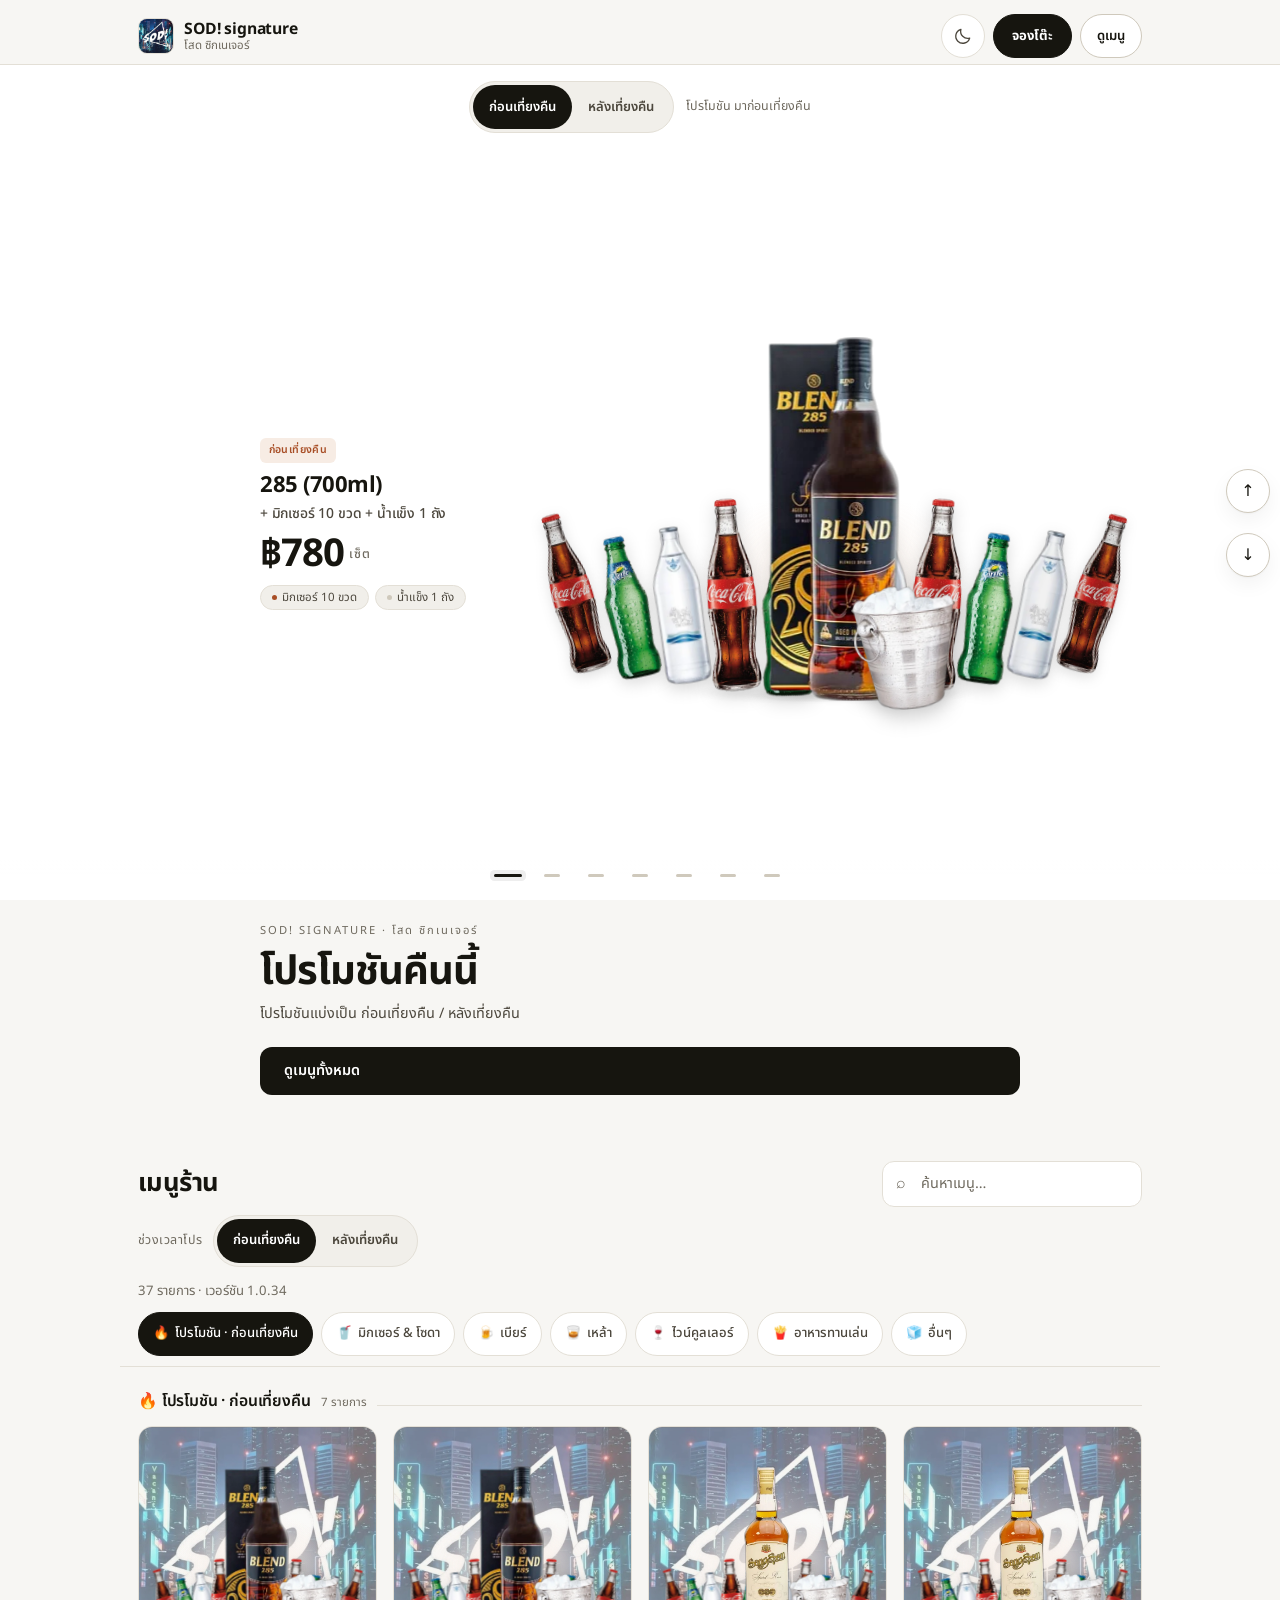
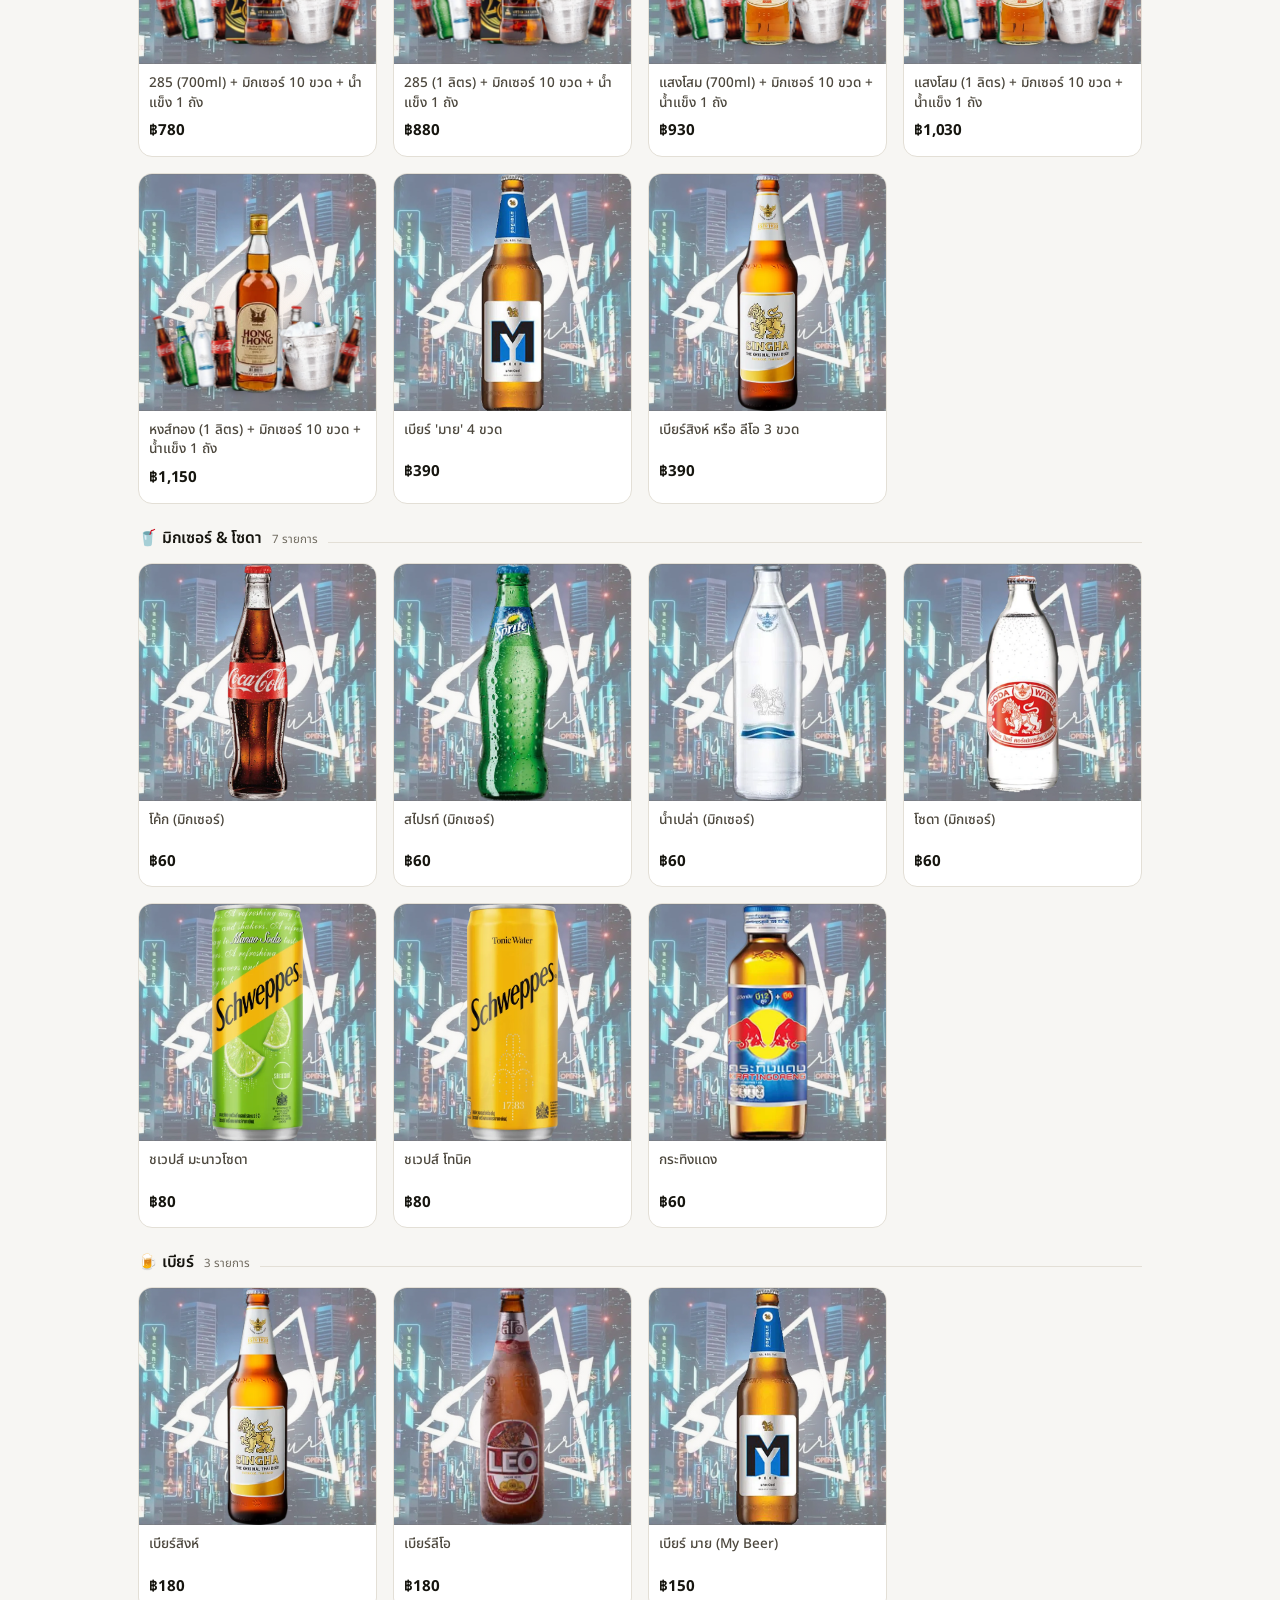
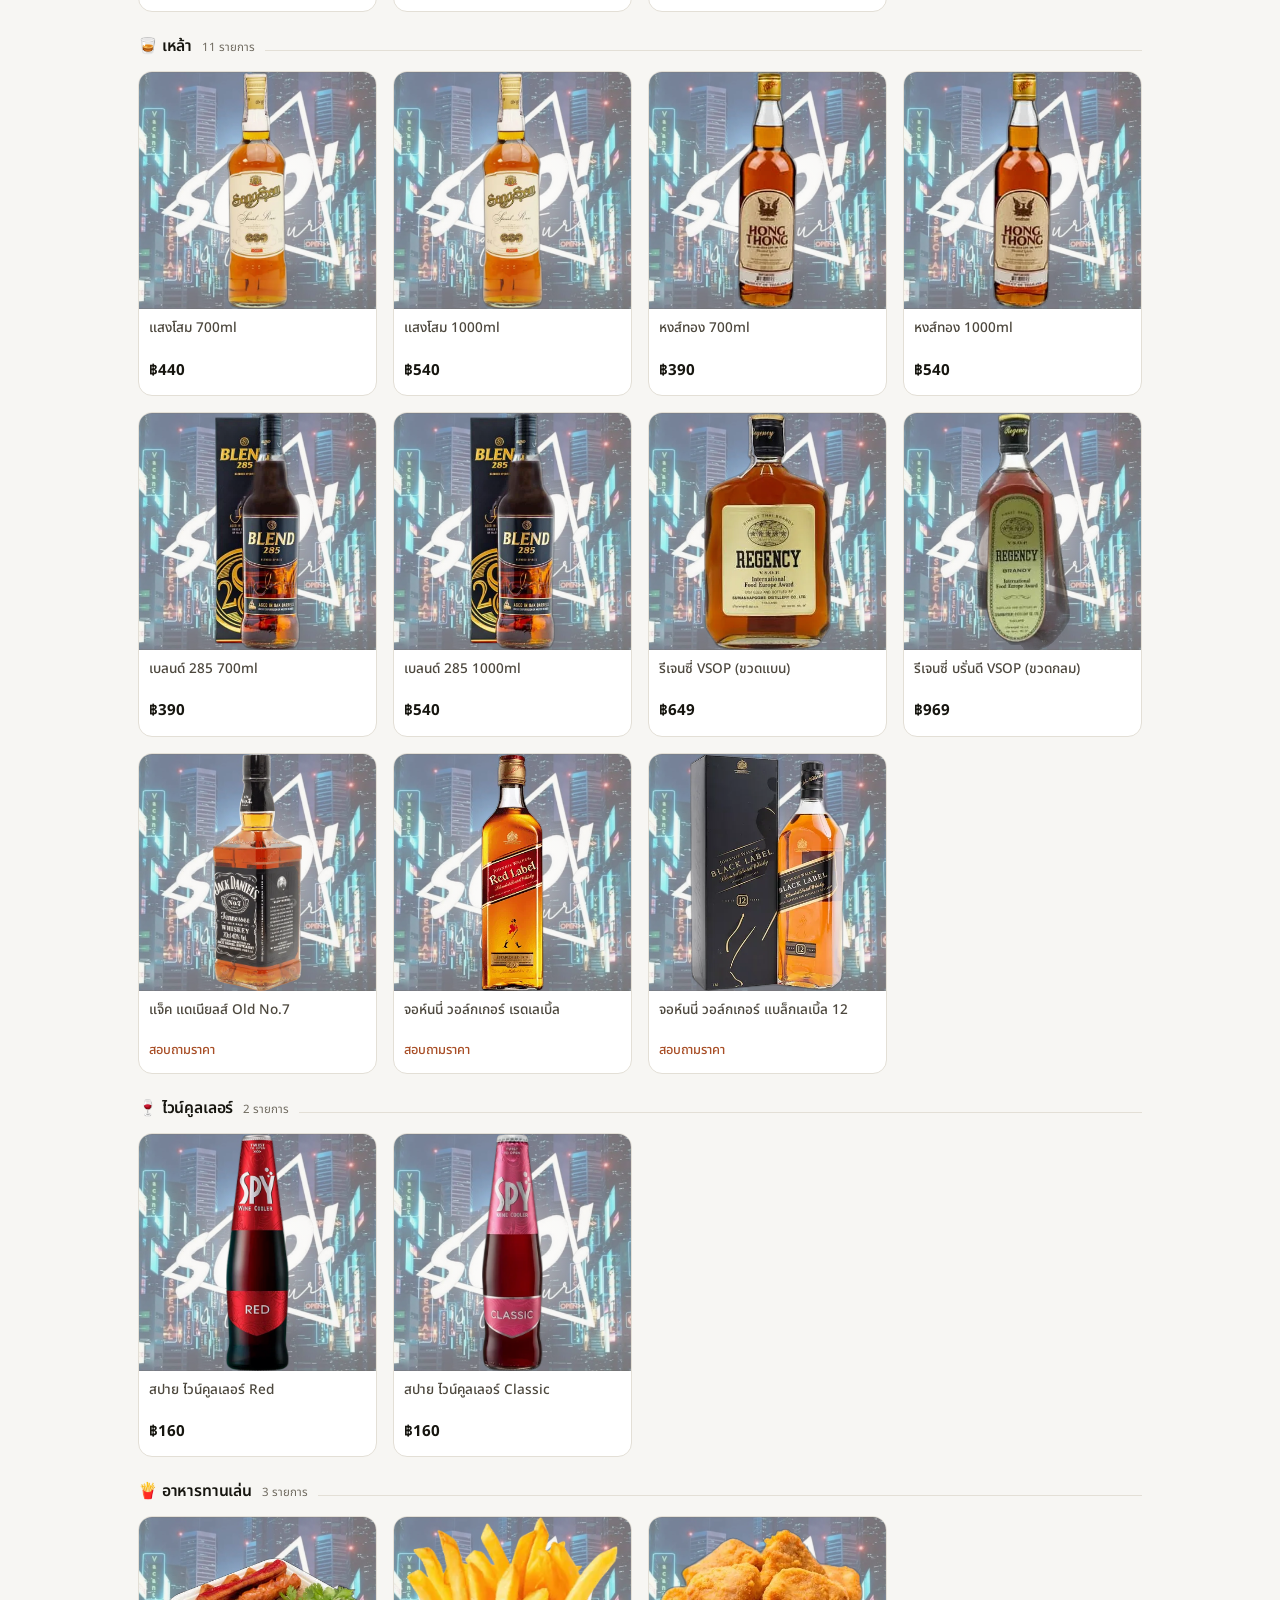
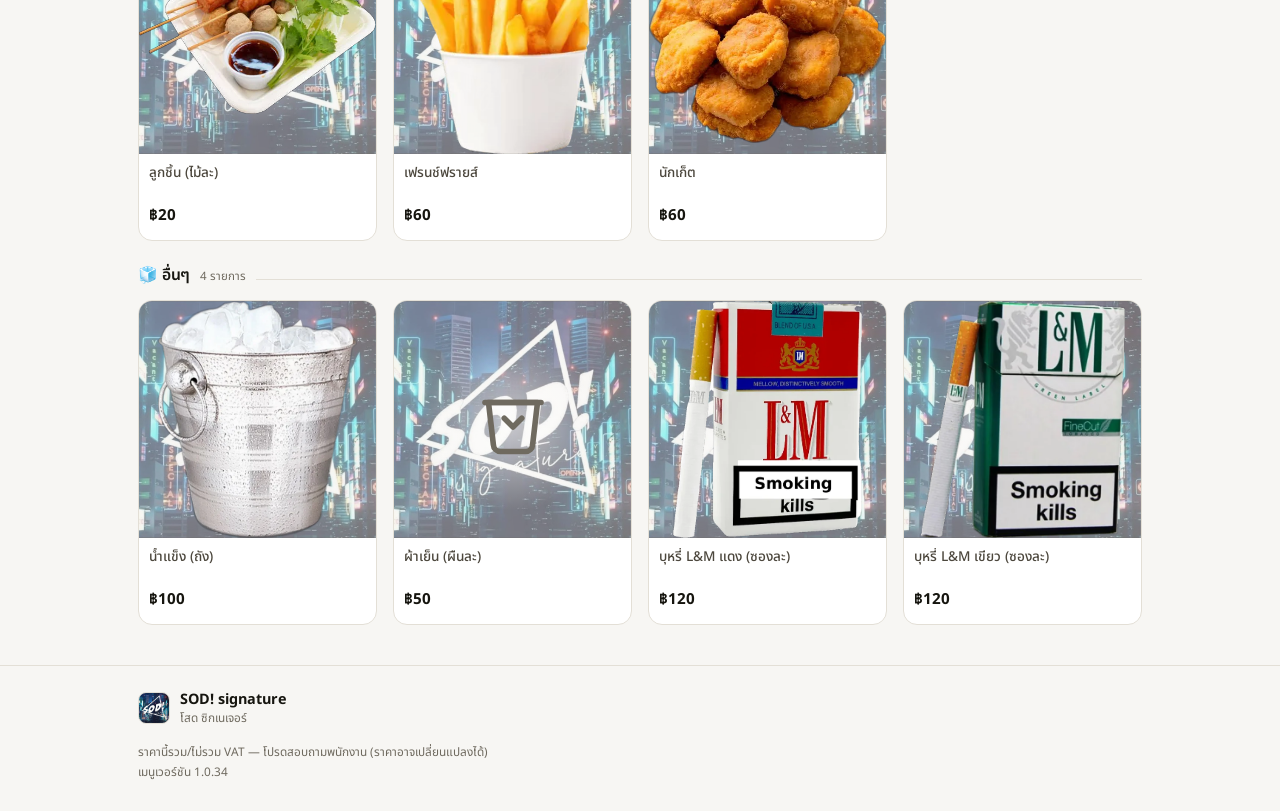
==== index.html @ d7cf62fa "Add a payment page with slip upload and a 200 baht table fee Guests on weekend and event nights had " ====
<!doctype html>
<html lang="th">
<head>
  <meta charset="utf-8" />
  <meta name="viewport" content="width=device-width, initial-scale=1, viewport-fit=cover" />
  <title>SOD! signature — โสด ซิกเนเจอร์ | เมนู & โปรโมชัน</title>
  <meta name="description" content="เมนูเครื่องดื่ม อาหารทานเล่น และโปรโมชันก่อนเที่ยงคืน/หลังเที่ยงคืน ของร้าน SOD! signature (โสด ซิกเนเจอร์)" />
  <meta name="theme-color" content="#f7f6f3" />
  <meta name="color-scheme" content="light" />
  <!-- only used by art3d.js, which loads three on demand -->
  <script type="importmap">
    {
      "imports": {
        "three": "https://cdn.jsdelivr.net/npm/three@0.170.0/build/three.module.min.js",
        "three/addons/": "https://cdn.jsdelivr.net/npm/three@0.170.0/examples/jsm/"
      }
    }
  </script>
  <link rel="icon" type="image/png" href="./images/favicon.png" />
  <link rel="apple-touch-icon" href="./images/favicon.png" />
  <link rel="preconnect" href="https://fonts.googleapis.com" />
  <link rel="preconnect" href="https://fonts.gstatic.com" crossorigin />
  <link rel="preload" as="style" href="https://fonts.googleapis.com/css2?family=Noto+Sans+Thai:wght@400;600;700;900&display=swap" />
  <link rel="stylesheet" href="https://fonts.googleapis.com/css2?family=Noto+Sans+Thai:wght@400;600;700;900&display=swap" media="print" onload="this.media='all'" />
  <script>
    /* apply the saved theme before first paint to avoid a flash */
    try {
      if (localStorage.getItem('sod-theme') === 'dark') document.documentElement.dataset.theme = 'dark';
    } catch (e) {}
  </script>
  <noscript><link rel="stylesheet" href="https://fonts.googleapis.com/css2?family=Noto+Sans+Thai:wght@400;600;700;900&display=swap" /></noscript>
  <!-- bump the ?v= stamp whenever style.css or app.js changes: GitHub Pages
       caches both for 10 minutes, so a returning visitor would keep the old design -->
  <link rel="stylesheet" href="./style.css?v=1.1.34" />
</head>
<body>
  <!-- ── Intro animation (skippable) ───────────────────────────── -->
  <div class="intro" id="intro" role="presentation">
    <div class="intro__stage">
      <img class="intro__logo" src="./images/logo.jpg" alt="" width="140" height="140" />
      <p class="intro__name">SOD! <span>signature</span></p>
      <p class="intro__line">โสด ซิกเนเจอร์ · เมนู &amp; โปรโมชัน</p>
    </div>
    <button class="intro__skip" id="introSkip" type="button">ข้าม ›</button>
  </div>

  <a class="skip-link" href="#menu">ข้ามไปที่เมนู</a>

  <header class="site-header">
    <div class="wrap site-header__inner">
      <div class="brand">
        <img class="brand__logo" id="brandLogo" src="./images/logo.jpg" alt="" width="44" height="44" />
        <span class="brand__text">
          <strong class="brand__name">SOD! signature</strong>
          <span class="brand__sub" id="brandSub">โสด ซิกเนเจอร์</span>
        </span>
      </div>
      <div class="site-header__actions">
        <button class="theme-toggle" id="themeToggle" type="button" aria-pressed="false" aria-label="สลับเป็นโหมดมืด">
          <svg class="theme-toggle__icon theme-toggle__icon--moon" viewBox="0 0 24 24" fill="none" stroke="currentColor" stroke-width="1.6" stroke-linecap="round" stroke-linejoin="round" aria-hidden="true" focusable="false">
            <path d="M20 14.5A8.5 8.5 0 0 1 9.5 4a8.5 8.5 0 1 0 10.5 10.5Z" />
          </svg>
          <svg class="theme-toggle__icon theme-toggle__icon--sun" viewBox="0 0 24 24" fill="none" stroke="currentColor" stroke-width="1.6" stroke-linecap="round" stroke-linejoin="round" aria-hidden="true" focusable="false">
            <circle cx="12" cy="12" r="4" />
            <path d="M12 2.5v2M12 19.5v2M2.5 12h2M19.5 12h2M5.2 5.2l1.4 1.4M17.4 17.4l1.4 1.4M18.8 5.2l-1.4 1.4M6.6 17.4l-1.4 1.4" />
          </svg>
        </button>
        <button class="site-header__book" id="reserveOpen" type="button" hidden>จองโต๊ะ</button>
        <a class="site-header__cta" href="#menu">ดูเมนู</a>
      </div>
    </div>
  </header>

  <main>
    <!-- ── Hero: promo slider ──────────────────────────────────── -->
    <section class="hero" id="hero" aria-labelledby="promoTitle">
      <div class="wrap hero__inner">
        <div class="hero__intro">
          <p class="hero__kicker">SOD! signature · โสด ซิกเนเจอร์</p>
          <h1 class="hero__title" id="promoTitle">โปรโมชันคืนนี้</h1>
          <p class="hero__note" id="promoNote">เลือกช่วงเวลา แล้วเลือกเซ็ตที่ใช่</p>
        </div>

        <div class="promo">
          <div class="promo__bar">
            <div class="switch" role="group" aria-label="เลือกช่วงเวลาโปรโมชัน">
              <button class="switch__btn is-active" id="tabBefore" type="button" aria-pressed="true" aria-controls="promoSlider">ก่อนเที่ยงคืน</button>
              <button class="switch__btn" id="tabAfter" type="button" aria-pressed="false" aria-controls="promoSlider">หลังเที่ยงคืน</button>
            </div>
            <p class="promo__label" id="promoLabel" aria-live="polite"></p>
          </div>

          <div class="deck" id="promoSlider" role="group" aria-roledescription="สไลด์โปรโมชัน" aria-label="โปรโมชัน">
            <div class="deck__track" id="promoTrack" tabindex="0" role="group" aria-label="โปรโมชัน เลื่อนขึ้น–ลงได้ทีละหน้า"></div>
            <button class="deck__nav deck__nav--prev" id="promoPrev" type="button" aria-label="โปรโมชันก่อนหน้า">↑</button>
            <button class="deck__nav deck__nav--next" id="promoNext" type="button" aria-label="โปรโมชันถัดไป">↓</button>
            <div class="deck__rail" id="promoDots" role="group" aria-label="เลือกหน้าโปรโมชัน"></div>
          </div>
        </div>

        <a class="hero__cta" href="#menu">ดูเมนูทั้งหมด</a>
      </div>
    </section>

    <!-- ── Menu ────────────────────────────────────────────────── -->
    <section class="menu" id="menu" aria-labelledby="menuTitle">
      <div class="wrap">
        <div class="menu__head">
          <h2 class="menu__title" id="menuTitle">เมนูร้าน</h2>
          <div class="search">
            <span class="search__icon" aria-hidden="true">⌕</span>
            <input class="search__input" id="searchInput" type="search" placeholder="ค้นหาเมนู…" aria-label="ค้นหาเมนู" autocomplete="off" />
            <button class="search__clear" id="searchClear" type="button" aria-label="ล้างคำค้นหา" hidden>✕</button>
          </div>
        </div>

        <div class="menu__mode" role="group" aria-label="เลือกช่วงเวลาโปรโมชัน">
          <span class="menu__mode-label">ช่วงเวลาโปร</span>
          <div class="switch">
            <button class="switch__btn is-active" id="tabBeforeMenu" type="button" aria-pressed="true" aria-controls="cat-promo">ก่อนเที่ยงคืน</button>
            <button class="switch__btn" id="tabAfterMenu" type="button" aria-pressed="false" aria-controls="cat-promo">หลังเที่ยงคืน</button>
          </div>
        </div>

        <p class="menu__status" id="menuStatus" role="status"></p>
        <p class="menu__error" id="menuError" hidden></p>

        <nav class="tabs" id="catTabs" aria-label="หมวดหมู่เมนู"></nav>

        <div class="menu__body" id="menuBody"></div>
      </div>
    </section>
  </main>

  <footer class="site-footer">
    <div class="wrap">
      <div class="site-footer__brand">
        <img src="./images/favicon.png" alt="" width="40" height="40" loading="lazy" />
        <p>
          <strong>SOD! signature</strong>
          <span id="footerSub">โสด ซิกเนเจอร์</span>
        </p>
      </div>
      <p class="site-footer__fine">
        ราคานี้รวม/ไม่รวม VAT — โปรดสอบถามพนักงาน (ราคาอาจเปลี่ยนแปลงได้)<br />
        <span id="footerMeta"></span>
      </p>
    </div>
  </footer>

  <!-- ── Order bar: tap a tile to count it, tap its red badge to take one back ── -->
  <div class="order" id="orderBar" hidden>
    <div class="order__inner wrap">
      <p class="order__summary" aria-live="polite">
        <span class="order__count"><b id="orderCount">0</b> รายการ</span>
        <span class="order__total" id="orderTotal">฿0</span>
        <span class="order__note" id="orderNote" hidden></span>
      </p>
      <button class="order__open" id="orderOpen" type="button">ดูรายการ</button>
    </div>
  </div>

  <!-- ── Mixer chooser: a spirit set lets the guest pick its mixer ── -->
  <div class="sheet" id="mixerSheet" hidden>
    <div class="sheet__scrim" id="mixerScrim"></div>
    <section class="sheet__panel" role="dialog" aria-modal="true" aria-labelledby="mixerTitle">
      <header class="sheet__head">
        <h2 class="sheet__title" id="mixerTitle">เลือกมิกเซอร์</h2>
        <button class="sheet__close" id="mixerX" type="button" aria-label="ปิดการเลือกมิกเซอร์">✕</button>
      </header>
      <p class="mixer__set" id="mixerSetName"></p>
      <div class="mixer__grid" id="mixerGrid" role="group" aria-label="ชนิดมิกเซอร์"></div>
      <p class="mixer__progress" id="mixerProgress" aria-live="polite">เลือกแล้ว 0 / 10 ขวด</p>
      <button class="mixer__confirm" id="mixerConfirm" type="button" disabled>เหลือ 10 ขวด</button>
      <p class="mixer__hint">เซ็ตนี้มาพร้อมมิกเซอร์ 10 ขวด — ต้องเลือกให้ครบ 10 และผสมกันได้ตามต้องการ</p>
    </section>
  </div>

  <!-- ── Summary sheet: picked list, total and the bill split ── -->
  <div class="sheet" id="orderSheet" hidden>
    <div class="sheet__scrim" id="orderScrim"></div>
    <section class="sheet__panel" role="dialog" aria-modal="true" aria-labelledby="sheetTitle">
      <header class="sheet__head">
        <h2 class="sheet__title" id="sheetTitle">สรุปรายการ</h2>
        <button class="sheet__close" id="orderSheetX" type="button" aria-label="ปิดสรุปรายการ">✕</button>
      </header>

      <ul class="sheet__list" id="orderList"></ul>
      <p class="sheet__empty" id="orderEmpty">ยังไม่มีรายการ — แตะรูปสินค้าเพื่อเพิ่ม</p>

      <div class="sheet__sum">
        <span class="sheet__sum-label">รวมทั้งสิ้น</span>
        <strong class="sheet__sum-value" id="sheetTotal">฿0</strong>
      </div>
      <p class="sheet__note" id="sheetNote" hidden></p>

      <div class="sheet__split">
        <div class="sheet__split-head">
          <span class="sheet__split-label">หารกับเพื่อน</span>
          <div class="stepper" role="group" aria-label="จำนวนคนหาร">
            <button class="stepper__btn" id="splitMinus" type="button" aria-label="ลดจำนวนคน">−</button>
            <output class="stepper__value" id="splitPeople">2</output>
            <button class="stepper__btn" id="splitPlus" type="button" aria-label="เพิ่มจำนวนคน">+</button>
          </div>
        </div>
        <p class="sheet__each" id="splitEach">คนละ ฿0</p>
      </div>

      <button class="sheet__clear" id="orderClear" type="button">ล้างรายการ</button>
    </section>
  </div>

  <!-- ── Table reservation: hours and channels come from shop.reserve ── -->
  <div class="sheet" id="reserveSheet" hidden>
    <div class="sheet__scrim" id="reserveScrim"></div>
    <section class="sheet__panel" role="dialog" aria-modal="true" aria-labelledby="reserveTitle">
      <header class="sheet__head">
        <h2 class="sheet__title" id="reserveTitle">จองโต๊ะ</h2>
        <button class="sheet__close" id="reserveX" type="button" aria-label="ปิดการจองโต๊ะ">✕</button>
      </header>
      <p class="reserve__hint" id="reserveHint">กรอกข้อมูลให้ครบ แล้วรอร้านยืนยันอีกครั้ง</p>

      <!-- ── Floor plan: tap a table, then fill the form for that table ── -->
      <div class="plan" id="planBox" hidden>
        <div class="plan__head">
          <p class="plan__select" id="planPick" aria-live="polite">แตะโต๊ะบนผังเพื่อเลือก · เลือกได้หลายโต๊ะ</p>
          <button class="plan__change" id="planFit" type="button">ขยายผัง</button>
        </div>
        <div class="plan__stage">
          <div class="plan__scroll" id="planScroll">
            <div class="plan__canvas" id="planCanvas"></div>
          </div>
          <!-- the shop closed this day (cut-off time or a locked event): shown on the map itself -->
          <div class="plan__closed" id="planClosed" role="status" hidden>
            <p class="plan__closed-title" id="planClosedTitle">ปิดรับจองแล้ว</p>
            <p class="plan__closed-sub" id="planClosedSub">กรุณา walk-in หรือเลือกวันอื่น</p>
          </div>
        </div>
        <p class="plan__legend">
          <span class="plan__key is-free">ว่าง</span>
          <span class="plan__key is-busy">จองแล้ว</span>
          <span class="plan__key is-locked">ปิดโดยร้าน</span>
          <span class="plan__key is-picked">ที่เลือก</span>
          <span class="plan__hint">แตะได้หลายโต๊ะ · เลื่อนผังในกรอบได้</span>
        </p>
        <!-- ค่าบริการจองของวันนั้น (ศุกร์/เสาร์/อีเว้น) -->
        <p class="plan__fee" id="planFee" hidden></p>
        <p class="plan__status" id="planStatus" role="status"></p>
      </div>

      <button class="reserve__last" id="reserveLast" type="button" hidden></button>

      <form class="reserve__form" id="reserveForm" novalidate>
        <div class="field">
          <label class="field__label" for="rsvName">ชื่อผู้จอง</label>
          <input class="field__input" id="rsvName" name="name" type="text" maxlength="60" autocomplete="name" placeholder="ชื่อที่ให้พนักงานเรียก" required />
        </div>
        <div class="field">
          <label class="field__label" for="rsvPhone">เบอร์โทร</label>
          <input class="field__input" id="rsvPhone" name="phone" type="tel" inputmode="tel" maxlength="15" autocomplete="tel" placeholder="08x xxx xxxx" required />
        </div>
        <div class="field__row">
          <div class="field">
            <label class="field__label" for="rsvDate">วันที่</label>
            <input class="field__input" id="rsvDate" name="date" type="date" required />
          </div>
          <div class="field">
            <label class="field__label" for="rsvTime">เวลา</label>
            <input class="field__input" id="rsvTime" name="time" type="time" step="900" required />
          </div>
        </div>
        <div class="field">
          <label class="field__label" for="rsvParty">จำนวนคน</label>
          <select class="field__input" id="rsvParty" name="party"></select>
        </div>
        <div class="field">
          <label class="field__label" for="rsvNote">หมายเหตุ (ไม่บังคับ)</label>
          <textarea class="field__input field__input--area" id="rsvNote" name="note" rows="2" maxlength="200" placeholder="เช่น ขอโต๊ะริมหน้าต่าง / มาสายเล็กน้อย"></textarea>
        </div>
        <p class="reserve__error" id="reserveErr" role="alert" hidden></p>
        <button class="reserve__submit" id="reserveSubmit" type="submit">ยืนยันการจอง</button>
      </form>

      <div class="reserve__done" id="reserveDone" hidden>
        <p class="reserve__done-title">ได้รับคำขอจองแล้ว</p>
        <p class="reserve__code" id="reserveCode">SOD-0000</p>
        <dl class="reserve__summary" id="reserveSummary"></dl>
        <div class="reserve__pay" id="reservePay" hidden>
          <p class="reserve__pay-title">ชำระค่าบริการการจอง</p>
          <p class="reserve__pay-amount" id="reservePayAmount">฿0</p>
          <p class="reserve__pay-how" id="reservePayHow"></p>
          <a class="reserve__pay-go" id="reservePayLink" href="./pay.html">ไปหน้าชำระเงิน / แนบสลิป →</a>
          <button class="reserve__action" id="reservePayCopy" type="button">คัดลอกข้อมูลชำระเงิน</button>
        </div>
        <p class="reserve__status" id="reserveStatus" role="status"></p>
        <p class="reserve__auto" id="reserveAuto" role="status" hidden></p>
        <div class="reserve__actions">
          <a class="reserve__action reserve__action--primary" id="reserveShare" href="https://line.me/R/share" target="_blank" rel="noopener">ส่งให้ร้านทาง LINE</a>
          <a class="reserve__action" id="reserveCall" href="tel:" hidden>โทรหาร้าน</a>
          <button class="reserve__action" id="reserveCopy" type="button">คัดลอกข้อความ</button>
          <button class="reserve__action" id="reserveAgain" type="button">จองอีกครั้ง</button>
        </div>
      </div>
    </section>
  </div>

  <button class="to-top" id="toTop" type="button" aria-label="กลับขึ้นด้านบน" hidden>↑</button>
  <p class="toast" id="toast" role="status" aria-live="polite" hidden></p>

  <script src="./app.js?v=1.1.34" defer></script>
</body>
</html>
---- style.css ----
/* SOD! signature — menu site
   Minimal light theme: paper background, hairline rules, ink type, one accent.
   Mobile-first (360px) → tablet 768px → desktop 1024px+ */

:root {
  --bg: #f7f6f3;
  --surface: #ffffff;
  --surface-soft: #f1efea;
  --ink: #16150f;
  --muted: #6f6a5f;
  --muted-strong: #4c473d;
  --line: #e3dfd6;
  --line-strong: #cfc9bc;
  --accent: #a84e26;
  --accent-soft: #f7ece4;
  --accent-line: #e8d3c4;
  --on-ink: #ffffff;
  --tabs-bg: rgba(247, 246, 243, 0.94);
  --focus-ring: rgba(168, 78, 38, 0.12);
  --ground: rgba(22, 21, 15, 0.22);
  /* strength of the shop mark sitting behind each list tile */
  --card-mark-opacity: 0.55;
  /* the picked-count badge: red in both themes, white number */
  --red: #d0221a;
  --on-red: #ffffff;
  color-scheme: light;
  --radius: 14px;
  --radius-sm: 10px;
  --shadow-soft: 0 1px 2px rgba(22, 21, 15, 0.04), 0 8px 20px rgba(22, 21, 15, 0.05);
  --safe-t: env(safe-area-inset-top, 0px);
  --safe-b: env(safe-area-inset-bottom, 0px);
  --safe-l: env(safe-area-inset-left, 0px);
  --safe-r: env(safe-area-inset-right, 0px);
  --wrap: 1040px;
  --pad-l: max(18px, calc(var(--safe-l) + 10px));
  --pad-r: max(18px, calc(var(--safe-r) + 10px));
  --font: "Noto Sans Thai", "Prompt", "Sarabun", system-ui, -apple-system,
    "Segoe UI", "Helvetica Neue", sans-serif;
}

/* Optional dark minimal theme — same layout, ink inverted, no neon. */
:root[data-theme="dark"] {
  color-scheme: dark;
  --bg: #131211;
  --surface: #1b1917;
  --surface-soft: #242120;
  --ink: #f5f2eb;
  --muted: #a49c8e;
  --muted-strong: #d3cbbc;
  --line: #2f2b27;
  --line-strong: #48423a;
  --accent: #e09a72;
  --accent-soft: #2a211b;
  --accent-line: #4b3629;
  --on-ink: #131211;
  --tabs-bg: rgba(19, 18, 17, 0.94);
  --focus-ring: rgba(224, 154, 114, 0.26);
  --ground: rgba(0, 0, 0, 0.6);
  --card-mark-opacity: 0.68;
  --red: #e0342a;
  --on-red: #ffffff;
  --shadow-soft: 0 1px 2px rgba(0, 0, 0, 0.45), 0 10px 26px rgba(0, 0, 0, 0.32);
}

*,
*::before,
*::after {
  box-sizing: border-box;
}

html {
  -webkit-text-size-adjust: 100%;
  scroll-behavior: smooth;
  background: var(--bg);
}

body {
  margin: 0;
  min-height: 100%;
  background: var(--bg);
  color: var(--ink);
  font-family: var(--font);
  font-size: 16px;
  line-height: 1.6;
  overflow-x: hidden;
  -webkit-tap-highlight-color: transparent;
  -webkit-font-smoothing: antialiased;
}

img {
  max-width: 100%;
  display: block;
}

button {
  font: inherit;
  color: inherit;
  border: 0;
  background: none;
  cursor: pointer;
}

a {
  color: inherit;
  text-decoration: none;
}

/* our components set display, which would beat the UA [hidden] rule */
[hidden] {
  display: none !important;
}

:focus-visible {
  outline: 2px solid var(--accent);
  outline-offset: 3px;
  border-radius: 6px;
}

.wrap {
  width: 100%;
  max-width: var(--wrap);
  margin-inline: auto;
  padding-inline: var(--pad-l) var(--pad-r);
}

.skip-link {
  position: absolute;
  left: 12px;
  top: -60px;
  z-index: 60;
  padding: 10px 16px;
  border-radius: 0 0 10px 10px;
  background: var(--ink);
  color: var(--on-ink);
  font-size: 0.85rem;
  font-weight: 600;
  transition: top 0.2s ease;
}
.skip-link:focus-visible {
  top: 0;
}

/* ── Intro ─────────────────────────────────────────────────── */
.intro {
  position: fixed;
  inset: 0;
  z-index: 90;
  display: grid;
  place-items: center;
  background: var(--bg);
  transition: opacity 0.45s ease, visibility 0.45s ease;
}

.intro.is-done {
  opacity: 0;
  visibility: hidden;
  pointer-events: none;
}

.intro__stage {
  text-align: center;
  padding: 24px;
}

.intro__logo {
  width: clamp(84px, 22vw, 112px);
  height: auto;
  margin: 0 auto 20px;
  border-radius: 22px;
  border: 1px solid var(--line);
  box-shadow: var(--shadow-soft);
  animation: introFade 0.5s ease both;
}

.intro__name {
  margin: 0;
  font-size: clamp(1.5rem, 6.4vw, 2rem);
  font-weight: 700;
  letter-spacing: -0.015em;
  animation: introFade 0.5s 0.08s ease both;
}

.intro__name span {
  display: block;
  margin-top: 2px;
  font-size: 0.44em;
  font-weight: 400;
  letter-spacing: 0.32em;
  text-transform: uppercase;
  color: var(--muted);
}

.intro__line {
  margin: 14px 0 0;
  font-size: 0.82rem;
  color: var(--muted);
  animation: introFade 0.5s 0.16s ease both;
}

.intro__skip {
  position: absolute;
  top: calc(14px + var(--safe-t));
  right: 14px;
  min-height: 44px;
  padding: 0 16px;
  border-radius: 999px;
  border: 1px solid var(--line-strong);
  color: var(--muted-strong);
  font-size: 0.82rem;
  background: var(--surface);
}

@keyframes introFade {
  from { opacity: 0; transform: translateY(6px); }
  to { opacity: 1; transform: none; }
}

/* ── Header ────────────────────────────────────────────────── */
.site-header {
  position: relative;
  z-index: 20;
  padding-top: calc(8px + var(--safe-t));
  background: var(--bg);
  border-bottom: 1px solid var(--line);
}

.site-header__inner {
  display: flex;
  align-items: center;
  justify-content: space-between;
  gap: 12px;
  min-height: 56px;
}

.brand {
  display: flex;
  align-items: center;
  gap: 10px;
  min-width: 0;
}

.brand__logo {
  width: 36px;
  height: 36px;
  border-radius: 9px;
  object-fit: cover;
  border: 1px solid var(--line);
}

.brand__text {
  display: flex;
  flex-direction: column;
  line-height: 1.2;
  min-width: 0;
}

.brand__name {
  font-size: 0.98rem;
  font-weight: 700;
  letter-spacing: -0.01em;
  white-space: nowrap;
  overflow: hidden;
  text-overflow: ellipsis;
}

.brand__sub {
  font-size: 0.72rem;
  color: var(--muted);
}

.site-header__actions {
  display: flex;
  align-items: center;
  gap: 8px;
}

.theme-toggle {
  width: 44px;
  height: 44px;
  display: grid;
  place-items: center;
  border-radius: 999px;
  border: 1px solid var(--line);
  background: var(--surface);
  color: var(--muted-strong);
  transition: color 0.2s ease, border-color 0.2s ease;
}

.theme-toggle:hover {
  color: var(--ink);
  border-color: var(--line-strong);
}

.theme-toggle__icon {
  width: 20px;
  height: 20px;
}

.theme-toggle__icon--sun {
  display: none;
}

:root[data-theme="dark"] .theme-toggle__icon--moon {
  display: none;
}

:root[data-theme="dark"] .theme-toggle__icon--sun {
  display: block;
}

.site-header__cta {
  flex: 0 0 auto;
  display: inline-flex;
  align-items: center;
  min-height: 44px;
  padding: 0 16px;
  border-radius: 999px;
  border: 1px solid var(--line-strong);
  font-size: 0.82rem;
  font-weight: 600;
  color: var(--ink);
  background: var(--surface);
}

/* ── Hero ──────────────────────────────────────────────────── */
.hero {
  padding-top: 0;
  padding-bottom: 30px;
}

.hero__inner {
  display: flex;
  flex-direction: column;
  gap: 18px;
}

/* landing screen: the promo deck comes first and fills the fold,
   the heading and the menu link wait below it */
.hero__inner > .promo {
  order: -1;
}
.hero__intro {
  order: 1;
}
.hero__cta {
  order: 2;
}

/* grid children default to min-width:auto (min-content) */
.hero__inner > *,
.promo,
.deck,
.deck__track,
.set,
.slide,
.card {
  min-width: 0;
}

.hero__kicker {
  margin: 0;
  font-size: 0.7rem;
  letter-spacing: 0.18em;
  text-transform: uppercase;
  color: var(--muted);
}

.hero__title {
  margin: 8px 0 6px;
  font-size: clamp(1.75rem, 7.4vw, 2.5rem);
  font-weight: 700;
  letter-spacing: -0.025em;
  line-height: 1.2;
}

.hero__note {
  margin: 0;
  color: var(--muted-strong);
  font-size: 0.9rem;
}

/* ── Promo slider ──────────────────────────────────────────── */
.promo {
  margin-inline: calc(-1 * var(--pad-l)) calc(-1 * var(--pad-r));
  padding: 14px var(--pad-l) 6px;
  background: var(--surface);
  border-top: 1px solid var(--line);
  border-bottom: 1px solid var(--line);
}

.promo__bar {
  display: flex;
  flex-wrap: wrap;
  align-items: center;
  gap: 8px 12px;
  padding-bottom: 12px;
}

.switch {
  display: inline-flex;
  padding: 3px;
  border-radius: 999px;
  background: var(--surface-soft);
  border: 1px solid var(--line);
}

.switch__btn {
  min-height: 44px;
  padding: 0 16px;
  border-radius: 999px;
  font-size: 0.82rem;
  font-weight: 600;
  color: var(--muted-strong);
  white-space: nowrap;
  transition: background 0.2s ease, color 0.2s ease;
}

.switch__btn.is-active {
  background: var(--ink);
  color: var(--on-ink);
}

.promo__label {
  margin: 0;
  font-size: 0.78rem;
  color: var(--muted);
}

/* ── Promo deck: one promotion per page, scrolls up/down ────── */
/* full-screen deck: one promotion fills the viewport, snapping page by page */
.deck {
  position: relative;
  /* 100vw counts the scrollbar, so pull it back out to land on the viewport edges */
  margin-inline: calc(50% - 50vw + var(--sbw, 0px) / 2);
  height: 100svh;
  height: 100dvh;
  /* measured on load so the deck ends exactly at the fold */
  height: var(--deck-h, 100dvh);
  background: var(--surface);
  border: 0;
  border-radius: 0;
  overflow: hidden;
}

.deck__track {
  height: 100%;
  overflow-y: auto;
  scroll-snap-type: y mandatory;
  scroll-behavior: smooth;
  scrollbar-width: none;
}
.deck__track::-webkit-scrollbar {
  display: none;
}

.deck__nav {
  position: absolute;
  right: 10px;
  z-index: 5;
  width: 44px;
  height: 44px;
  display: grid;
  place-items: center;
  border-radius: 999px;
  border: 1px solid var(--line-strong);
  background: var(--surface);
  color: var(--ink);
  font-size: 1rem;
  line-height: 1;
  box-shadow: var(--shadow-soft);
}
/* both arrows sit in the text column's right gutter, never on the product */
.deck__nav--prev {
  top: calc(50% - 54px);
}
.deck__nav--next {
  top: calc(50% + 10px);
}

.deck__rail {
  position: absolute;
  left: 0;
  right: 0;
  bottom: calc(10px + var(--safe-b));
  z-index: 6;
  display: flex;
  justify-content: center;
  gap: 0;
  padding: 0 6px;
  pointer-events: none;
  background: linear-gradient(to top, var(--surface) 46%, transparent);
}
.deck__rail .slider__dot {
  pointer-events: auto;
}

/* the promo period switch also lives in the menu, next to the list it changes */
.menu__mode {
  display: flex;
  flex-wrap: wrap;
  align-items: center;
  gap: 10px;
  margin: 2px 0 14px;
}

.menu__mode-label {
  font-size: 0.78rem;
  letter-spacing: 0.04em;
  color: var(--muted);
}

/* page */
.slide {
  position: relative;
  height: 100%;
  min-height: 100%;
  scroll-snap-align: start;
  scroll-snap-stop: always;
  display: grid;
  grid-template-rows: auto 1fr;
  gap: 6px;
  padding: 26px var(--pad-l) 60px;
  background: var(--surface);
}

/* on a full screen there is room to let the set grow with the viewport */
@media (min-height: 620px) {
  .slide__stage {
    width: clamp(132px, 40vw, 180px);
    height: clamp(256px, 34svh, 350px);
  }
  .slide__art {
    width: clamp(132px, 40vw, 180px);
    height: clamp(250px, 33svh, 344px);
  }
  .set__cluster {
    --cluster-h: clamp(266px, 37svh, 380px);
  }
  .set__mixer {
    --mixw: clamp(40px, 10.5vw, 52px);
  }
  .set__ice {
    --icew: clamp(72px, 19vw, 96px);
  }
}

.slide__text {
  position: relative;
  z-index: 2;
  padding-right: 56px;
}

.slide__tag {
  display: inline-block;
  padding: 4px 9px;
  border-radius: 6px;
  background: var(--accent-soft);
  color: var(--accent);
  font-size: 0.66rem;
  font-weight: 600;
  letter-spacing: 0.04em;
}

/* a promo name reads as two lines: the bottle up front, the extras beneath */
.slide__name {
  margin: 10px 0 0;
  display: flex;
  flex-direction: column;
  gap: 3px;
  font-size: clamp(0.96rem, 4.1vw, 1.1rem);
  font-weight: 600;
  line-height: 1.35;
  letter-spacing: -0.01em;
}

.slide__name-bottle {
  font-size: clamp(1.14rem, 5vw, 1.38rem);
  font-weight: 700;
  letter-spacing: -0.022em;
  line-height: 1.2;
}

.slide__name-rest {
  padding-top: 2px;
  font-size: clamp(0.78rem, 3.3vw, 0.87rem);
  font-weight: 500;
  line-height: 1.45;
  color: var(--muted-strong);
}

.slide__price {
  margin: 10px 0 0;
  font-size: clamp(1.75rem, 8.4vw, 2.4rem);
  font-weight: 700;
  line-height: 1.05;
  letter-spacing: -0.03em;
  white-space: nowrap;
}

.slide__price small {
  margin-left: 6px;
  font-size: 0.32em;
  font-weight: 500;
  letter-spacing: 0.06em;
  color: var(--muted);
  vertical-align: middle;
}

/* the count-up lands with one soft pop instead of arriving flat */
.slide__price-num {
  display: inline-block;
  font-variant-numeric: tabular-nums;
}
.slide.is-active .slide__price-num {
  animation: pricePop 0.55s 0.5s cubic-bezier(0.22, 1.35, 0.36, 1) backwards;
}

@keyframes pricePop {
  from {
    opacity: 0;
    transform: translateY(12px) scale(0.94);
  }
  to {
    opacity: 1;
    transform: none;
  }
}

.slide__chips {
  display: flex;
  flex-wrap: wrap;
  gap: 6px;
  margin: 10px 0 0;
  padding: 0;
  list-style: none;
}
.slide__chips li {
  display: inline-flex;
  align-items: center;
  gap: 5px;
  padding: 5px 11px;
  border-radius: 999px;
  border: 1px solid var(--line);
  background: var(--surface-soft);
  color: var(--muted-strong);
  font-size: 0.72rem;
  line-height: 1.2;
}
.slide__chips li::before {
  content: '';
  width: 5px;
  height: 5px;
  border-radius: 50%;
  background: var(--accent);
  flex: none;
}
.slide__chips li + li::before {
  background: var(--line-strong);
}

/* ── set composition (hero bottle + mixer fan + ice bucket) ── */
.set {
  position: relative;
  height: 100%;
  min-height: 0;
  display: grid;
  place-items: center;
  isolation: isolate;
}

/* one stage holds the whole composition, so it stays centred in the page */
.set__cluster {
  position: relative;
  width: 100%;
  height: var(--cluster-h, 252px);
  display: grid;
  place-items: end center;
  perspective: 900px;
  transform-style: preserve-3d;
  /* the set breathes up into the empty fold above it instead of hugging the
     bottom edge, which is what made the page look bottom-heavy */
  margin-block-end: 4vh;
}

/* warm light pooled behind the products */
.set__halo {
  position: absolute;
  z-index: 0;
  left: 2%;
  right: 2%;
  bottom: 10px;
  height: 82%;
  border-radius: 50%;
  background: radial-gradient(closest-side at 50% 64%, var(--accent-soft) 0%, transparent 76%);
  opacity: 0.9;
}

/* shadow that puts the whole set on the counter */
.set__floor {
  position: absolute;
  z-index: 1;
  left: 7%;
  right: 7%;
  bottom: 2px;
  height: 20px;
  border-radius: 50%;
  background: radial-gradient(ellipse at center, var(--ground) 0%, transparent 70%);
  opacity: 0.6;
  filter: blur(3px);
}

.set__bottle {
  position: relative;
  z-index: 4;
  transform-origin: bottom center;
}

.slide__stage {
  position: relative;
  display: grid;
  place-items: center;
  width: 118px;
  height: 232px;
  perspective: 700px;
}

.slide__ground {
  position: absolute;
  left: 4%;
  right: 4%;
  bottom: 2px;
  height: 14px;
  border-radius: 50%;
  background: radial-gradient(ellipse at center, var(--ground) 0%, transparent 72%);
  opacity: 0.5;
}

.slide__art {
  position: relative;
  width: 118px;
  height: 228px;
  object-fit: contain;
  transform-style: preserve-3d;
  will-change: transform;
}

/* three.js canvas (only mounted when the module loads) */
.art3d-canvas {
  position: absolute;
  inset: 0;
  z-index: 2;
  width: 100%;
  height: 100%;
  display: block;
  cursor: grab;
  touch-action: pan-y;
}

.art3d-canvas.is-dragging {
  cursor: grabbing;
}

.slide__stage.is-3d .slide__art {
  opacity: 0;
  animation: none;
}

.slide__stage .slide__icon {
  display: grid;
  place-items: center;
  width: 92px;
  height: 160px;
  border-radius: var(--radius-sm);
  background: var(--surface-soft);
  border: 1px solid var(--line);
  color: var(--muted);
  transform-style: preserve-3d;
  will-change: transform;
}

.slide__icon svg {
  width: 36px;
  height: 36px;
}

/* the ten mixers fanned behind the hero bottle.
   --x is a share of the stage width, --r degrees, --s scale, --y lift */
.set__fan {
  position: absolute;
  z-index: 2;
  /* the fan gets its own, wider box so ten bottles can spread past the
     narrow stage while staying centred on the hero bottle */
  top: 0;
  bottom: 0;
  left: 50%;
  width: min(88vw, 600px);
  transform: translateX(-50%);
  margin: 0;
  padding: 0;
  list-style: none;
  pointer-events: none;
}

.set__mixer {
  position: absolute;
  left: calc(50% + var(--x, 0%));
  bottom: var(--y, 4px);
  width: var(--mixw, 52px);
  margin: 0;
  transform-origin: 50% 100%;
  transform: translateX(-50%) rotate(var(--r, 0deg)) scale(var(--s, 1));
  filter: drop-shadow(0 6px 9px rgb(0 0 0 / 0.16));
  will-change: transform;
}

.set__mixer img {
  display: block;
  width: 100%;
  height: auto;
  transform-origin: 50% 100%;
}

/* depth: the outermost bottles lose a little light, so the fan reads as an arc
   instead of a flat row of cut-outs */
.set__fan li:nth-child(1),
.set__fan li:nth-child(10) {
  filter: drop-shadow(0 5px 8px rgb(0 0 0 / 0.13)) brightness(0.9);
}
.set__fan li:nth-child(2),
.set__fan li:nth-child(9) {
  filter: drop-shadow(0 6px 9px rgb(0 0 0 / 0.14)) brightness(0.95);
}

/* ice bucket in front, right of the bottle */
.set__ice {
  position: absolute;
  z-index: 5;
  right: 15%;
  bottom: -4px;
  width: var(--icew, 78px);
  height: auto;
  transform: rotate(-5deg);
  transform-origin: 50% 100%;
  filter: drop-shadow(0 8px 10px rgb(0 0 0 / 0.2));
  will-change: transform;
}

/* light sweep gives the flat cut-outs a photographic sheen */
.set__shine {
  position: absolute;
  z-index: 7;
  inset: 8% 0 12%;
  pointer-events: none;
  opacity: 0;
  background: linear-gradient(102deg, transparent 36%, rgb(255 255 255 / 0.6) 48%, transparent 60%);
  mix-blend-mode: soft-light;
}

/* tiny glints of condensation */
.set__sparks {
  position: absolute;
  inset: 0;
  z-index: 6;
  margin: 0;
  padding: 0;
  list-style: none;
  pointer-events: none;
}
.set__sparks li {
  position: absolute;
  width: 5px;
  height: 5px;
  border-radius: 50%;
  opacity: 0;
  background: radial-gradient(circle, rgb(255 255 255 / 0.95), rgb(255 255 255 / 0));
}
.set__sparks li:nth-child(1) {
  left: 24%;
  top: 40%;
}
.set__sparks li:nth-child(2) {
  left: 46%;
  top: 28%;
  width: 4px;
  height: 4px;
  animation-delay: 1.6s;
}
.set__sparks li:nth-child(3) {
  left: 66%;
  top: 50%;
  width: 6px;
  height: 6px;
  animation-delay: 3.1s;
}
.set__sparks li:nth-child(4) {
  left: 84%;
  top: 34%;
  width: 4px;
  height: 4px;
  animation-delay: 4.4s;
}

/* entrance + idle motion */
.slide.is-active .set__halo {
  animation: glowPulse 6.5s ease-in-out infinite;
}
.slide.is-active .set__floor {
  animation: groundSway 7.5s 1s ease-in-out infinite;
}
.slide.is-active .set__mixer {
  animation: fanIn 0.62s calc(140ms + var(--i) * 65ms) cubic-bezier(0.22, 1, 0.36, 1) both;
}
.slide.is-active .set__mixer img {
  animation: bobSoft 4.6s calc(var(--i) * 0.35s) ease-in-out infinite;
}
.slide.is-active .set__bottle {
  animation: bottleSway 6.4s 0.5s ease-in-out infinite;
}
.slide.is-active .set__ice {
  animation: iceIn 0.6s 460ms cubic-bezier(0.22, 1, 0.36, 1) both,
    iceSway 5.6s 1.1s ease-in-out infinite;
}
.slide.is-active .set__shine {
  animation: shineSweep 6.8s 1.2s ease-in-out infinite;
}
.slide.is-active .set__sparks li {
  animation: sparkle 5.2s ease-in-out infinite;
}

.slide:not(.is-active) .set__halo,
.slide:not(.is-active) .set__floor,
.slide:not(.is-active) .set__mixer,
.slide:not(.is-active) .set__mixer img,
.slide:not(.is-active) .set__bottle,
.slide:not(.is-active) .set__ice,
.slide:not(.is-active) .set__shine,
.slide:not(.is-active) .set__sparks li,
.slide:not(.is-active) .slide__art,
.slide:not(.is-active) .slide__stage .slide__icon,
.slide:not(.is-active) .slide__ground {
  animation-play-state: paused;
}

/* text entrance */
.slide__tag,
.slide__name,
.slide__price,
.slide__chips {
  opacity: 0;
}
.slide.is-active .slide__tag {
  animation: enterUp 0.5s 0.06s cubic-bezier(0.16, 1, 0.3, 1) both;
}
.slide.is-active .slide__name {
  animation: enterUp 0.58s 0.12s cubic-bezier(0.16, 1, 0.3, 1) both;
}
.slide.is-active .slide__price {
  animation: enterUp 0.62s 0.2s cubic-bezier(0.16, 1, 0.3, 1) both;
}
.slide.is-active .slide__chips {
  animation: enterUp 0.56s 0.3s cubic-bezier(0.16, 1, 0.3, 1) both;
}
.slide.is-active .slide__stage {
  animation: enterFade 0.62s 0.06s cubic-bezier(0.16, 1, 0.3, 1) both;
}
.slide.is-active .slide__art,
.slide.is-active .slide__stage .slide__icon {
  animation: artSway 7.5s 1s ease-in-out infinite;
}
.slide.is-active .slide__ground {
  animation: groundSway 7.5s 1s ease-in-out infinite;
}

@keyframes artSway {
  0%, 100% { transform: rotateY(-10deg) rotateX(4deg) translate3d(0, 0, 0); }
  50% { transform: rotateY(8deg) rotateX(-3deg) translate3d(0, -4px, 10px); }
}

@keyframes groundSway {
  0%, 100% { transform: scaleX(0.9); opacity: 0.5; }
  50% { transform: scaleX(1.08); opacity: 0.32; }
}

/* reveal-on-scroll: text rises out of focus, the set settles in from below */
@keyframes enterUp {
  from { opacity: 0; transform: translateY(28px); filter: blur(6px); }
  to { opacity: 1; transform: none; filter: blur(0); }
}

@keyframes enterFade {
  from { opacity: 0; transform: scale(0.9) translateY(22px); }
  to { opacity: 1; transform: none; }
}

@keyframes riseIn {
  from { opacity: 0; transform: translateY(14px) scale(0.94); }
  to { opacity: 1; transform: none; }
}

@keyframes bobSoft {
  0%, 100% { transform: translateY(0) rotate(0deg); }
  50% { transform: translateY(-4px) rotate(0.5deg); }
}

@keyframes glowPulse {
  0%, 100% { opacity: 0.55; transform: scale(0.96); }
  50% { opacity: 0.95; transform: scale(1.04); }
}

/* the fan settles into place: rotate in from a touch further out */
@keyframes fanIn {
  from {
    opacity: 0;
    transform: translateX(-50%) rotate(calc(var(--r) * 2.2)) translateY(26px)
      scale(calc(var(--s) * 0.9));
  }
  to {
    opacity: 1;
    transform: translateX(-50%) rotate(var(--r)) translateY(0) scale(var(--s));
  }
}

@keyframes bottleSway {
  0%, 100% { transform: translateY(0) rotate(-0.6deg); }
  50% { transform: translateY(-6px) rotate(0.7deg); }
}

@keyframes iceIn {
  from { opacity: 0; transform: rotate(-16deg) translateY(18px) scale(0.9); }
  to { opacity: 1; transform: rotate(-5deg) translateY(0) scale(1); }
}

@keyframes iceSway {
  0%, 100% { transform: rotate(-5deg) translateY(0); }
  50% { transform: rotate(-2.5deg) translateY(-4px); }
}

@keyframes shineSweep {
  0% { opacity: 0; transform: translateX(-95%); }
  14%, 40% { opacity: 0.7; }
  56%, 100% { opacity: 0; transform: translateX(95%); }
}

@keyframes sparkle {
  0%, 100% { opacity: 0; transform: scale(0.4); }
  40% { opacity: 0.9; transform: scale(1); }
  60% { opacity: 0; transform: scale(1.3); }
}

/* 44px hit area with a small visual dash inside */
.slider__dot {
  width: 44px;
  height: 30px;
  padding: 0;
  border-radius: 999px;
  display: grid;
  place-items: center;
}
.slider__dot::before {
  content: "";
  display: block;
  width: 16px;
  height: 3px;
  border-radius: 999px;
  background: var(--line-strong);
  transition: width 0.32s cubic-bezier(0.22, 1, 0.36, 1), background 0.32s ease,
    box-shadow 0.32s ease;
}
.slider__dot.is-active::before {
  width: 28px;
  background: var(--ink);
  box-shadow: 0 0 0 4px color-mix(in srgb, var(--ink) 7%, transparent);
}

.hero__cta {
  justify-self: start;
  display: inline-flex;
  align-items: center;
  min-height: 48px;
  padding: 0 24px;
  border-radius: 12px;
  background: var(--ink);
  color: var(--on-ink);
  font-size: 0.9rem;
  font-weight: 600;
}

/* ── Menu ──────────────────────────────────────────────────── */
.menu {
  padding: 26px 0 40px;
  scroll-margin-top: 8px;
}

.menu__head {
  display: grid;
  gap: 12px;
  margin-bottom: 8px;
}

.menu__title {
  margin: 0;
  font-size: clamp(1.25rem, 5.2vw, 1.6rem);
  font-weight: 700;
  letter-spacing: -0.02em;
}

.search {
  position: relative;
  display: flex;
  align-items: center;
}

.search__icon {
  position: absolute;
  left: 14px;
  color: var(--muted);
  font-size: 1rem;
  pointer-events: none;
}

.search__input {
  width: 100%;
  min-height: 46px;
  padding: 0 44px 0 38px;
  border-radius: 12px;
  border: 1px solid var(--line);
  background: var(--surface);
  color: var(--ink);
  font: inherit;
  font-size: 0.9rem;
  appearance: none;
}
.search__input::placeholder {
  color: var(--muted);
}
.search__input:focus {
  border-color: var(--line-strong);
  outline: none;
  box-shadow: 0 0 0 3px var(--focus-ring);
}

.search__clear {
  position: absolute;
  right: 1px;
  width: 44px;
  height: 44px;
  display: grid;
  place-items: center;
  border-radius: 10px;
  color: var(--muted-strong);
  font-size: 0.8rem;
}

.btn-retry {
  display: inline-flex;
  align-items: center;
  min-height: 44px;
  margin-top: 10px;
  padding: 0 16px;
  border-radius: 10px;
  border: 1px solid var(--line-strong);
  background: var(--surface);
  font-weight: 600;
  font-size: 0.84rem;
}

.menu__status,
.menu__error {
  margin: 6px 0 0;
  font-size: 0.82rem;
  color: var(--muted);
}

.menu__error {
  padding: 12px 14px;
  border-radius: var(--radius-sm);
  background: var(--accent-soft);
  border: 1px solid var(--accent-line);
  color: var(--accent);
}

.tabs {
  position: sticky;
  top: 0;
  z-index: 15;
  display: flex;
  gap: 8px;
  overflow-x: auto;
  padding: 10px max(18px, calc(var(--safe-r) + 10px)) 10px max(18px, calc(var(--safe-l) + 10px));
  margin: 0 calc(-1 * max(18px, calc(var(--safe-l) + 10px)));
  background: var(--tabs-bg);
  backdrop-filter: blur(8px);
  border-bottom: 1px solid var(--line);
  scrollbar-width: none;
  -webkit-overflow-scrolling: touch;
}
.tabs::-webkit-scrollbar {
  display: none;
}

.tab {
  flex: 0 0 auto;
  display: inline-flex;
  align-items: center;
  gap: 6px;
  min-height: 44px;
  padding: 0 14px;
  border-radius: 999px;
  border: 1px solid var(--line);
  background: var(--surface);
  color: var(--muted-strong);
  font-size: 0.82rem;
  font-weight: 500;
  white-space: nowrap;
  transition: background 0.2s ease, color 0.2s ease, border-color 0.2s ease;
}

.tab.is-active {
  background: var(--ink);
  border-color: var(--ink);
  color: var(--on-ink);
}

.cat-block {
  padding-top: 22px;
  scroll-margin-top: 68px;
}

.cat-block__head {
  display: flex;
  align-items: baseline;
  gap: 10px;
  margin: 0 0 12px;
}

.cat-block__title {
  margin: 0;
  font-size: 0.98rem;
  font-weight: 600;
  letter-spacing: -0.01em;
}

.cat-block__count {
  font-size: 0.72rem;
  color: var(--muted);
}

.cat-block__rule {
  flex: 1;
  height: 1px;
  background: var(--line);
}

.grid {
  display: grid;
  grid-template-columns: repeat(2, minmax(0, 1fr));
  gap: 12px;
}

.card {
  display: flex;
  flex-direction: column;
  padding: 8px 8px 12px;
  border-radius: var(--radius);
  border: 1px solid var(--line);
  background: var(--surface);
  transition: transform 0.3s cubic-bezier(0.22, 1, 0.36, 1), border-color 0.24s ease,
    box-shadow 0.3s ease;
}

/* the list settles in tile by tile; `backwards` keeps the hover lift working */
.grid > .card {
  animation: cardRise 0.55s cubic-bezier(0.16, 1, 0.3, 1) backwards;
}
.grid > .card:nth-child(1) { animation-delay: 0.02s; }
.grid > .card:nth-child(2) { animation-delay: 0.06s; }
.grid > .card:nth-child(3) { animation-delay: 0.1s; }
.grid > .card:nth-child(4) { animation-delay: 0.14s; }
.grid > .card:nth-child(5) { animation-delay: 0.18s; }
.grid > .card:nth-child(6) { animation-delay: 0.22s; }
.grid > .card:nth-child(7) { animation-delay: 0.26s; }
.grid > .card:nth-child(8) { animation-delay: 0.3s; }
.grid > .card:nth-child(n + 9) { animation-delay: 0.34s; }

@keyframes cardRise {
  from {
    opacity: 0;
    transform: translateY(16px) scale(0.985);
  }
  to {
    opacity: 1;
    transform: none;
  }
}

/* the photo bleeds to the card edge, so the tile always looks filled */
.card__media {
  position: relative;
  aspect-ratio: 1 / 1;
  display: grid;
  place-items: center;
  border-radius: calc(var(--radius) - 1px) calc(var(--radius) - 1px) 0 0;
  background: var(--surface-soft);
  margin: -8px -8px 10px;
  overflow: hidden;
  perspective: 600px;
}

/* the tile is backed by the shop mark, dimmed so the cut-out stays the hero;
   a soft glow in front of it keeps busy neon edges away from the product */
.card__media::before {
  content: '';
  position: absolute;
  inset: 0;
  z-index: 0;
  background: url('./images/logo.jpg') center / cover no-repeat;
  opacity: var(--card-mark-opacity, 0.55);
  pointer-events: none;
}

.card__media::after {
  content: '';
  position: absolute;
  inset: 0;
  z-index: 0;
  background: radial-gradient(
    closest-side at 50% 52%,
    color-mix(in srgb, var(--surface) 58%, transparent) 0%,
    transparent 76%
  );
  pointer-events: none;
}

/* tapping the tile counts the item; the badge on the same tile takes one back.
   Both are real buttons laid over the art, so the layout below is untouched. */
.card__hit {
  position: absolute;
  inset: 0;
  z-index: 2;
  border-radius: inherit;
  cursor: pointer;
  -webkit-tap-highlight-color: transparent;
  transition: background 0.18s ease;
}

.card__hit:hover {
  background: color-mix(in srgb, var(--ink) 5%, transparent);
}

.card__hit:active {
  background: color-mix(in srgb, var(--ink) 10%, transparent);
}

.card__hit:focus-visible {
  outline-offset: -3px;
}

.card__qty {
  position: absolute;
  top: 6px;
  right: 6px;
  z-index: 3;
  display: grid;
  place-items: center;
  min-width: 26px;
  height: 26px;
  padding: 0 7px;
  border-radius: 999px;
  background: var(--red);
  color: var(--on-red);
  font-size: 0.78rem;
  font-weight: 700;
  line-height: 1;
  font-variant-numeric: tabular-nums;
  box-shadow: 0 2px 6px rgb(0 0 0 / 0.25);
  cursor: pointer;
}

@keyframes qty-pop {
  0% {
    transform: scale(0.5);
  }
  55% {
    transform: scale(1.22);
  }
  100% {
    transform: scale(1);
  }
}

@keyframes qty-ring {
  0% {
    box-shadow: 0 2px 6px rgb(0 0 0 / 0.25), 0 0 0 0 color-mix(in srgb, var(--red) 65%, transparent);
  }
  100% {
    box-shadow: 0 2px 6px rgb(0 0 0 / 0.25), 0 0 0 12px transparent;
  }
}

.card__qty.is-bump {
  animation: qty-pop 0.34s cubic-bezier(0.2, 1.4, 0.4, 1), qty-ring 0.5s ease-out;
}

/* a picked tile keeps a red edge so the list matches the order bar */
.card.is-picked {
  border-color: color-mix(in srgb, var(--red) 45%, var(--line));
}

/* the art hops when the tile is tapped: a quick lift, a small squash, settle */
@keyframes tile-bounce {
  0% {
    transform: scale(1) translateY(0);
  }
  35% {
    transform: scale(1.06) translateY(-5px);
  }
  65% {
    transform: scale(0.98) translateY(1px);
  }
  100% {
    transform: scale(1) translateY(0);
  }
}

.card__media.is-bounce .card__img,
.card__media.is-bounce .card__combo,
.card__media.is-bounce .card__icon {
  animation: tile-bounce 0.44s cubic-bezier(0.28, 1.35, 0.4, 1);
}

@media (prefers-reduced-motion: reduce) {
  .card__qty.is-bump,
  .card__media.is-bounce .card__img,
  .card__media.is-bounce .card__combo,
  .card__media.is-bounce .card__icon {
    animation: none;
  }
}



/* the photo owns the whole tile (no inner padding, no letterbox frame):
   a tall bottle fills it top to bottom, plates fill it side to side */
.card__img {
  position: absolute;
  inset: 0;
  z-index: 1;
  width: 100%;
  height: 100%;
  object-fit: contain;
  transform-style: preserve-3d;
}



/* promo cards carry the whole set composition, scaled into the square tile:
   the same markup as the deck, so the list never shows a lone bottle */
.card__media--set {
  /* the tile is a size container, so the composition can be sized in cqw/cqh:
     percentages would resolve against an indefinite box and fall back to
     each image's natural size */
  container-type: size;
  background: radial-gradient(closest-side at 50% 64%, var(--accent-soft) 0%, var(--surface-soft) 78%);
}

.card__combo {
  position: absolute;
  inset: 0;
  z-index: 1;
}

.card__media--set .set,
.card__media--set .set__cluster {
  height: 100%;
}

.card__media--set .set__cluster {
  --cluster-h: 100%;
  place-items: end center;
}

.card__media--set .slide__stage {
  width: 34cqw;
  height: 76cqh;
}

.card__media--set .slide__art {
  /* sized in container units too: a percentage height on the img let the
     hero bottle overflow the tile and get clipped at the top */
  width: 34cqw;
  height: 76cqh;
}

/* ten bottles across the tile: --x stays a share of the fan box, which is the
   tile here, so the fan keeps its 5 + 5 shape at any card size */
.card__media--set .set__fan {
  width: 100%;
}

.card__media--set .set__mixer {
  width: 9.5cqw;
  /* pull the fan in slightly: the outer bottles are rotated, so their box
     would poke past the rounded tile edge */
  left: calc(50% + var(--x, 0%) * 0.86);
  bottom: calc(var(--y, 4px) * 0.28);
  filter: drop-shadow(0 3px 4px rgb(0 0 0 / 0.14));
}

.card__media--set .set__ice {
  width: 25cqw;
  right: 14%;
  bottom: 1%;
}

.card__media--set .set__floor {
  bottom: 0;
  height: 12px;
}

.card__media--set .set__sparks {
  display: none;
}

.card__icon {
  position: relative;
  z-index: 1;
  display: grid;
  place-items: center;
  width: 100%;
  height: 100%;
  color: var(--muted);
  transform-style: preserve-3d;
}

.card__icon svg {
  width: 42%;
  height: 42%;
  max-width: 84px;
  max-height: 84px;
}

.card__name {
  margin: 0;
  padding-inline: 2px;
  font-size: 0.85rem;
  font-weight: 500;
  line-height: 1.45;
  color: var(--muted-strong);
  display: -webkit-box;
  -webkit-line-clamp: 2;
  -webkit-box-orient: vertical;
  overflow: hidden;
  min-height: 2.46em;
}

.card__price {
  margin: 6px 0 0;
  padding-inline: 2px;
  font-size: 0.95rem;
  font-weight: 700;
  letter-spacing: -0.01em;
  color: var(--ink);
}

.card__price--ask {
  font-size: 0.8rem;
  font-weight: 500;
  color: var(--accent);
}

.empty {
  padding: 36px 16px;
  text-align: center;
  color: var(--muted);
  font-size: 0.88rem;
}

/* reveal on scroll */
.reveal {
  opacity: 0;
  transform: translateY(10px);
  transition: opacity 0.45s ease, transform 0.45s ease;
}
.reveal.is-in {
  opacity: 1;
  transform: none;
}

/* ── Footer ────────────────────────────────────────────────── */
.site-footer {
  border-top: 1px solid var(--line);
  padding: 24px 0 calc(28px + var(--safe-b));
  background: var(--bg);
}

.site-footer__brand {
  display: flex;
  align-items: center;
  gap: 10px;
}

.site-footer__brand img {
  width: 32px;
  height: 32px;
  border-radius: 8px;
  object-fit: cover;
  border: 1px solid var(--line);
}

.site-footer__brand p {
  margin: 0;
  display: flex;
  flex-direction: column;
  line-height: 1.35;
}
.site-footer__brand strong {
  font-size: 0.9rem;
  font-weight: 700;
}
.site-footer__brand span {
  font-size: 0.74rem;
  color: var(--muted);
}

.site-footer__fine {
  margin: 16px 0 0;
  font-size: 0.74rem;
  line-height: 1.75;
  color: var(--muted);
}

/* ── Floating bits ─────────────────────────────────────────── */
/* ── Order bar ─────────────────────────────────────────────── */
.order {
  position: fixed;
  left: 0;
  right: 0;
  bottom: 0;
  z-index: 45;
  border-top: 1px solid var(--line);
  background: color-mix(in srgb, var(--surface) 93%, transparent);
  backdrop-filter: blur(10px);
  box-shadow: 0 -6px 22px rgb(22 21 15 / 0.1);
  animation: order-rise 0.42s cubic-bezier(0.16, 1, 0.3, 1);
}

@keyframes order-rise {
  from {
    transform: translateY(100%);
  }
  70% {
    transform: translateY(-6px);
  }
  to {
    transform: none;
  }
}

.order__inner {
  display: flex;
  align-items: center;
  gap: 10px;
  padding-block: 9px calc(9px + var(--safe-b));
}

.order__summary {
  display: flex;
  align-items: baseline;
  gap: 10px;
  flex: 1;
  min-width: 0;
  margin: 0;
}

.order__count {
  font-size: 0.78rem;
  color: var(--muted);
  white-space: nowrap;
}

.order__count b {
  font-size: 1rem;
  font-weight: 700;
  color: var(--red);
  font-variant-numeric: tabular-nums;
}

.order__total {
  font-size: 1.02rem;
  font-weight: 700;
  letter-spacing: -0.01em;
  color: var(--ink);
  font-variant-numeric: tabular-nums;
}

.order__note {
  font-size: 0.72rem;
  color: var(--muted);
  white-space: nowrap;
  overflow: hidden;
  text-overflow: ellipsis;
}

.order__open {
  min-height: 40px;
  padding: 0 16px;
  border-radius: 999px;
  border: 1px solid var(--line-strong);
  font-size: 0.82rem;
  font-weight: 600;
  color: var(--muted-strong);
  white-space: nowrap;
}

/* ── Summary sheet ─────────────────────────────────────────── */
body.has-sheet {
  overflow: hidden;
}

.sheet {
  position: fixed;
  inset: 0;
  z-index: 60;
  display: grid;
  align-items: end;
}

.sheet__scrim {
  position: absolute;
  inset: 0;
  background: var(--ground);
  backdrop-filter: blur(2px);
  animation: sheet-fade 0.3s ease-out;
}

.sheet__panel {
  position: relative;
  width: 100%;
  max-width: 520px;
  max-height: 86vh;
  margin-inline: auto;
  overflow-y: auto;
  padding: 16px var(--pad-l) calc(18px + var(--safe-b));
  border-radius: 18px 18px 0 0;
  border-top: 1px solid var(--line);
  background: var(--surface);
  box-shadow: 0 -10px 30px rgb(0 0 0 / 0.2);
  animation: sheet-rise 0.42s cubic-bezier(0.16, 1, 0.3, 1);
}

@keyframes sheet-fade {
  from {
    opacity: 0;
  }
  to {
    opacity: 1;
  }
}

@keyframes sheet-rise {
  from {
    transform: translateY(42px) scale(0.99);
    opacity: 0;
  }
  62% {
    transform: translateY(-3px) scale(1.001);
    opacity: 1;
  }
  to {
    transform: none;
    opacity: 1;
  }
}

.sheet__head {
  display: flex;
  align-items: center;
  justify-content: space-between;
  gap: 12px;
}

.sheet__title {
  margin: 0;
  font-size: 1.02rem;
  font-weight: 700;
  letter-spacing: -0.01em;
}

.sheet__close {
  display: grid;
  place-items: center;
  width: 40px;
  height: 40px;
  border-radius: 999px;
  border: 1px solid var(--line);
  color: var(--muted-strong);
  font-size: 0.9rem;
}

.sheet__list {
  margin: 10px 0 0;
  padding: 0;
  list-style: none;
}

.sheet__row {
  display: grid;
  grid-template-columns: minmax(0, 1fr) auto auto;
  align-items: center;
  gap: 10px;
  padding: 9px 0;
  border-bottom: 1px solid var(--line);
}

.sheet__name {
  font-size: 0.85rem;
  line-height: 1.4;
  color: var(--muted-strong);
}

.sheet__step {
  display: inline-flex;
  align-items: center;
  gap: 4px;
}

.sheet__btn {
  display: grid;
  place-items: center;
  width: 28px;
  height: 28px;
  border-radius: 8px;
  border: 1px solid var(--line-strong);
  color: var(--muted-strong);
  font-size: 0.9rem;
  line-height: 1;
}

.sheet__qty {
  min-width: 16px;
  text-align: center;
  font-size: 0.85rem;
  font-weight: 700;
  font-variant-numeric: tabular-nums;
}

.sheet__line {
  font-size: 0.85rem;
  font-weight: 600;
  white-space: nowrap;
  font-variant-numeric: tabular-nums;
}

.sheet__empty {
  margin: 14px 0 0;
  font-size: 0.85rem;
  color: var(--muted);
  text-align: center;
}

.sheet__sum {
  display: flex;
  align-items: baseline;
  justify-content: space-between;
  gap: 10px;
  margin-top: 12px;
}

.sheet__sum-label {
  font-size: 0.85rem;
  color: var(--muted);
}

.sheet__sum-value {
  font-size: 1.3rem;
  font-weight: 700;
  letter-spacing: -0.02em;
  font-variant-numeric: tabular-nums;
}

.sheet__note {
  margin: 6px 0 0;
  font-size: 0.74rem;
  line-height: 1.5;
  color: var(--muted);
}

.sheet__split {
  margin-top: 14px;
  padding: 12px;
  border-radius: var(--radius-sm);
  background: var(--surface-soft);
}

.sheet__split-head {
  display: flex;
  align-items: center;
  justify-content: space-between;
  gap: 10px;
}

.sheet__split-label {
  font-size: 0.8rem;
  font-weight: 600;
  color: var(--muted-strong);
}

.stepper {
  display: inline-flex;
  align-items: center;
  gap: 2px;
  padding: 2px;
  border-radius: 999px;
  border: 1px solid var(--line);
  background: var(--surface);
}

.stepper__btn {
  display: grid;
  place-items: center;
  width: 32px;
  height: 32px;
  border-radius: 999px;
  color: var(--muted-strong);
  font-size: 1rem;
  font-weight: 600;
}

.stepper__btn:disabled {
  opacity: 0.35;
  cursor: default;
}

.stepper__value {
  min-width: 24px;
  text-align: center;
  font-size: 0.9rem;
  font-weight: 700;
  font-variant-numeric: tabular-nums;
}

.sheet__each {
  margin: 8px 0 0;
  font-size: 1.15rem;
  font-weight: 700;
  letter-spacing: -0.01em;
  color: var(--red);
  font-variant-numeric: tabular-nums;
}

/* mixer chooser */
.mixer__set {
  margin: 6px 0 0;
  font-size: 0.8rem;
  line-height: 1.5;
  color: var(--muted);
}

.mixer__grid {
  display: grid;
  grid-template-columns: repeat(2, minmax(0, 1fr));
  gap: 8px;
  margin-top: 12px;
}

.mixer__tile {
  display: grid;
  grid-template-rows: 52px auto auto;
  justify-items: center;
  gap: 4px;
  padding: 8px 8px 6px;
  border-radius: var(--radius-sm);
  border: 1px solid var(--line-strong);
  background: var(--surface-soft);
  cursor: pointer;
  -webkit-tap-highlight-color: transparent;
  user-select: none;
  transition: border-color 0.18s ease, background 0.18s ease;
}

.mixer__tile:active {
  background: color-mix(in srgb, var(--red) 10%, var(--surface-soft));
}

.mixer__thumb-btn {
  display: grid;
  place-items: center;
  width: 100%;
  height: 52px;
  border-radius: 10px;
  cursor: pointer;
}

.mixer__tile.is-picked {
  border-color: var(--red);
  background: color-mix(in srgb, var(--red) 7%, var(--surface-soft));
}

.mixer__thumb {
  width: 52px;
  height: 52px;
  object-fit: contain;
}

.mixer__thumb--icon {
  display: grid;
  place-items: center;
  color: var(--muted);
}

.mixer__thumb--icon svg {
  width: 34px;
  height: 34px;
}

.mixer__label {
  font-size: 0.82rem;
  font-weight: 600;
  color: var(--ink);
}

.mixer__row {
  display: inline-flex;
  align-items: center;
  gap: 2px;
}

.mixer__minus,
.mixer__plus {
  display: grid;
  place-items: center;
  width: 30px;
  height: 30px;
  border-radius: 999px;
  border: 1px solid var(--line);
  background: var(--surface);
  color: var(--muted-strong);
  font-size: 0.95rem;
  line-height: 1;
}

.mixer__minus:disabled,
.mixer__plus:disabled {
  opacity: 0.35;
  cursor: default;
}

.mixer__count {
  min-width: 22px;
  text-align: center;
  font-size: 0.9rem;
  font-weight: 700;
  font-variant-numeric: tabular-nums;
}

.mixer__tile.is-picked .mixer__count {
  color: var(--red);
}

.mixer__progress {
  margin: 12px 0 0;
  font-size: 0.8rem;
  font-weight: 600;
  color: var(--muted);
  font-variant-numeric: tabular-nums;
}

.mixer__progress.is-full {
  color: var(--red);
}

.mixer__confirm {
  width: 100%;
  min-height: 46px;
  margin-top: 8px;
  border-radius: 999px;
  background: var(--ink);
  color: var(--on-ink);
  font-size: 0.9rem;
  font-weight: 700;
}

.mixer__confirm:disabled {
  opacity: 0.4;
  cursor: default;
}

.mixer__hint {
  margin: 12px 0 0;
  font-size: 0.74rem;
  line-height: 1.6;
  color: var(--muted);
}

.sheet__clear {
  width: 100%;
  min-height: 44px;
  margin-top: 14px;
  border-radius: 999px;
  border: 1px solid var(--line-strong);
  font-size: 0.85rem;
  font-weight: 600;
  color: var(--muted-strong);
}

@media (prefers-reduced-motion: reduce) {
  .sheet__scrim,
  .sheet__panel {
    animation: none;
  }
}

/* the bar owns the bottom edge: lift the shortcuts and save room in the footer */
body.has-order .to-top {
  bottom: calc(84px + var(--safe-b));
}

body.has-order .toast {
  bottom: calc(96px + var(--safe-b));
}

body.has-order .site-footer {
  padding-bottom: calc(88px + var(--safe-b));
}

@media (prefers-reduced-motion: reduce) {
  .order {
    animation: none;
  }
}

.to-top {
  position: fixed;
  right: max(14px, calc(var(--safe-r) + 10px));
  bottom: max(16px, calc(var(--safe-b) + 12px));
  z-index: 40;
  width: 44px;
  height: 44px;
  display: grid;
  place-items: center;
  border-radius: 999px;
  border: 1px solid var(--line-strong);
  background: var(--surface);
  color: var(--ink);
  font-size: 1rem;
  box-shadow: var(--shadow-soft);
}

.toast {
  position: fixed;
  left: 50%;
  bottom: calc(26px + var(--safe-b));
  transform: translateX(-50%) translateY(10px);
  z-index: 50;
  margin: 0;
  padding: 10px 16px;
  border-radius: 10px;
  background: var(--ink);
  color: var(--on-ink);
  font-size: 0.8rem;
  opacity: 0;
  transition: opacity 0.25s ease, transform 0.25s ease;
  pointer-events: none;
}
.toast.is-visible {
  opacity: 1;
  transform: translateX(-50%) translateY(0);
}

/* ── Tablet ────────────────────────────────────────────────── */
@media (min-width: 600px) {
  .hero__inner {
    gap: 22px;
  }
  /* tablet and up: the deck stays edge-to-edge, only the bar keeps the gutter */
  .promo {
    margin-inline: calc(-1 * var(--pad-l)) calc(-1 * var(--pad-r));
    border: 0;
    border-radius: 0;
    padding: 0;
    box-shadow: none;
  }
  .promo__bar {
    padding: 16px var(--pad-l) 12px;
    justify-content: center;
  }
  .deck {
    margin-inline: calc(50% - 50vw + var(--sbw, 0px) / 2);
    border-radius: 0;
  }
  .deck__track {
    height: 100%;
  }
  .slide {
    grid-template-columns: minmax(0, 1fr) minmax(0, 1fr);
    grid-template-rows: 1fr;
    align-items: center;
    gap: 14px;
    padding: 22px 22px 16px;
  }
  .slide__stage {
    width: 158px;
    height: 314px;
  }
  .slide__art {
    width: 158px;
    height: 306px;
  }
  .slide__stage .slide__icon {
    width: 118px;
    height: 200px;
  }
  .slide__icon svg {
    width: 44px;
    height: 44px;
  }
  .set__cluster {
    --cluster-h: 336px;
  }
  .set__mixer {
    --mixw: 46px;
  }
  .set__ice {
    --icew: 92px;
  }
  .grid {
    grid-template-columns: repeat(3, minmax(0, 1fr));
    gap: 14px;
  }
  .menu__head {
    grid-template-columns: 1fr auto;
    align-items: center;
  }
  .search {
    width: 260px;
  }
}

/* ── Tablet landscape / desktop ────────────────────────────── */
@media (min-width: 900px) {
  body {
    font-size: 17px;
  }
  .hero {
    padding-top: 0;
    padding-bottom: 40px;
  }
  /* the deck is full-bleed, so the column limit belongs to the copy, not the hero */
  .hero__inner {
    max-width: none;
  }
  .hero__intro,
  .hero__cta {
    width: 100%;
    max-width: 760px;
    margin-inline: auto;
  }
  .grid {
    grid-template-columns: repeat(4, minmax(0, 1fr));
    gap: 16px;
  }
  /* full-bleed page, content held to a readable 760px column */
  .slide {
    padding: 30px max(26px, calc(50% - 380px));
  }
  .slide__stage {
    width: 186px;
    height: 372px;
  }
  .slide__art {
    width: 186px;
    height: 364px;
  }
  .set__cluster {
    --cluster-h: 400px;
  }
  .set__mixer {
    --mixw: 52px;
  }
  .set__ice {
    --icew: 104px;
  }
  .card:hover {
    transform: translateY(-2px);
    border-color: var(--line-strong);
    box-shadow: var(--shadow-soft);
  }
}

/* short screens (small phones, landscape): keep every page fully visible */
@media (max-height: 700px) {
  .deck__track {
    height: 100%;
  }
  .slide {
    padding: 16px var(--pad-l) 60px;
  }
  .set__cluster {
    --cluster-h: 204px;
  }
}

/* 3D tilt on wide screens; phones keep the flat grid */
@media (min-width: 900px) {
  .card__img,
  .card__icon {
    transition: transform 0.35s cubic-bezier(0.22, 1, 0.36, 1);
  }
  .card:hover .card__img,
  .card:hover .card__icon {
    transform: rotateY(-7deg) rotateX(4deg) scale(1.02);
  }
}

/* ── Reduced motion ────────────────────────────────────────── */
@media (prefers-reduced-motion: reduce) {
  html {
    scroll-behavior: auto;
  }
  *,
  *::before,
  *::after {
    animation-duration: 0.001ms !important;
    animation-iteration-count: 1 !important;
    transition-duration: 0.001ms !important;
    scroll-behavior: auto !important;
  }
  .reveal {
    opacity: 1;
    transform: none;
  }
  .slide__tag,
  .slide__name,
  .slide__price,
  .slide__chips {
    opacity: 1;
  }
  .slide__stage,
  .slide__art,
  .slide__icon,
  .slide__ground,
  .card__img,
  .card__icon {
    transform: none !important;
  }
  .set__shine,
  .set__sparks {
    display: none;
  }
}

/* ── Table reservation ─────────────────────────────────────── */
.site-header__book {
  flex: 0 0 auto;
  display: inline-flex;
  align-items: center;
  min-height: 44px;
  padding: 0 18px;
  border-radius: 999px;
  border: 1px solid var(--ink);
  background: var(--ink);
  color: var(--surface);
  font-size: 0.82rem;
  font-weight: 700;
  white-space: nowrap;
  transition: transform 0.3s cubic-bezier(0.22, 1.35, 0.36, 1), opacity 0.2s ease;
}

.site-header__book[hidden] {
  display: none;
}

.site-header__book:active {
  transform: scale(0.96);
}

/* on narrow phones the booking button is the one action that must stay */
@media (max-width: 430px) {
  .site-header__cta {
    display: none;
  }
}

.reserve__hint {
  margin: 6px 0 0;
  font-size: 0.78rem;
  line-height: 1.5;
  color: var(--muted);
}

.reserve__last {
  width: 100%;
  margin: 10px 0 0;
  padding: 9px 12px;
  border-radius: var(--radius-sm);
  border: 1px dashed var(--line-strong);
  background: var(--surface-soft);
  color: var(--muted-strong);
  font-size: 0.76rem;
  text-align: left;
}

.reserve__last b {
  color: var(--ink);
  font-variant-numeric: tabular-nums;
}

.reserve__form {
  display: grid;
  gap: 11px;
  margin-top: 12px;
}

.field {
  display: grid;
  gap: 5px;
  min-width: 0;
}

.field__row {
  display: grid;
  grid-template-columns: 1fr 1fr;
  gap: 10px;
}

.field__label {
  font-size: 0.74rem;
  font-weight: 600;
  color: var(--muted);
}

.field__input {
  width: 100%;
  min-height: 46px;
  padding: 10px 13px;
  border-radius: var(--radius-sm);
  border: 1px solid var(--line);
  background: var(--surface-soft);
  color: var(--ink);
  font: inherit;
  font-size: 0.9rem;
  transition: border-color 0.2s ease, background 0.2s ease;
}

.field__input:focus-visible {
  outline: none;
  border-color: var(--line-strong);
  background: var(--surface);
}

.field__input--area {
  min-height: 62px;
  resize: vertical;
}

select.field__input {
  appearance: none;
  background-image: linear-gradient(45deg, transparent 50%, currentColor 50%),
    linear-gradient(135deg, currentColor 50%, transparent 50%);
  background-position: calc(100% - 17px) 20px, calc(100% - 12px) 20px;
  background-size: 5px 5px, 5px 5px;
  background-repeat: no-repeat;
}

.reserve__error {
  margin: 0;
  font-size: 0.78rem;
  font-weight: 600;
  color: var(--danger, #c0392b);
}

.reserve__submit {
  min-height: 50px;
  margin-top: 2px;
  border-radius: 999px;
  background: var(--ink);
  color: var(--surface);
  font-size: 0.92rem;
  font-weight: 700;
  transition: transform 0.3s cubic-bezier(0.22, 1.35, 0.36, 1), opacity 0.2s ease;
}

.reserve__submit:active {
  transform: scale(0.97);
}

.reserve__submit[disabled] {
  opacity: 0.6;
}

/* ค่าบริการจอง: บอกก่อนกดจอง และโชว์ยอดให้โอนหลังจอง */
.plan__fee {
  margin: 8px 0 0;
  padding: 8px 10px;
  border: 1px solid #f0b429;
  border-radius: var(--radius-sm);
  background: rgb(240 180 41 / 0.12);
  font-size: 0.76rem;
  line-height: 1.55;
  color: var(--ink);
}

.reserve__pay {
  margin-top: 12px;
  padding: 12px;
  border: 1px solid #f0b429;
  border-radius: var(--radius);
  background: rgb(240 180 41 / 0.14);
}

.reserve__pay-title {
  margin: 0;
  font-size: 0.78rem;
  font-weight: 700;
  color: var(--ink);
}

.reserve__pay-amount {
  margin: 4px 0 0;
  font-size: 1.4rem;
  font-weight: 800;
  font-variant-numeric: tabular-nums;
}

.reserve__pay-how {
  margin: 6px 0 10px;
  font-size: 0.76rem;
  line-height: 1.55;
  word-break: break-word;
}

.jnl__pay {
  display: inline-block;
  margin-top: 4px;
  font-size: 0.68rem;
  font-weight: 700;
  color: #a1480b;
}

.jnl__pay.is-paid {
  color: #1c7a4a;
}

.reserve__done {
  margin-top: 12px;
  animation: cardRise 0.42s cubic-bezier(0.16, 1, 0.3, 1) backwards;
}

.reserve__done-title {
  margin: 0;
  font-size: 0.86rem;
  font-weight: 700;
  color: var(--muted-strong);
}

.reserve__code {
  margin: 6px 0 0;
  font-size: 1.6rem;
  font-weight: 800;
  letter-spacing: 0.06em;
  font-variant-numeric: tabular-nums;
}

.reserve__summary {
  margin: 10px 0 0;
  display: grid;
  gap: 1px;
  border-radius: var(--radius-sm);
  overflow: hidden;
  background: var(--line);
}

.reserve__row {
  display: grid;
  grid-template-columns: 84px minmax(0, 1fr);
  gap: 10px;
  padding: 8px 12px;
  background: var(--surface-soft);
}

.reserve__row dt {
  font-size: 0.74rem;
  color: var(--muted);
}

.reserve__row dd {
  margin: 0;
  font-size: 0.82rem;
  color: var(--ink);
  word-break: break-word;
}

.reserve__status {
  margin: 10px 0 0;
  font-size: 0.76rem;
  line-height: 1.5;
  color: var(--muted-strong);
}

.reserve__auto {
  margin: 10px 0 0;
  font-size: 0.78rem;
  line-height: 1.5;
  color: var(--muted-strong);
  text-align: center;
  font-variant-numeric: tabular-nums;
}

.reserve__actions {
  display: grid;
  grid-template-columns: 1fr 1fr;
  gap: 8px;
  margin-top: 12px;
}

.reserve__action {
  display: grid;
  place-items: center;
  min-height: 46px;
  padding: 0 12px;
  border-radius: 999px;
  border: 1px solid var(--line-strong);
  background: var(--surface);
  color: var(--ink);
  font-size: 0.82rem;
  font-weight: 600;
  text-align: center;
  transition: transform 0.3s cubic-bezier(0.22, 1.35, 0.36, 1), border-color 0.2s ease;
}

.reserve__action:active {
  transform: scale(0.97);
}

.reserve__action--primary {
  border-color: var(--ink);
  background: var(--ink);
  color: var(--surface);
}

.reserve__action[hidden] {
  display: none;
}

/* ── Staff list of today's reservations (today.html) ───────── */
.jnl-page {
  padding-bottom: calc(40px + var(--safe-b));
}

.jnl__back {
  display: grid;
  place-items: center;
  min-height: 40px;
  padding: 0 14px;
  border-radius: 999px;
  border: 1px solid var(--line-strong);
  background: var(--surface);
  color: var(--muted-strong);
  font-size: 0.8rem;
  font-weight: 600;
  white-space: nowrap;
}

.jnl {
  max-width: 720px;
  padding-top: 22px;
  padding-bottom: 24px;
}

.jnl__title {
  margin: 0;
  font-size: 1.3rem;
  font-weight: 800;
  letter-spacing: -0.01em;
}

.jnl__notice {
  margin: 12px 0 0;
  padding: 12px 14px;
  border-radius: var(--radius-sm);
  border: 1px solid var(--accent-line);
  background: var(--accent-soft);
  color: var(--muted-strong);
  font-size: 0.8rem;
  line-height: 1.6;
}

.jnl__notice code {
  padding: 1px 4px;
  border-radius: 4px;
  background: var(--surface);
  font-size: 0.92em;
}

.jnl__setup {
  display: grid;
  gap: 8px;
  margin-top: 12px;
  padding: 14px;
  border: 1px solid var(--line);
  border-radius: var(--radius);
  background: var(--surface);
  box-shadow: var(--shadow-soft);
}

.jnl__save {
  min-height: 46px;
  margin-top: 2px;
  border-radius: 999px;
  background: var(--ink);
  color: var(--on-ink);
  font-size: 0.86rem;
  font-weight: 700;
  transition: transform 0.3s cubic-bezier(0.22, 1.35, 0.36, 1);
}

.jnl__save:active {
  transform: scale(0.97);
}

.jnl__setup-hint {
  margin: 0;
  font-size: 0.72rem;
  line-height: 1.6;
  color: var(--muted);
}

.jnl__bar {
  display: flex;
  flex-wrap: wrap;
  gap: 8px;
  margin-top: 14px;
}

.jnl__date {
  flex: 1 1 auto;
  max-width: 220px;
}

.jnl__refresh {
  flex: 0 0 auto;
  min-height: 46px;
  padding: 0 18px;
  border-radius: 999px;
  border: 1px solid var(--line-strong);
  background: var(--surface);
  font-size: 0.84rem;
  font-weight: 600;
}

.jnl__refresh[disabled] {
  opacity: 0.55;
}

.jnl__stats {
  margin: 12px 0 0;
  font-size: 0.78rem;
  line-height: 1.55;
  color: var(--muted-strong);
}

.jnl__list {
  display: grid;
  gap: 8px;
  margin: 12px 0 0;
  padding: 0;
  list-style: none;
}

.jnl__row {
  display: grid;
  grid-template-columns: 58px minmax(0, 1fr) auto;
  gap: 3px 12px;
  padding: 12px 14px;
  border-radius: var(--radius-sm);
  border: 1px solid var(--line);
  background: var(--surface);
  box-shadow: var(--shadow-soft);
  animation: cardRise 0.3s cubic-bezier(0.16, 1, 0.3, 1) backwards;
}

.jnl__row:nth-child(2) { animation-delay: 0.03s; }
.jnl__row:nth-child(3) { animation-delay: 0.06s; }
.jnl__row:nth-child(4) { animation-delay: 0.09s; }
.jnl__row:nth-child(n + 5) { animation-delay: 0.12s; }

.jnl__time {
  grid-column: 1;
  grid-row: 1;
  margin: 0;
  font-size: 1.05rem;
  font-weight: 800;
  font-variant-numeric: tabular-nums;
  line-height: 1.3;
}

.jnl__time small {
  margin-left: 2px;
  font-size: 0.58em;
  font-weight: 600;
  color: var(--muted);
}

.jnl__body {
  grid-column: 2;
  min-width: 0;
}

.jnl__name {
  display: flex;
  flex-wrap: wrap;
  align-items: baseline;
  gap: 8px;
  margin: 0;
  font-size: 0.9rem;
  font-weight: 700;
  line-height: 1.4;
  word-break: break-word;
}

.jnl__party {
  font-size: 0.72rem;
  font-weight: 600;
  color: var(--accent);
}

.jnl__meta {
  margin: 3px 0 0;
  font-size: 0.76rem;
  color: var(--muted-strong);
}

.jnl__phone {
  text-decoration: underline;
  text-underline-offset: 2px;
}

.jnl__code {
  color: var(--muted);
  font-variant-numeric: tabular-nums;
}

.jnl__note {
  margin: 6px 0 0;
  padding: 6px 9px;
  border-radius: 8px;
  background: var(--surface-soft);
  font-size: 0.75rem;
  line-height: 1.5;
  color: var(--muted-strong);
  word-break: break-word;
}

.jnl__badge {
  grid-column: 3;
  grid-row: 1;
  align-self: start;
  padding: 3px 9px;
  border-radius: 999px;
  border: 1px solid var(--line-strong);
  font-size: 0.68rem;
  font-weight: 700;
  white-space: nowrap;
  color: var(--muted-strong);
}

.jnl__badge.is-wait {
  border-color: var(--accent-line);
  background: var(--accent-soft);
  color: var(--accent);
}

.jnl__badge.is-ok {
  background: var(--surface-soft);
  color: var(--muted-strong);
}

.jnl__badge.is-off {
  opacity: 0.6;
  text-decoration: line-through;
}

/* ── badge + confirm/cancel buttons on the right of a booking row (today.html) ── */
.jnl__side {
  grid-column: 3;
  grid-row: 1;
  align-self: start;
  display: grid;
  gap: 6px;
  justify-items: end;
}

.jnl__acts {
  display: flex;
  gap: 4px;
}

.jnl__act {
  padding: 4px 9px;
  border: 1px solid var(--line-strong);
  border-radius: 999px;
  background: transparent;
  font: inherit;
  font-size: 0.68rem;
  font-weight: 700;
  color: var(--muted-strong);
  cursor: pointer;
}

.jnl__act.is-ok:hover:not(:disabled) {
  border-color: var(--accent-line);
  background: var(--accent-soft);
  color: var(--accent);
}

.jnl__act.is-off:hover:not(:disabled) {
  background: var(--surface-soft);
}

.jnl__act:disabled {
  opacity: 0.4;
  cursor: default;
}

.jnl__empty {
  margin: 14px 0 0;
  padding: 24px 0;
  border: 1px dashed var(--line);
  border-radius: var(--radius-sm);
  text-align: center;
  font-size: 0.84rem;
  color: var(--muted);
}

.jnl__foot {
  margin: 14px 0 0;
  font-size: 0.7rem;
  line-height: 1.5;
  color: var(--muted);
}

.jnl__table {
  padding: 1px 7px;
  border-radius: 999px;
  border: 1px solid var(--line-strong);
  font-size: 0.7rem;
  font-weight: 700;
  color: var(--muted-strong);
  font-variant-numeric: tabular-nums;
}

/* ── Floor plan picker inside the reservation sheet ────────── */
.plan {
  margin: 12px 0 0;
}

.plan__head {
  display: flex;
  align-items: baseline;
  justify-content: space-between;
  gap: 10px;
}

.plan__select {
  margin: 0;
  font-size: 0.78rem;
  line-height: 1.5;
  color: var(--muted);
}

.plan__select b {
  color: var(--ink);
  font-size: 0.92rem;
}

.plan__change {
  flex: 0 0 auto;
  font-size: 0.74rem;
  font-weight: 600;
  color: var(--muted-strong);
  text-decoration: underline;
  text-underline-offset: 3px;
}

.plan__scroll {
  margin-top: 8px;
  height: auto;
  max-height: 62vh;
  min-height: 230px;
  overflow: auto;
  border: 1px solid var(--line-strong);
  border-radius: var(--radius);
  background: #0b1626;
  overscroll-behavior: contain;
  -webkit-overflow-scrolling: touch;
}

/* the whole plan is visible by default; the button enlarges it for a closer tap */
.plan__canvas {
  position: relative;
  width: 100%;
  min-width: 0;
  transition: width 0.25s ease;
}

.plan__canvas.is-zoom {
  width: 190%;
  min-width: 540px;
}

.plan__img {
  display: block;
  width: 100%;
  height: auto;
  user-select: none;
  -webkit-user-drag: none;
}

/* the tap area is the table itself: same width/height as the drawing under it,
   rounded like a table edge instead of a pill that spills onto the neighbours */
.plan__spot {
  position: absolute;
  transform: translate(-50%, -50%);
  display: grid;
  place-items: center;
  padding: 0;
  border: 1px solid rgb(255 255 255 / 0.22);
  border-radius: 14%;
  background: rgb(255 255 255 / 0.04);
  transition: background 0.16s ease, border-color 0.16s ease, transform 0.2s cubic-bezier(0.22, 1.35, 0.36, 1);
}

.plan__tag {
  font-size: 8.5px;
  font-weight: 700;
  line-height: 1;
  letter-spacing: -0.01em;
  white-space: nowrap;
  pointer-events: none;
  overflow: visible;
  text-shadow: 0 1px 2px rgb(0 0 0 / 0.75);
}

/* pentagon tables (most of the floor) get a five-sided target, so the red
   fill covers exactly the drawn table instead of a box around it */
.plan__spot.is-shape-pentagon {
  border-color: transparent;
  border-radius: 0;
  background: rgb(255 255 255 / 0.07);
  clip-path: polygon(50% 0%, 100% 36%, 82% 100%, 18% 100%, 0% 36%);
}

.plan__spot:hover {
  border-color: rgb(255 255 255 / 0.8);
}

.plan__spot.is-shape-pentagon:hover {
  border-color: transparent;
  background: rgb(255 255 255 / 0.16);
}

.plan__spot:active {
  transform: translate(-50%, -50%) scale(0.92);
}

.plan__spot.is-picked {
  border-color: #ffb000;
  background: rgb(255 149 0 / 0.62);
  box-shadow: 0 0 0 3px rgb(255 176 0 / 0.5);
}

.plan__spot.is-busy {
  border-color: #ff2d34;
  background: rgb(170 16 24 / 0.9);
  color: #fff;
  cursor: not-allowed;
}

/* A pentagon's fill is clipped with clip-path, and clip-path also throws away
   box-shadow — that is why the tap looked colourless. The glow has to come from
   a drop-shadow, which is painted around the clipped shape instead. */
.plan__spot.is-shape-pentagon:active {
  background: rgb(255 149 0 / 0.55);
}

.plan__spot.is-shape-pentagon.is-picked {
  border-color: transparent;
  background: rgb(255 149 0 / 0.92);
  filter: drop-shadow(0 0 5px rgb(255 176 0 / 0.95));
}

.plan__spot.is-shape-pentagon.is-busy {
  border-color: transparent;
  background: rgb(150 12 20 / 0.96);
  filter: drop-shadow(0 0 4px rgb(255 45 52 / 0.75));
}

.plan__spot.is-shape-pentagon.is-locked {
  border-color: transparent;
}

/* closed off by the shop (admin lock) — hatched, so it reads differently from a booking */
.plan__spot.is-locked {
  color: #fff;
  border-color: rgb(255 255 255 / 0.24);
  background: repeating-linear-gradient(45deg, rgb(138 140 152 / 0.85) 0 3px, rgb(52 54 64 / 0.85) 3px 6px);
  cursor: not-allowed;
}

.plan__legend {
  display: flex;
  flex-wrap: wrap;
  align-items: center;
  gap: 6px 12px;
  margin: 8px 0 0;
  font-size: 0.7rem;
  color: var(--muted);
}

.plan__key {
  display: inline-flex;
  align-items: center;
  gap: 5px;
}

.plan__key::before {
  content: '';
  width: 10px;
  height: 10px;
  border-radius: 999px;
  border: 1px solid var(--line-strong);
}

.plan__key.is-busy::before {
  background: #d62830;
  border-color: #ff5a5f;
}

.plan__key.is-locked::before {
  background: repeating-linear-gradient(45deg, #9a9caa 0 2px, #4a4c58 2px 4px);
  border-color: #7c7e8a;
}

.plan__key.is-picked::before {
  background: #ffd166;
  border-color: #ffd166;
}

/* the whole room turns red when the shop stopped taking bookings for the day */
.plan__tint {
  position: absolute;
  inset: 0;
  pointer-events: none;
  background: rgb(190 16 24 / 0.58);
  opacity: 0;
  transition: opacity 0.2s ease;
}

.plan__canvas.is-closed .plan__tint {
  opacity: 1;
}

.plan__canvas.is-closed .plan__img {
  filter: grayscale(1) brightness(0.72);
}

.plan__canvas.is-closed .plan__spot {
  pointer-events: none;
}

.jnl__ev-lock {
  display: inline-flex;
  align-items: center;
  gap: 6px;
  font-size: 0.8rem;
  color: var(--muted-strong);
}

/* the notice is painted right on the map sheet, not below it */
.plan__stage {
  position: relative;
}

.plan__closed {
  position: absolute;
  inset: 0;
  z-index: 4;
  display: flex;
  flex-direction: column;
  align-items: center;
  justify-content: center;
  gap: 6px;
  padding: 16px 18px;
  border: 1px solid #ff2d34;
  border-radius: var(--radius);
  background: rgb(150 12 20 / 0.9);
  color: #fff;
  text-align: center;
  pointer-events: none;
  text-shadow: 0 1px 3px rgb(0 0 0 / 0.45);
}

.plan__closed[hidden] {
  display: none;
}

.plan__closed-title {
  margin: 0;
  font-size: 1rem;
  font-weight: 800;
  line-height: 1.4;
}

.plan__closed-sub {
  margin: 4px 0 0;
  font-size: 0.78rem;
  line-height: 1.5;
  opacity: 0.94;
}

.plan__status {
  margin: 6px 0 0;
  font-size: 0.7rem;
  line-height: 1.6;
  color: var(--muted);
}

.plan__status:empty {
  display: none;
}

/* ── Admin: lock tables for one day (today.html) ───────────── */
.jnl__lock {
  margin: 22px 0 0;
  padding: 14px;
  border: 1px solid var(--line-strong);
  border-radius: var(--radius);
}

.jnl__lock-title {
  margin: 0 0 4px;
  font-size: 0.95rem;
  font-weight: 700;
}

.jnl__lock-note {
  margin: 0 0 10px;
  font-size: 0.76rem;
  line-height: 1.6;
  color: var(--muted);
}

.jnl__lock-form {
  display: grid;
  gap: 8px;
}

.jnl__lock-form .jnl__save {
  width: 100%;
}

.jnl__lock-list {
  display: grid;
  gap: 6px;
  margin: 10px 0 0;
  padding: 0;
  list-style: none;
}

.jnl__lock-row {
  display: flex;
  align-items: center;
  gap: 8px;
  font-size: 0.8rem;
}

.jnl__lock-table {
  font-weight: 700;
}

.jnl__lock-why {
  overflow: hidden;
  font-size: 0.75rem;
  color: var(--muted);
  text-overflow: ellipsis;
  white-space: nowrap;
}

.jnl__unlock {
  flex: 0 0 auto;
  margin-left: auto;
  padding: 5px 10px;
  border: 1px solid var(--line-strong);
  border-radius: 999px;
  background: transparent;
  font: inherit;
  font-size: 0.72rem;
  font-weight: 600;
  color: var(--muted-strong);
  cursor: pointer;
}

.jnl__unlock:disabled {
  opacity: 0.5;
}

.jnl__lock-empty {
  margin: 10px 0 0;
  font-size: 0.76rem;
  color: var(--muted);
}

/* ── New-booking alert + desktop notification opt-in (today.html) ── */
.jnl__alert {
  position: relative;
  margin: 14px 0 0;
  padding: 12px 42px 12px 14px;
  border: 1px solid var(--accent-line);
  border-radius: var(--radius);
  background: var(--accent-soft);
}

.jnl__alert-title {
  margin: 0;
  font-size: 0.86rem;
  font-weight: 700;
  color: var(--ink);
}

.jnl__alert-list {
  display: grid;
  gap: 4px;
  margin: 6px 0 0;
  padding: 0;
  list-style: none;
  font-size: 0.78rem;
  line-height: 1.5;
  color: var(--muted-strong);
}

.jnl__alert-row strong {
  font-weight: 700;
  color: var(--ink);
}

.jnl__alert-x {
  position: absolute;
  top: 8px;
  right: 8px;
  width: 28px;
  height: 28px;
  border-radius: 999px;
  background: transparent;
  color: var(--muted);
  font-size: 0.78rem;
  cursor: pointer;
}

.jnl__notify {
  flex: 1 1 100%;
  min-height: 40px;
  padding: 0 14px;
  border-radius: 999px;
  border: 1px solid var(--line-strong);
  background: var(--surface);
  font-size: 0.78rem;
  font-weight: 600;
  color: var(--muted-strong);
  cursor: pointer;
}

.jnl__notify[disabled] {
  opacity: 0.55;
  cursor: default;
}

.plan__hint {
  margin-left: auto;
}

@media (max-width: 380px) {
  .jnl__row {
    grid-template-columns: 52px minmax(0, 1fr);
  }

  .jnl__badge {
    grid-column: 2;
    grid-row: 2;
    justify-self: start;
    margin-top: 6px;
  }
}

/* ── หน้าชำระเงินของลูกค้า: ลิงก์จากกล่องยอดโอน ── */
.reserve__pay-go {
  display: block;
  margin-top: 10px;
  padding: 12px 14px;
  border-radius: 12px;
  text-align: center;
  font-weight: 700;
  font-size: 0.92rem;
  text-decoration: none;
  color: #241a0d;
  background: linear-gradient(180deg, #e3c079, #c79c53);
}

/* ── today.html: สลิปที่ลูกค้าส่งมา ── */
.jnl__slip {
  display: inline-block;
  margin-left: 6px;
  padding: 1px 8px;
  border-radius: 999px;
  border: 1px solid rgba(216, 178, 106, 0.45);
  color: #d8b26a;
  font-size: 0.74rem;
  text-decoration: none;
}

.jnl__slip.is-ok {
  border-color: rgba(95, 209, 139, 0.5);
  color: #5fd18b;
}

.jnl__slip.is-bad {
  border-color: rgba(240, 116, 116, 0.5);
  color: #f07474;
}
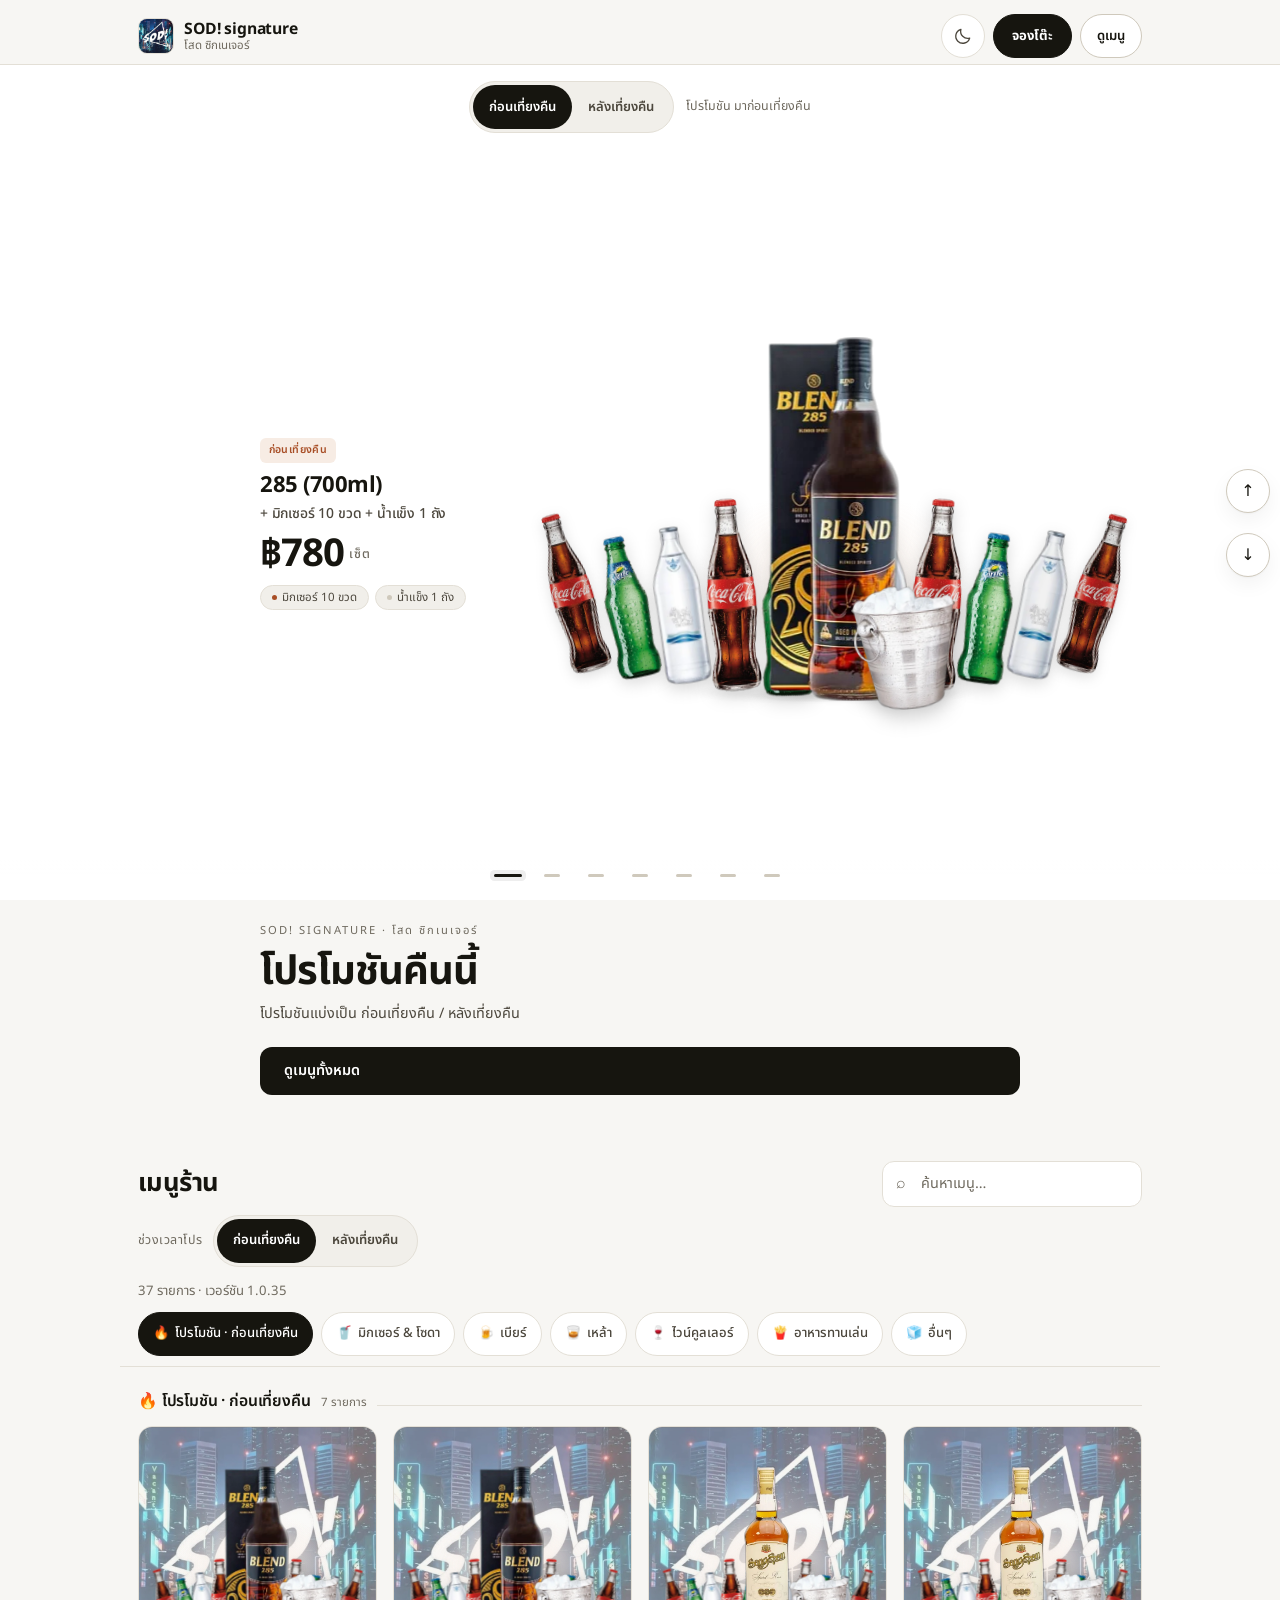
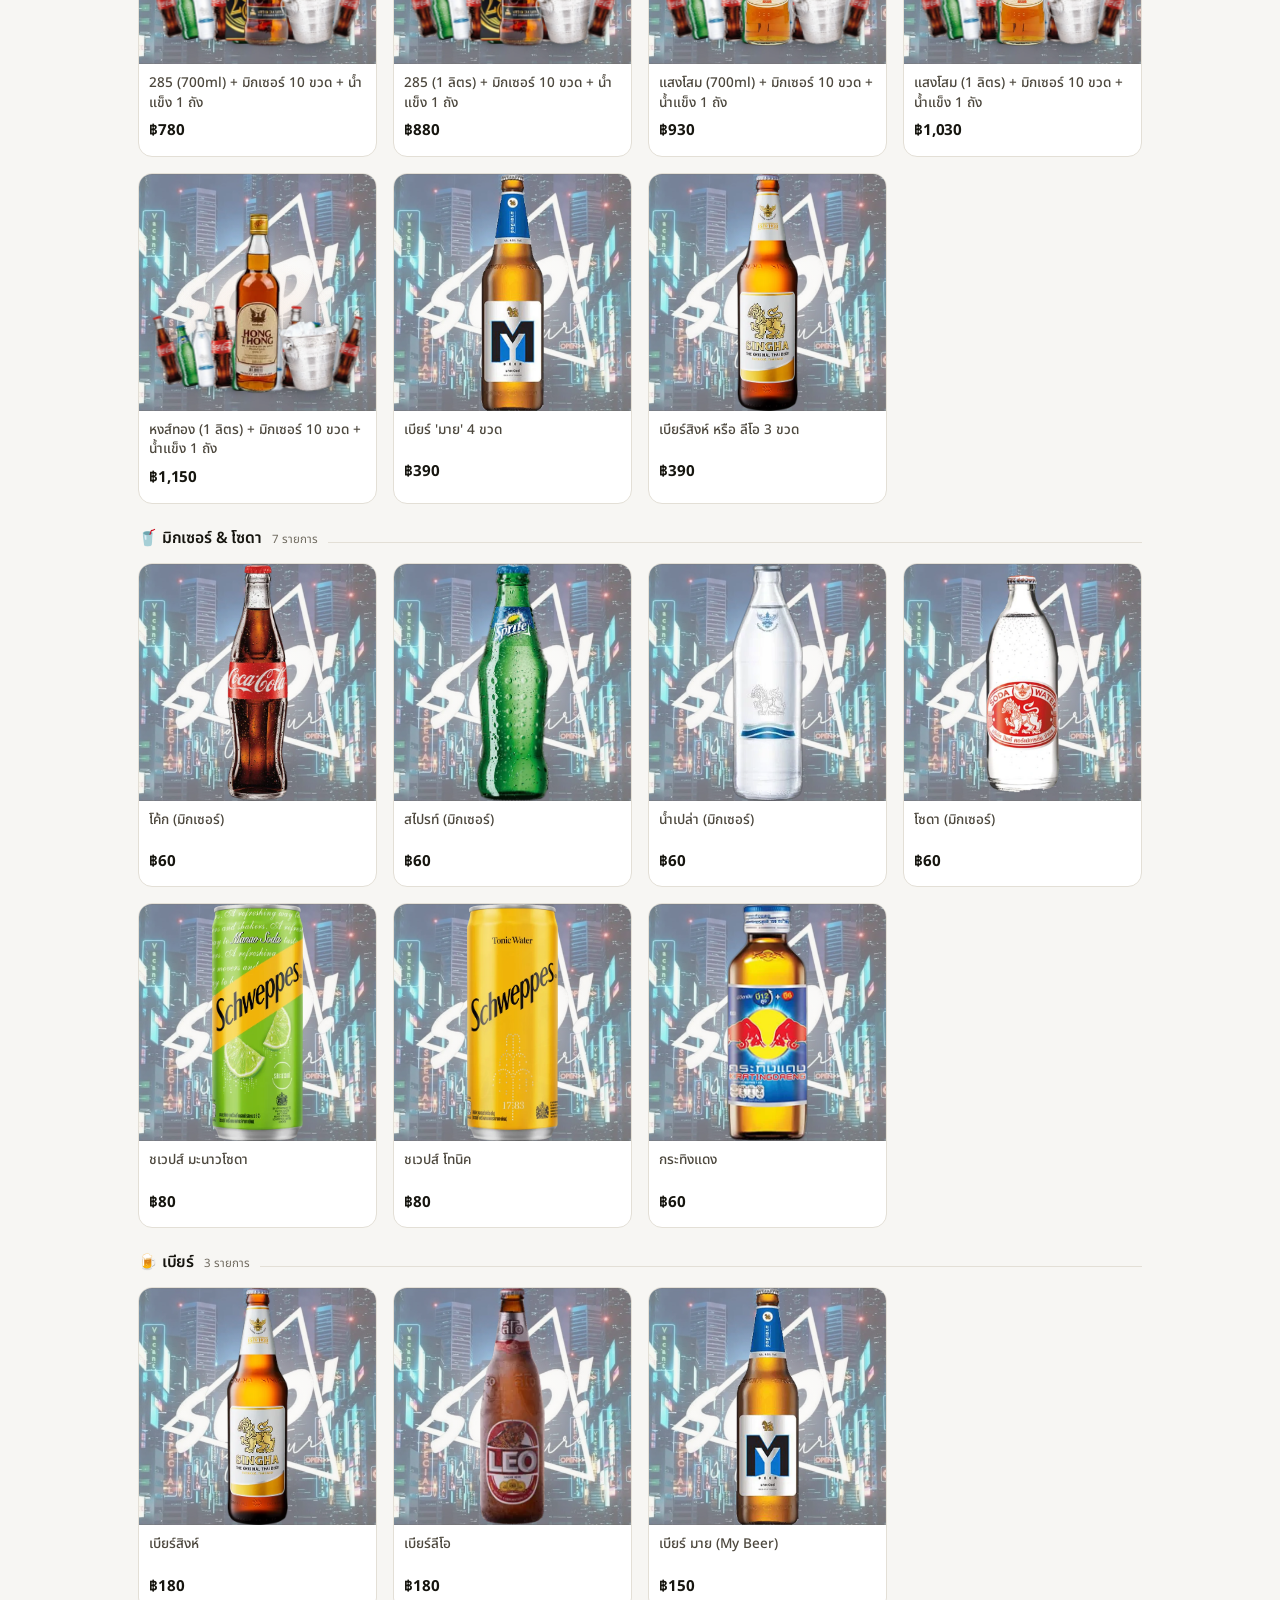
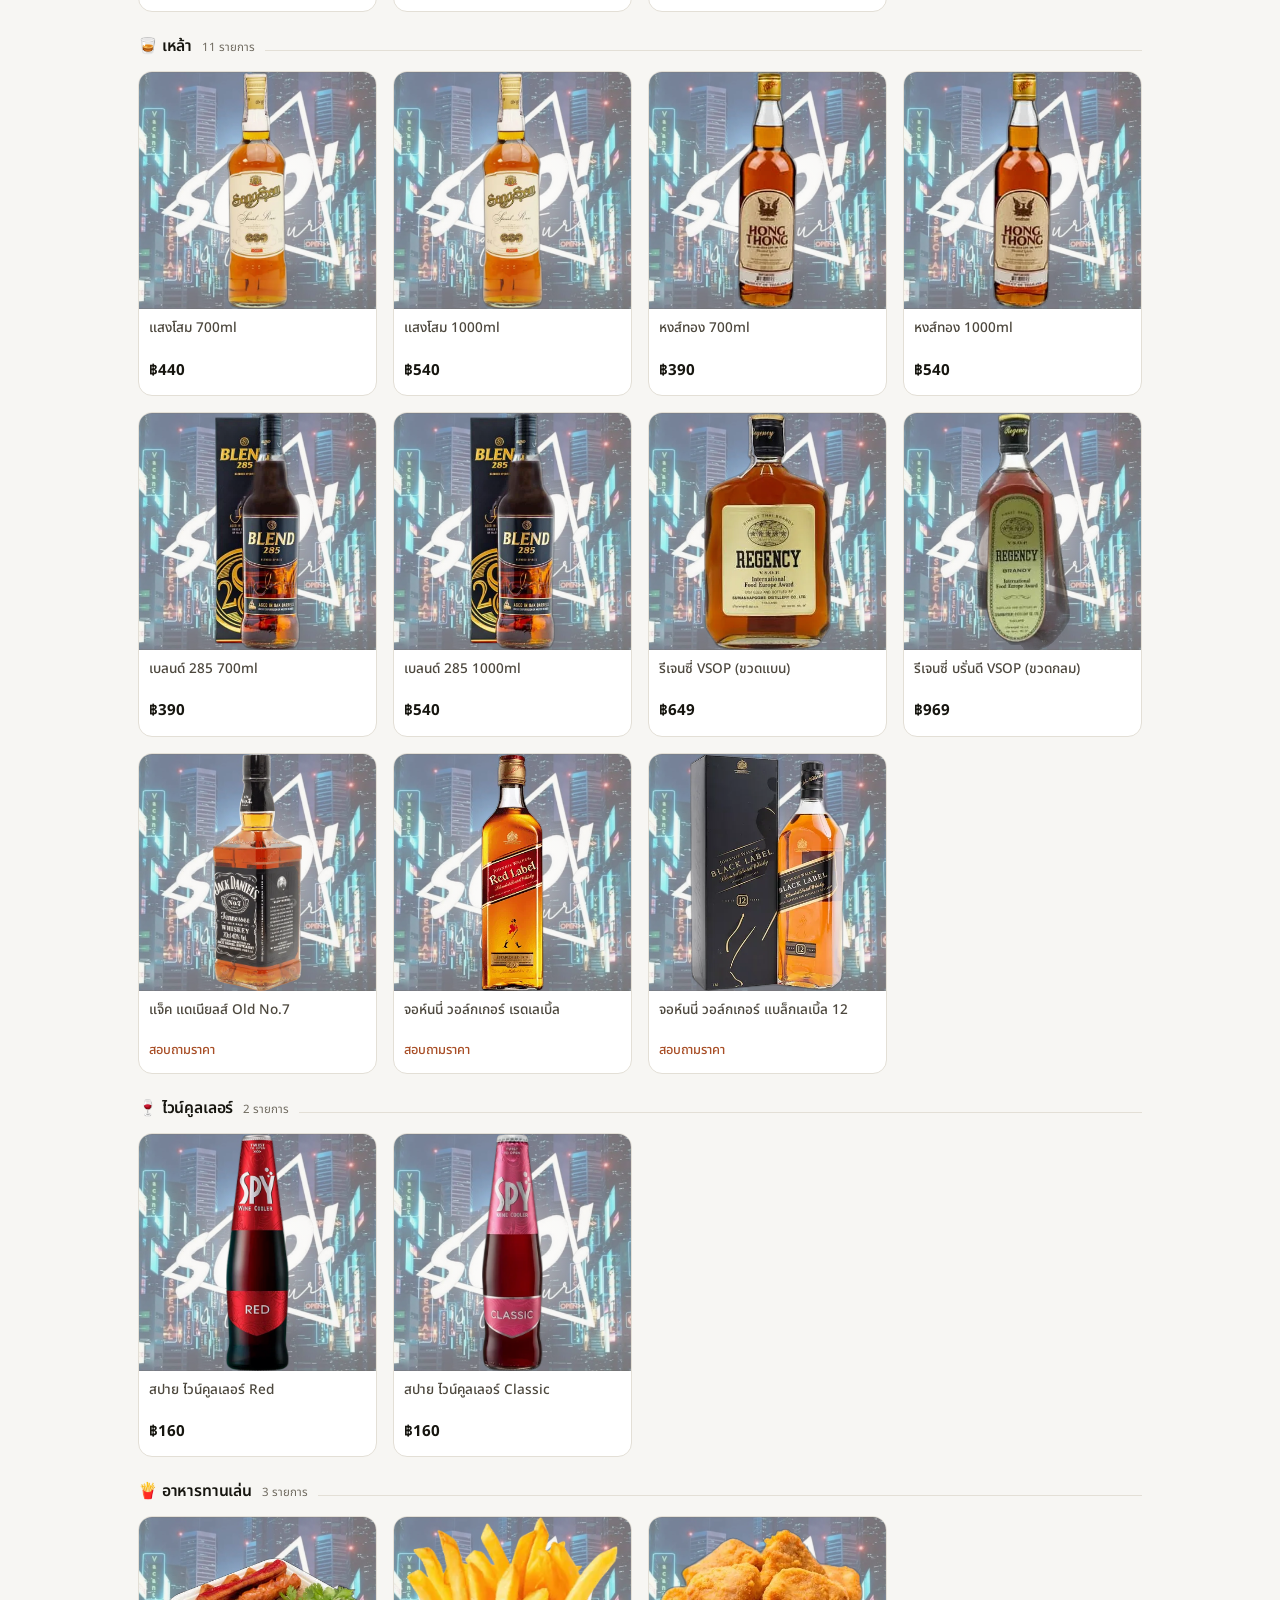
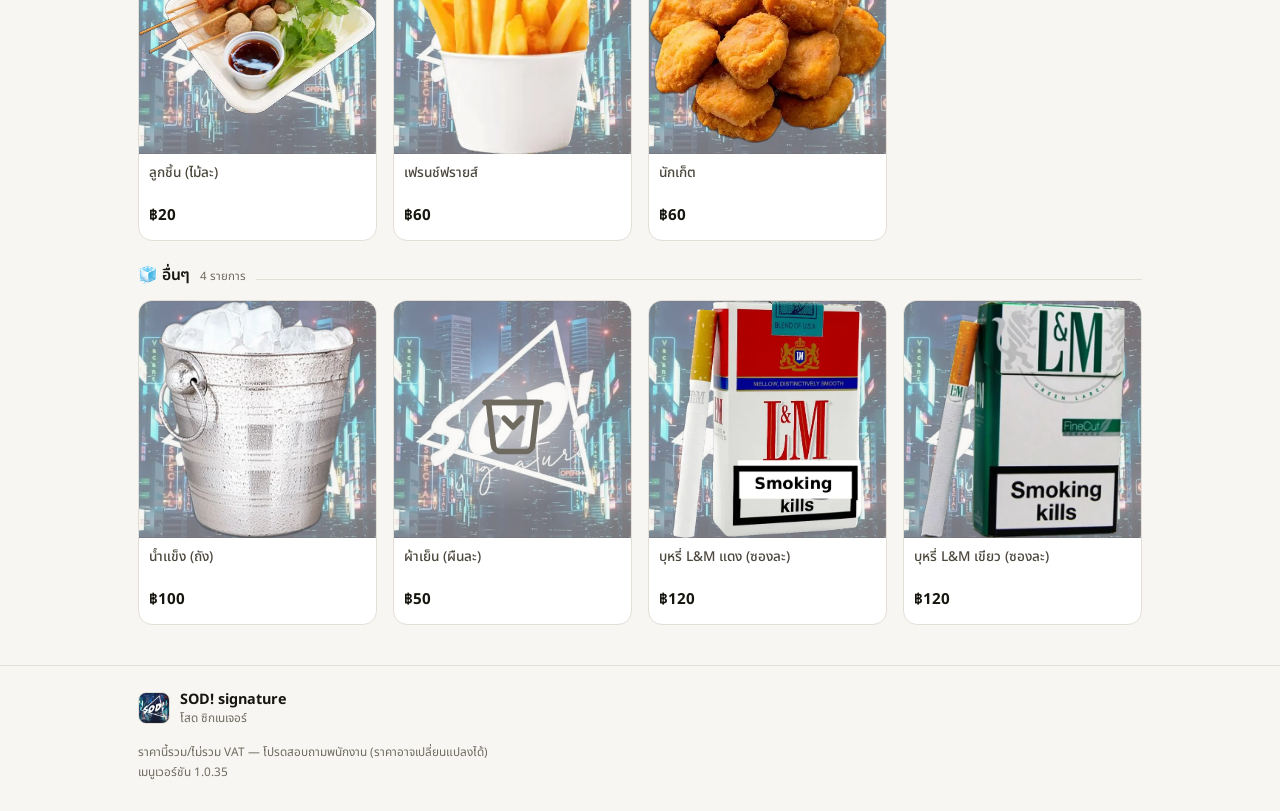
==== commit 24f8bea1: "Take payment inside the booking sheet instead of a separate page Guests had to leave the reservation" ====
--- a/index.html
+++ b/index.html
@@ -31,7 +31,7 @@
   <noscript><link rel="stylesheet" href="https://fonts.googleapis.com/css2?family=Noto+Sans+Thai:wght@400;600;700;900&display=swap" /></noscript>
   <!-- bump the ?v= stamp whenever style.css or app.js changes: GitHub Pages
        caches both for 10 minutes, so a returning visitor would keep the old design -->
-  <link rel="stylesheet" href="./style.css?v=1.1.34" />
+  <link rel="stylesheet" href="./style.css?v=1.1.35" />
 </head>
 <body>
   <!-- ── Intro animation (skippable) ───────────────────────────── -->
@@ -282,15 +282,24 @@
       </form>
 
       <div class="reserve__done" id="reserveDone" hidden>
-        <p class="reserve__done-title">ได้รับคำขอจองแล้ว</p>
+        <p class="reserve__done-title" id="reserveDoneTitle">ได้รับคำขอจองแล้ว</p>
         <p class="reserve__code" id="reserveCode">SOD-0000</p>
         <dl class="reserve__summary" id="reserveSummary"></dl>
         <div class="reserve__pay" id="reservePay" hidden>
           <p class="reserve__pay-title">ชำระค่าบริการการจอง</p>
           <p class="reserve__pay-amount" id="reservePayAmount">฿0</p>
           <p class="reserve__pay-how" id="reservePayHow"></p>
-          <a class="reserve__pay-go" id="reservePayLink" href="./pay.html">ไปหน้าชำระเงิน / แนบสลิป →</a>
+          <!-- แนบสลิปในป็อปอัปเดียวกัน ไม่ต้องออกไปหน้าอื่น -->
+          <label class="reserve__slip-drop" id="reserveSlipDrop">
+            <b>แนบสลิปการโอน</b>
+            <span id="reserveSlipText">แตะเพื่อเลือกรูปสลิป</span>
+            <input id="reserveSlipFile" type="file" accept="image/*" />
+          </label>
+          <div class="reserve__slip-preview" id="reserveSlipPreview" hidden><img id="reserveSlipImg" alt="ตัวอย่างสลิปที่เลือก" /></div>
+          <button class="reserve__slip-send" id="reserveSlipSend" type="button" disabled>ส่งสลิปให้ร้านยืนยัน</button>
+          <p class="reserve__slip-msg" id="reserveSlipMsg" role="status" hidden></p>
           <button class="reserve__action" id="reservePayCopy" type="button">คัดลอกข้อมูลชำระเงิน</button>
+          <a class="reserve__pay-later" id="reservePayLink" href="./pay.html">เปิดหน้าชำระเงินเต็มรูปแบบ</a>
         </div>
         <p class="reserve__status" id="reserveStatus" role="status"></p>
         <p class="reserve__auto" id="reserveAuto" role="status" hidden></p>
@@ -307,6 +316,6 @@
   <button class="to-top" id="toTop" type="button" aria-label="กลับขึ้นด้านบน" hidden>↑</button>
   <p class="toast" id="toast" role="status" aria-live="polite" hidden></p>
 
-  <script src="./app.js?v=1.1.34" defer></script>
+  <script src="./app.js?v=1.1.35" defer></script>
 </body>
 </html>
--- a/style.css
+++ b/style.css
@@ -3426,3 +3426,79 @@
   border-color: rgba(240, 116, 116, 0.5);
   color: #f07474;
 }
+
+/* ── ขั้นชำระเงินในป็อปอัปจอง: แนบสลิปได้ทันที ── */
+.reserve__slip-drop {
+  display: block;
+  margin-top: 12px;
+  padding: 14px 12px;
+  border: 1.5px dashed rgba(216, 178, 106, 0.45);
+  border-radius: 14px;
+  text-align: center;
+  font-size: 0.86rem;
+  color: #b7a9a0;
+  cursor: pointer;
+  background: rgba(216, 178, 106, 0.05);
+}
+
+.reserve__slip-drop b {
+  display: block;
+  margin-bottom: 2px;
+  color: #d8b26a;
+  font-size: 0.92rem;
+}
+
+.reserve__slip-drop input {
+  display: none;
+}
+
+.reserve__slip-preview {
+  margin-top: 10px;
+  border-radius: 12px;
+  overflow: hidden;
+  border: 1px solid rgba(255, 255, 255, 0.12);
+}
+
+.reserve__slip-preview img {
+  display: block;
+  width: 100%;
+  height: auto;
+  max-height: 240px;
+  object-fit: contain;
+  background: #14100f;
+}
+
+.reserve__slip-send {
+  width: 100%;
+  margin-top: 12px;
+  padding: 13px;
+  border: 0;
+  border-radius: 12px;
+  font: inherit;
+  font-weight: 700;
+  color: #241a0d;
+  background: linear-gradient(180deg, #e3c079, #c79c53);
+}
+
+.reserve__slip-send[disabled] {
+  opacity: 0.55;
+}
+
+.reserve__slip-msg {
+  margin: 10px 0 0;
+  font-size: 0.84rem;
+  line-height: 1.55;
+  color: #d8b26a;
+}
+
+.reserve__slip-msg.is-bad {
+  color: #f07474;
+}
+
+.reserve__pay-later {
+  display: block;
+  margin-top: 10px;
+  text-align: center;
+  font-size: 0.8rem;
+  color: #b7a9a0;
+}
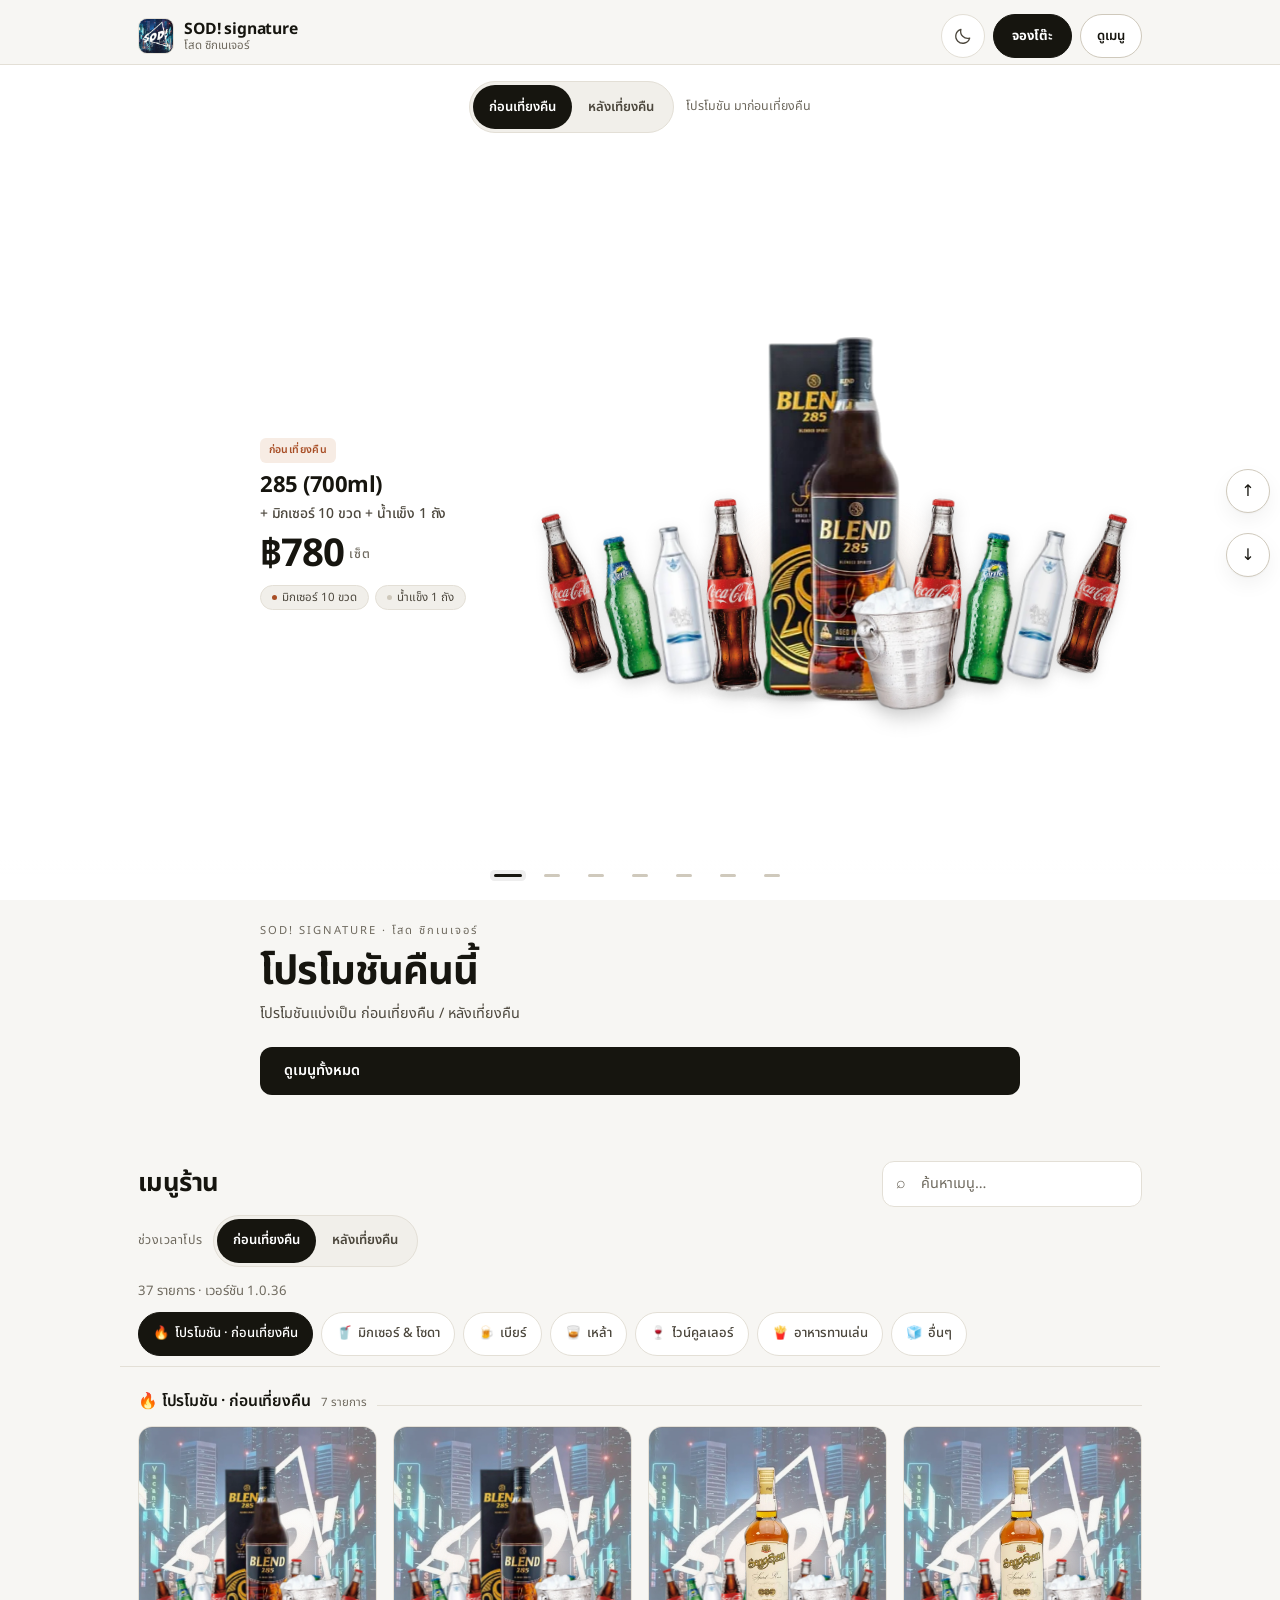
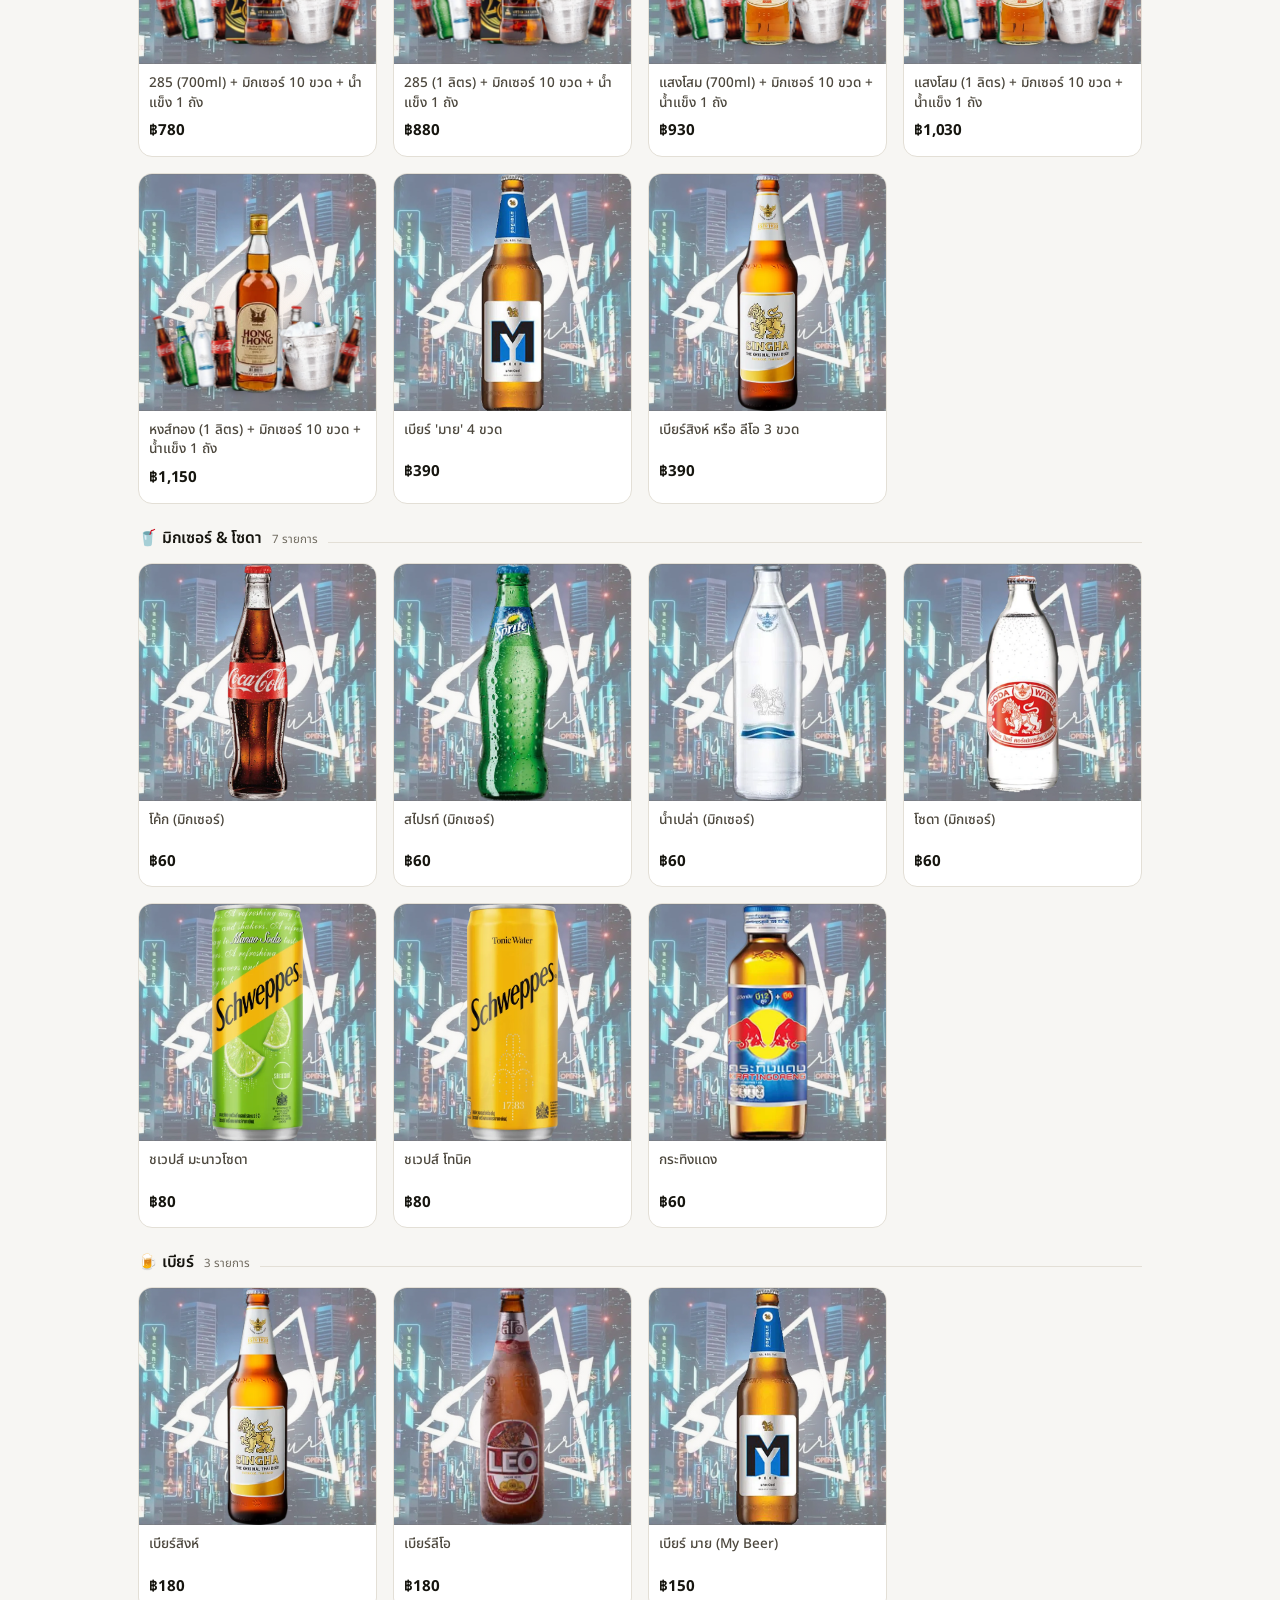
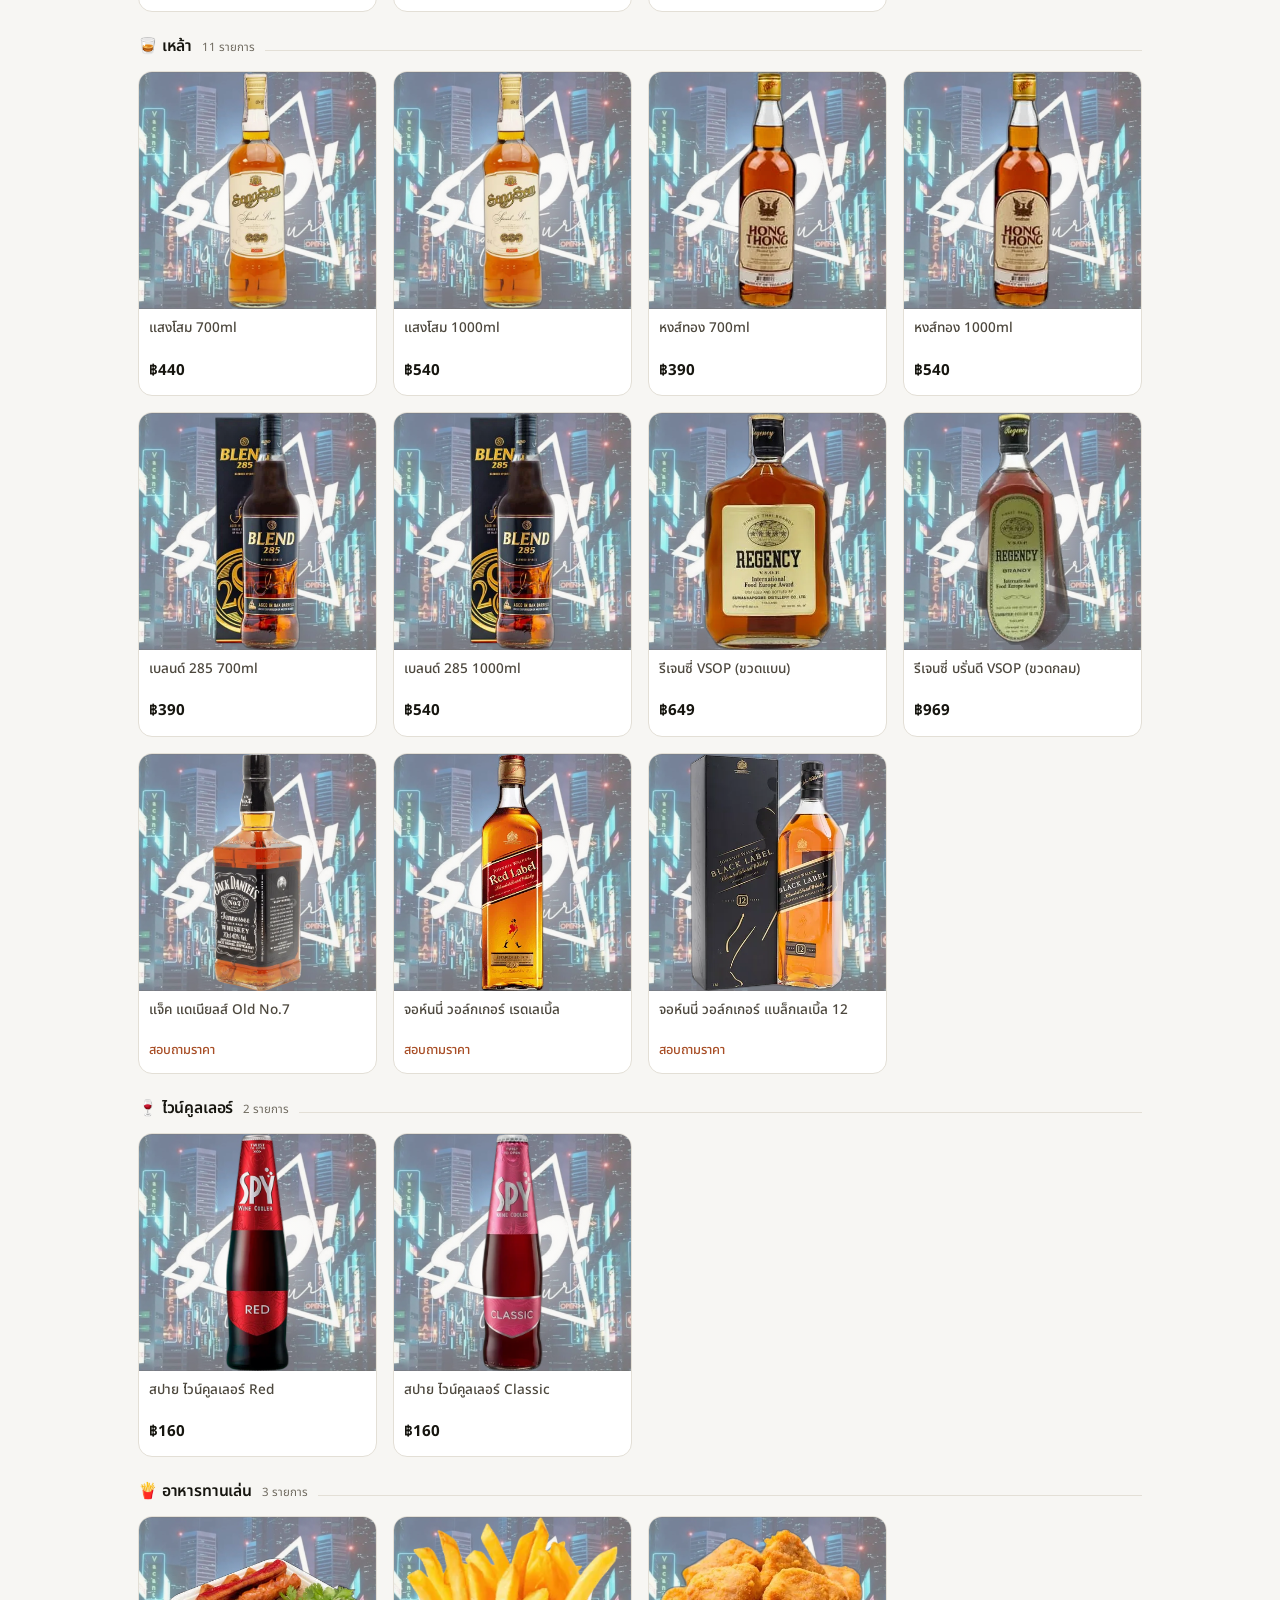
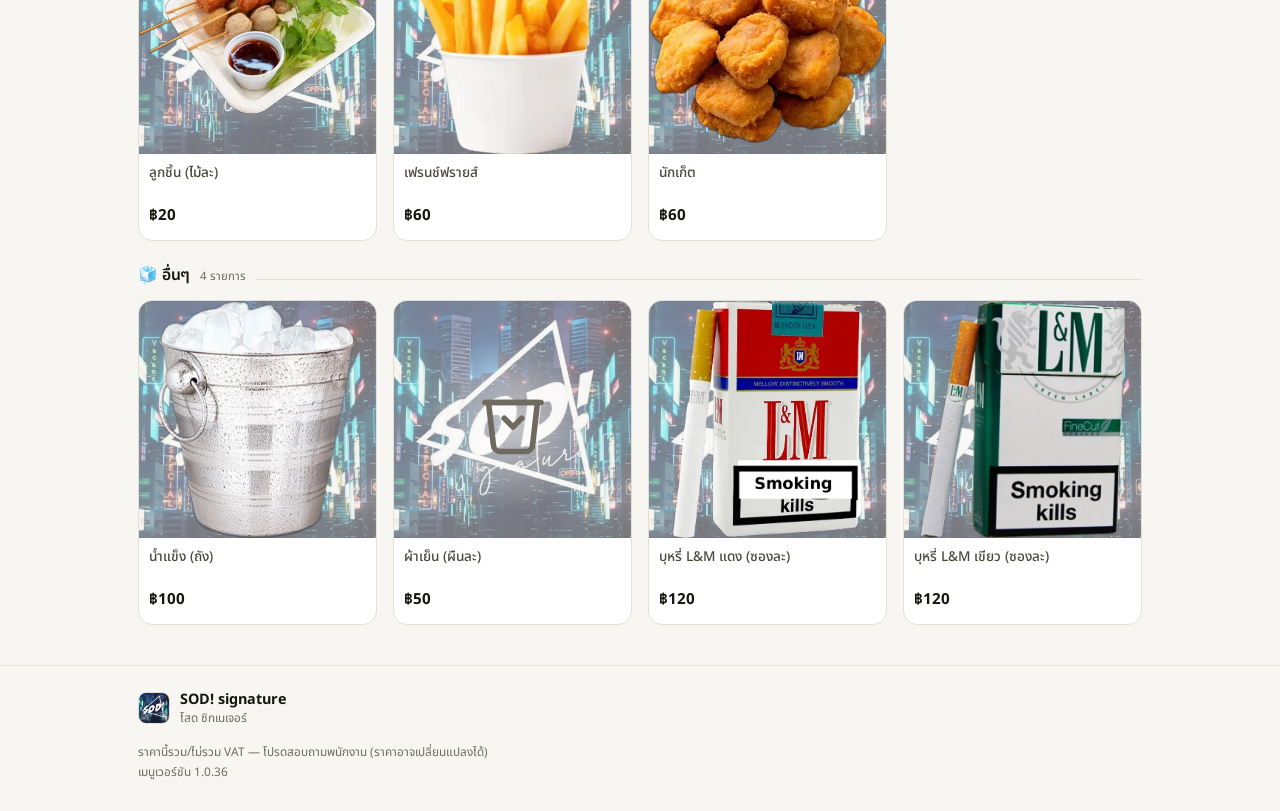
==== commit 0803d56e: "Charge the weekend fee per table Guests who booked a pair or a row of tables paid the flat single-ta" ====
--- a/index.html
+++ b/index.html
@@ -31,7 +31,7 @@
   <noscript><link rel="stylesheet" href="https://fonts.googleapis.com/css2?family=Noto+Sans+Thai:wght@400;600;700;900&display=swap" /></noscript>
   <!-- bump the ?v= stamp whenever style.css or app.js changes: GitHub Pages
        caches both for 10 minutes, so a returning visitor would keep the old design -->
-  <link rel="stylesheet" href="./style.css?v=1.1.35" />
+  <link rel="stylesheet" href="./style.css?v=1.1.36" />
 </head>
 <body>
   <!-- ── Intro animation (skippable) ───────────────────────────── -->
@@ -316,6 +316,6 @@
   <button class="to-top" id="toTop" type="button" aria-label="กลับขึ้นด้านบน" hidden>↑</button>
   <p class="toast" id="toast" role="status" aria-live="polite" hidden></p>
 
-  <script src="./app.js?v=1.1.35" defer></script>
+  <script src="./app.js?v=1.1.36" defer></script>
 </body>
 </html>
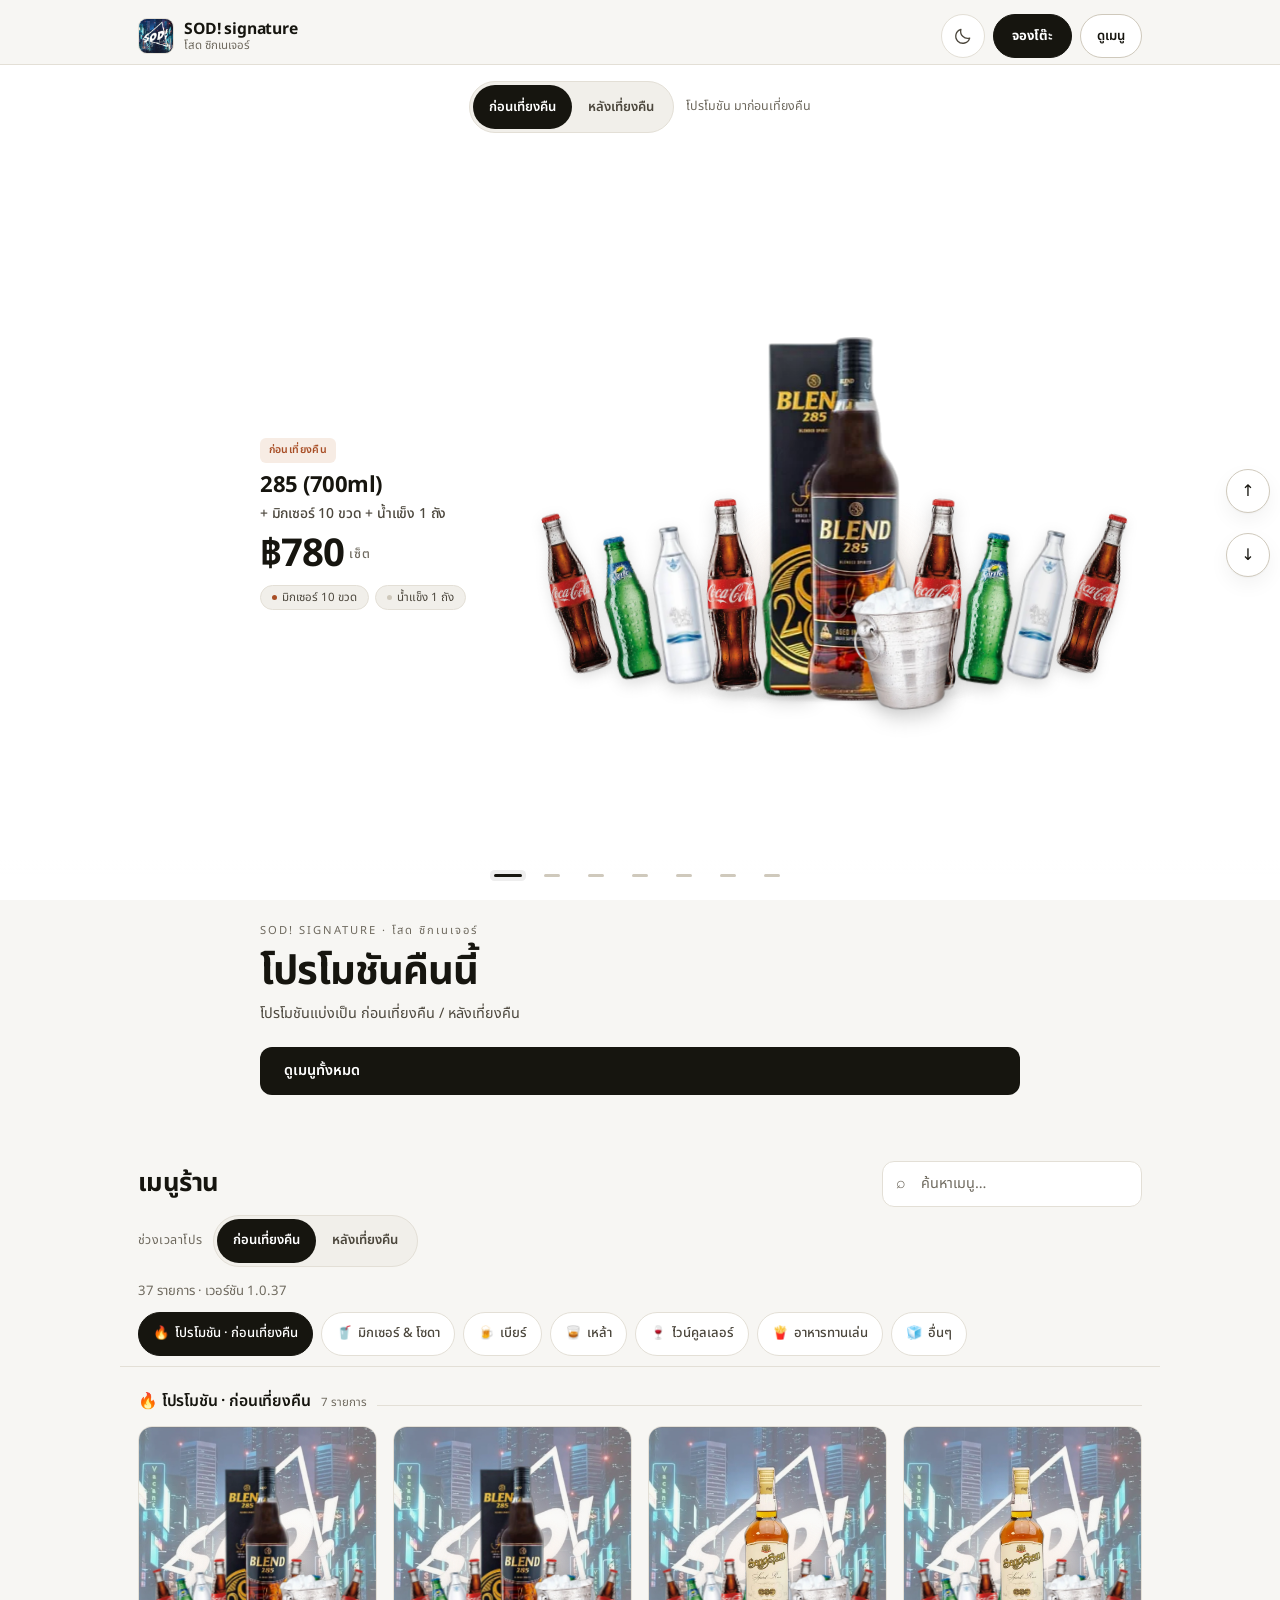
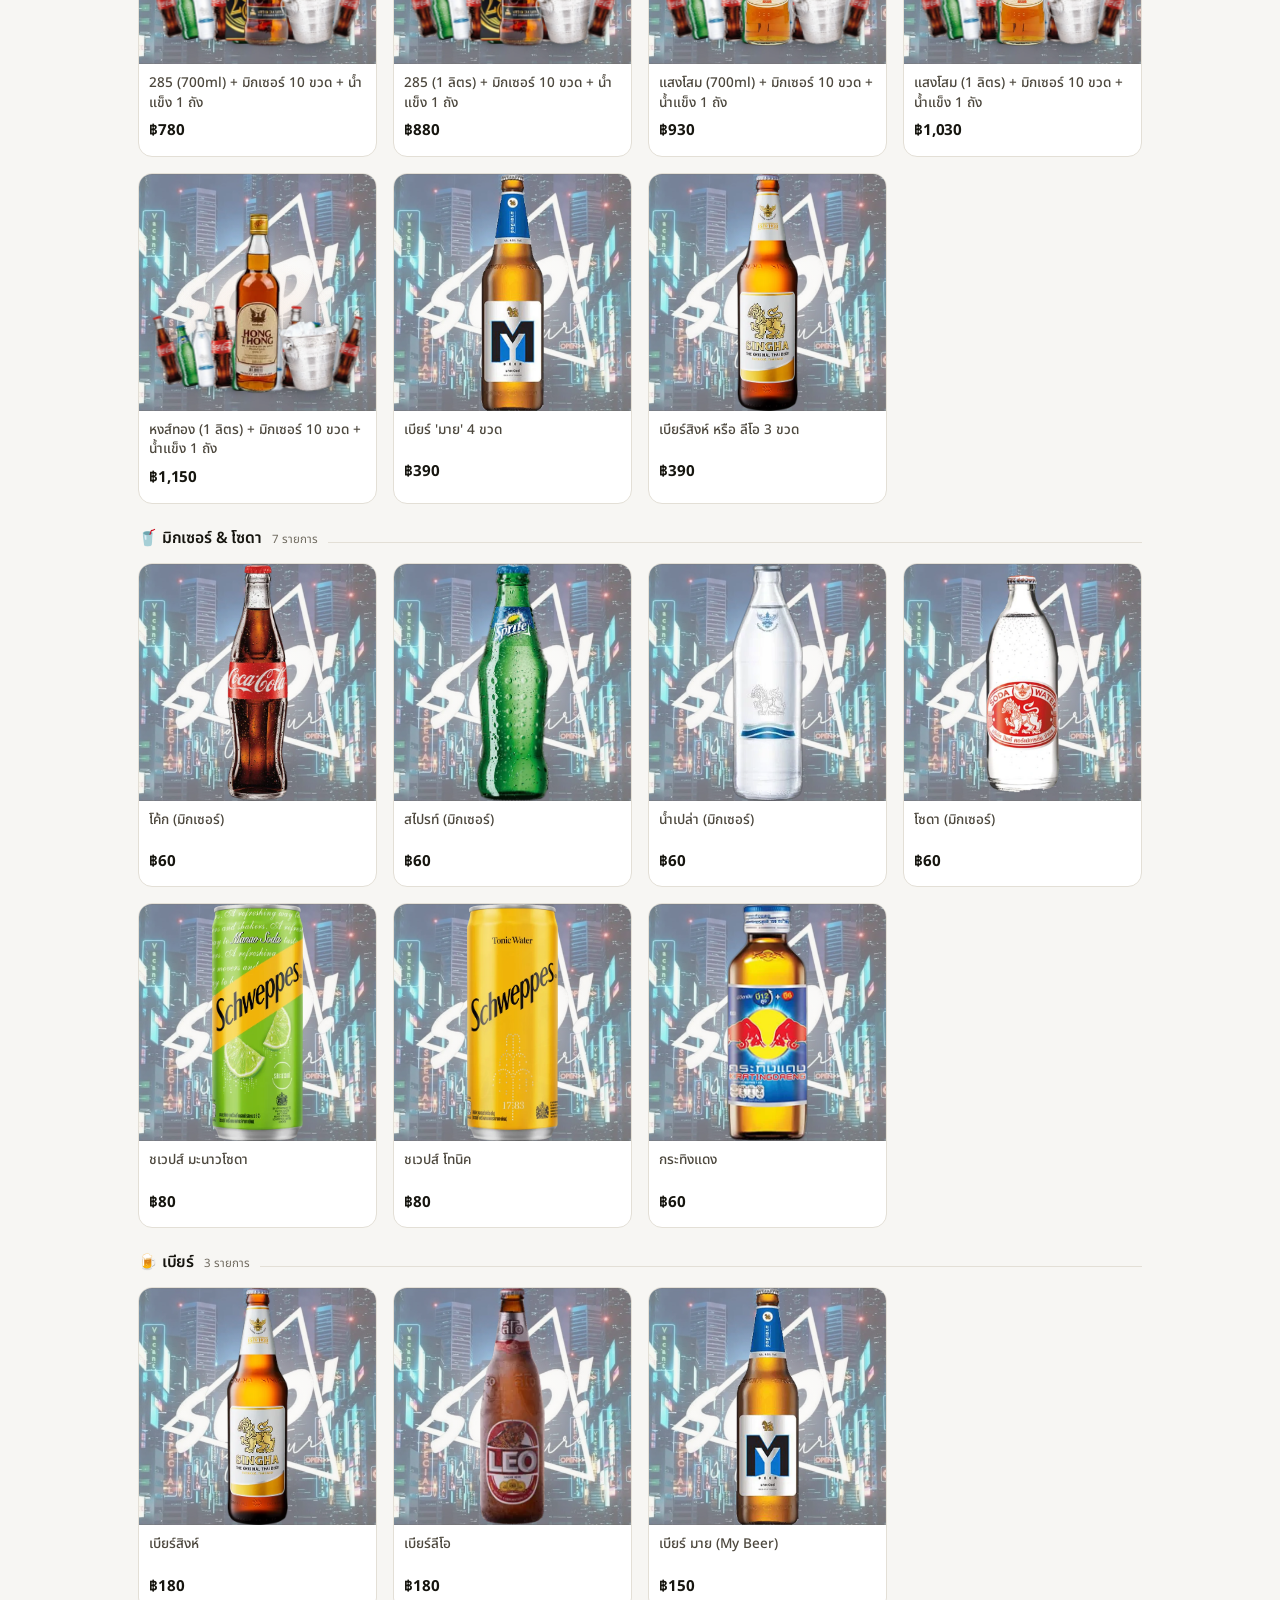
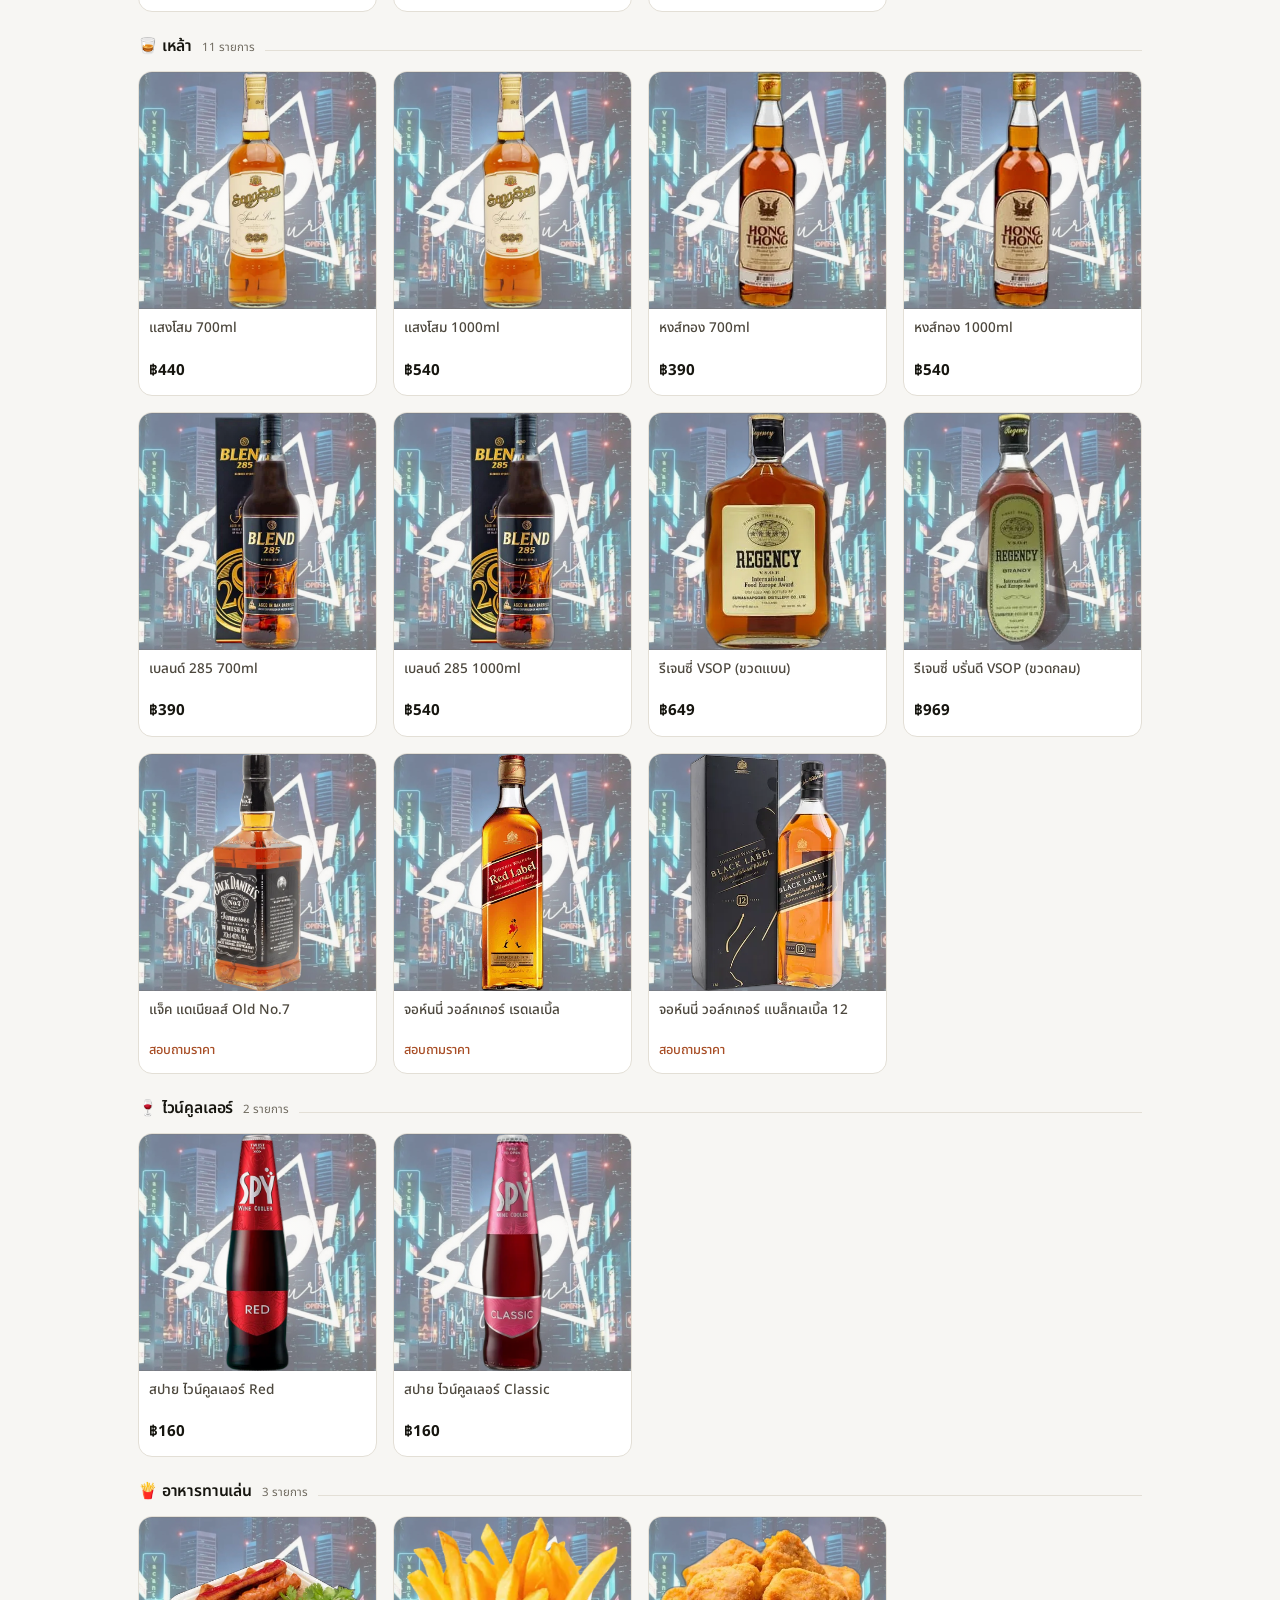
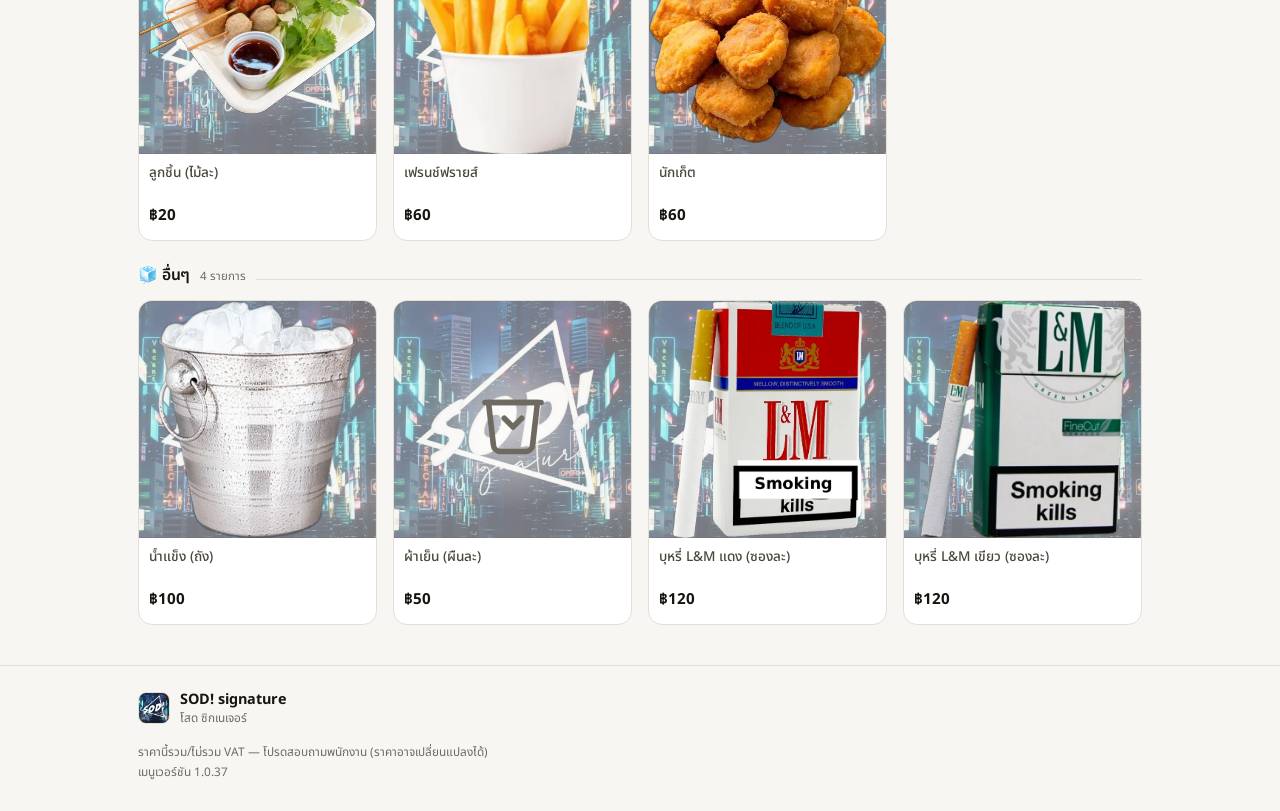
==== commit 096982be: "Hold a paid table for 15 minutes and issue the ticket only after payment Multi-table bookings still " ====
--- a/index.html
+++ b/index.html
@@ -31,7 +31,7 @@
   <noscript><link rel="stylesheet" href="https://fonts.googleapis.com/css2?family=Noto+Sans+Thai:wght@400;600;700;900&display=swap" /></noscript>
   <!-- bump the ?v= stamp whenever style.css or app.js changes: GitHub Pages
        caches both for 10 minutes, so a returning visitor would keep the old design -->
-  <link rel="stylesheet" href="./style.css?v=1.1.36" />
+  <link rel="stylesheet" href="./style.css?v=1.1.37" />
 </head>
 <body>
   <!-- ── Intro animation (skippable) ───────────────────────────── -->
@@ -289,6 +289,7 @@
           <p class="reserve__pay-title">ชำระค่าบริการการจอง</p>
           <p class="reserve__pay-amount" id="reservePayAmount">฿0</p>
           <p class="reserve__pay-how" id="reservePayHow"></p>
+          <p class="reserve__hold" id="reserveHold" role="status" hidden></p>
           <!-- แนบสลิปในป็อปอัปเดียวกัน ไม่ต้องออกไปหน้าอื่น -->
           <label class="reserve__slip-drop" id="reserveSlipDrop">
             <b>แนบสลิปการโอน</b>
@@ -316,6 +317,6 @@
   <button class="to-top" id="toTop" type="button" aria-label="กลับขึ้นด้านบน" hidden>↑</button>
   <p class="toast" id="toast" role="status" aria-live="polite" hidden></p>
 
-  <script src="./app.js?v=1.1.36" defer></script>
+  <script src="./app.js?v=1.1.37" defer></script>
 </body>
 </html>
--- a/style.css
+++ b/style.css
@@ -3502,3 +3502,21 @@
   font-size: 0.8rem;
   color: #b7a9a0;
 }
+
+/* ── นับถอยหลัง 15 นาทีในขั้นชำระเงิน (ป็อปอัปจอง) ── */
+.reserve__hold {
+  margin: 10px 0 0;
+  padding: 10px 12px;
+  border-radius: 12px;
+  font-size: 0.85rem;
+  line-height: 1.5;
+  color: #f0b45a;
+  background: rgba(240, 180, 90, 0.1);
+  border: 1px solid rgba(240, 180, 90, 0.35);
+}
+
+.reserve__hold.is-over {
+  color: #f07474;
+  background: rgba(240, 116, 116, 0.1);
+  border-color: rgba(240, 116, 116, 0.4);
+}
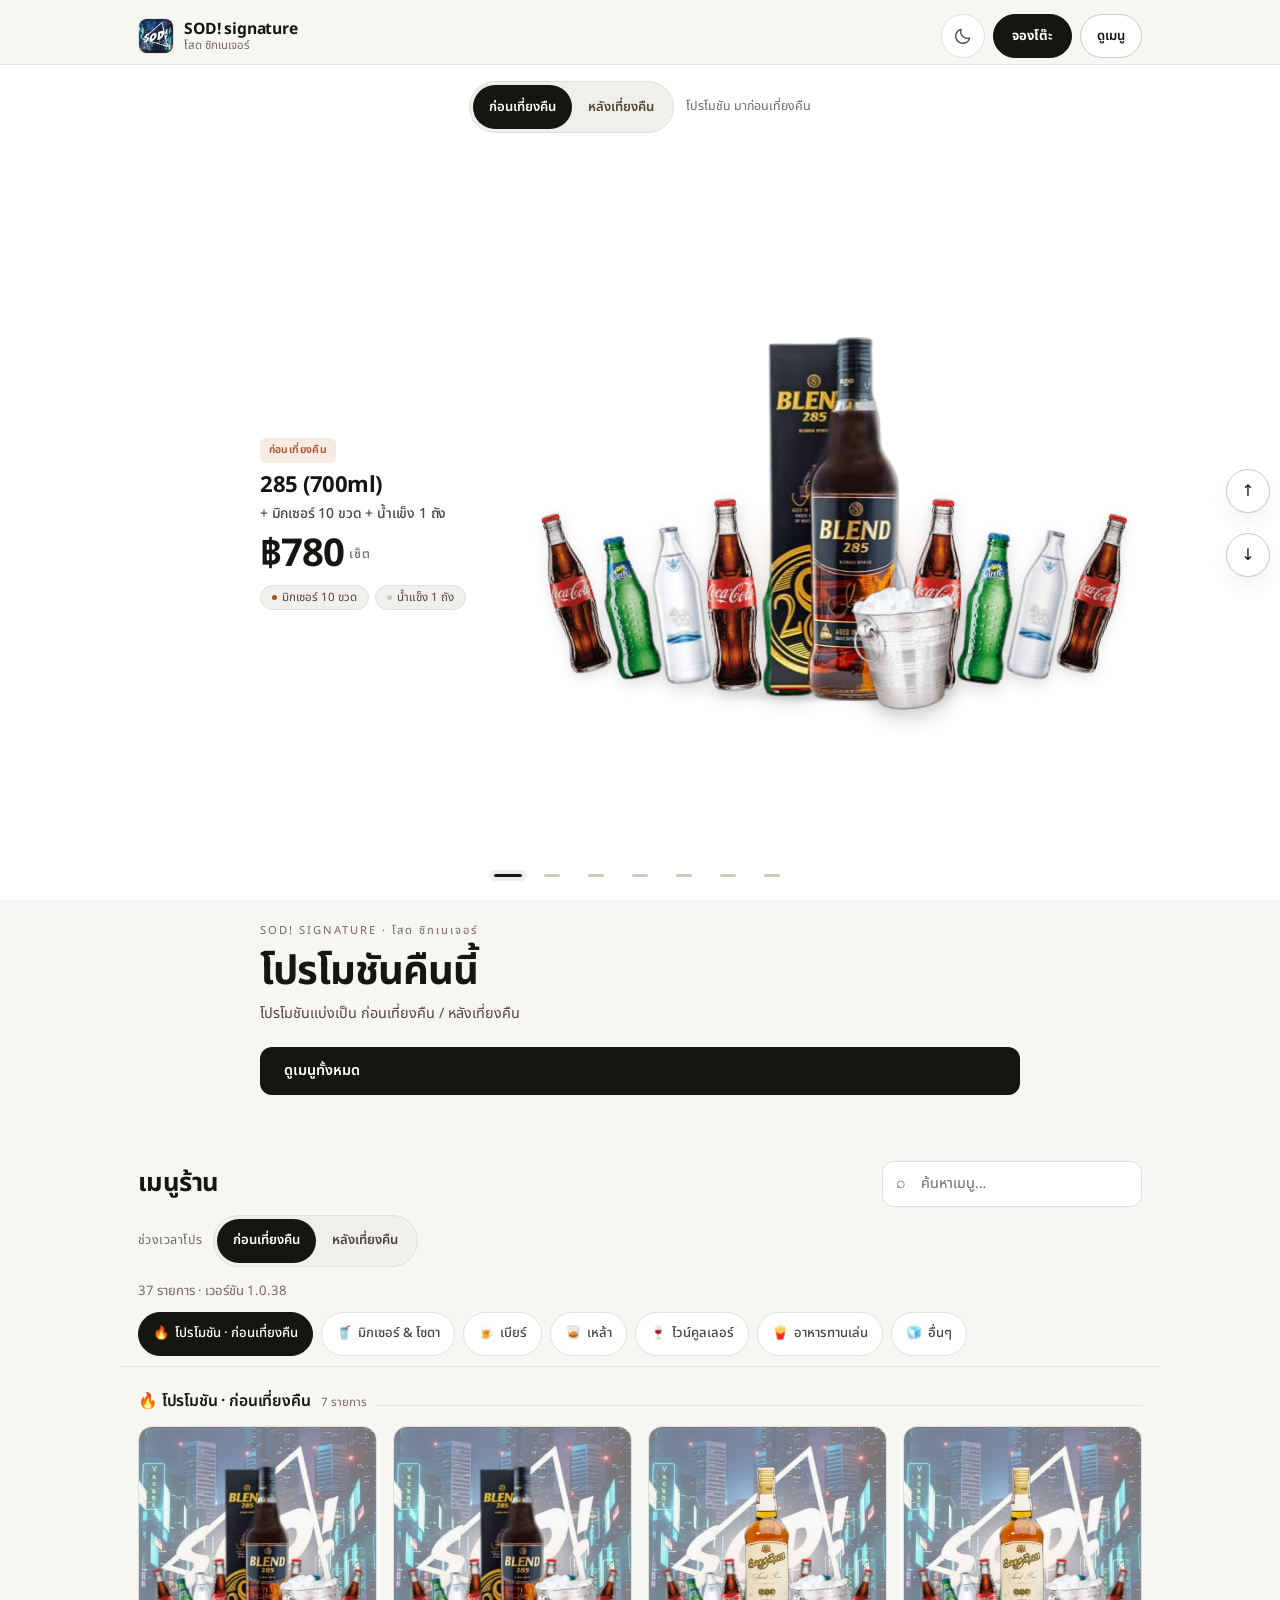
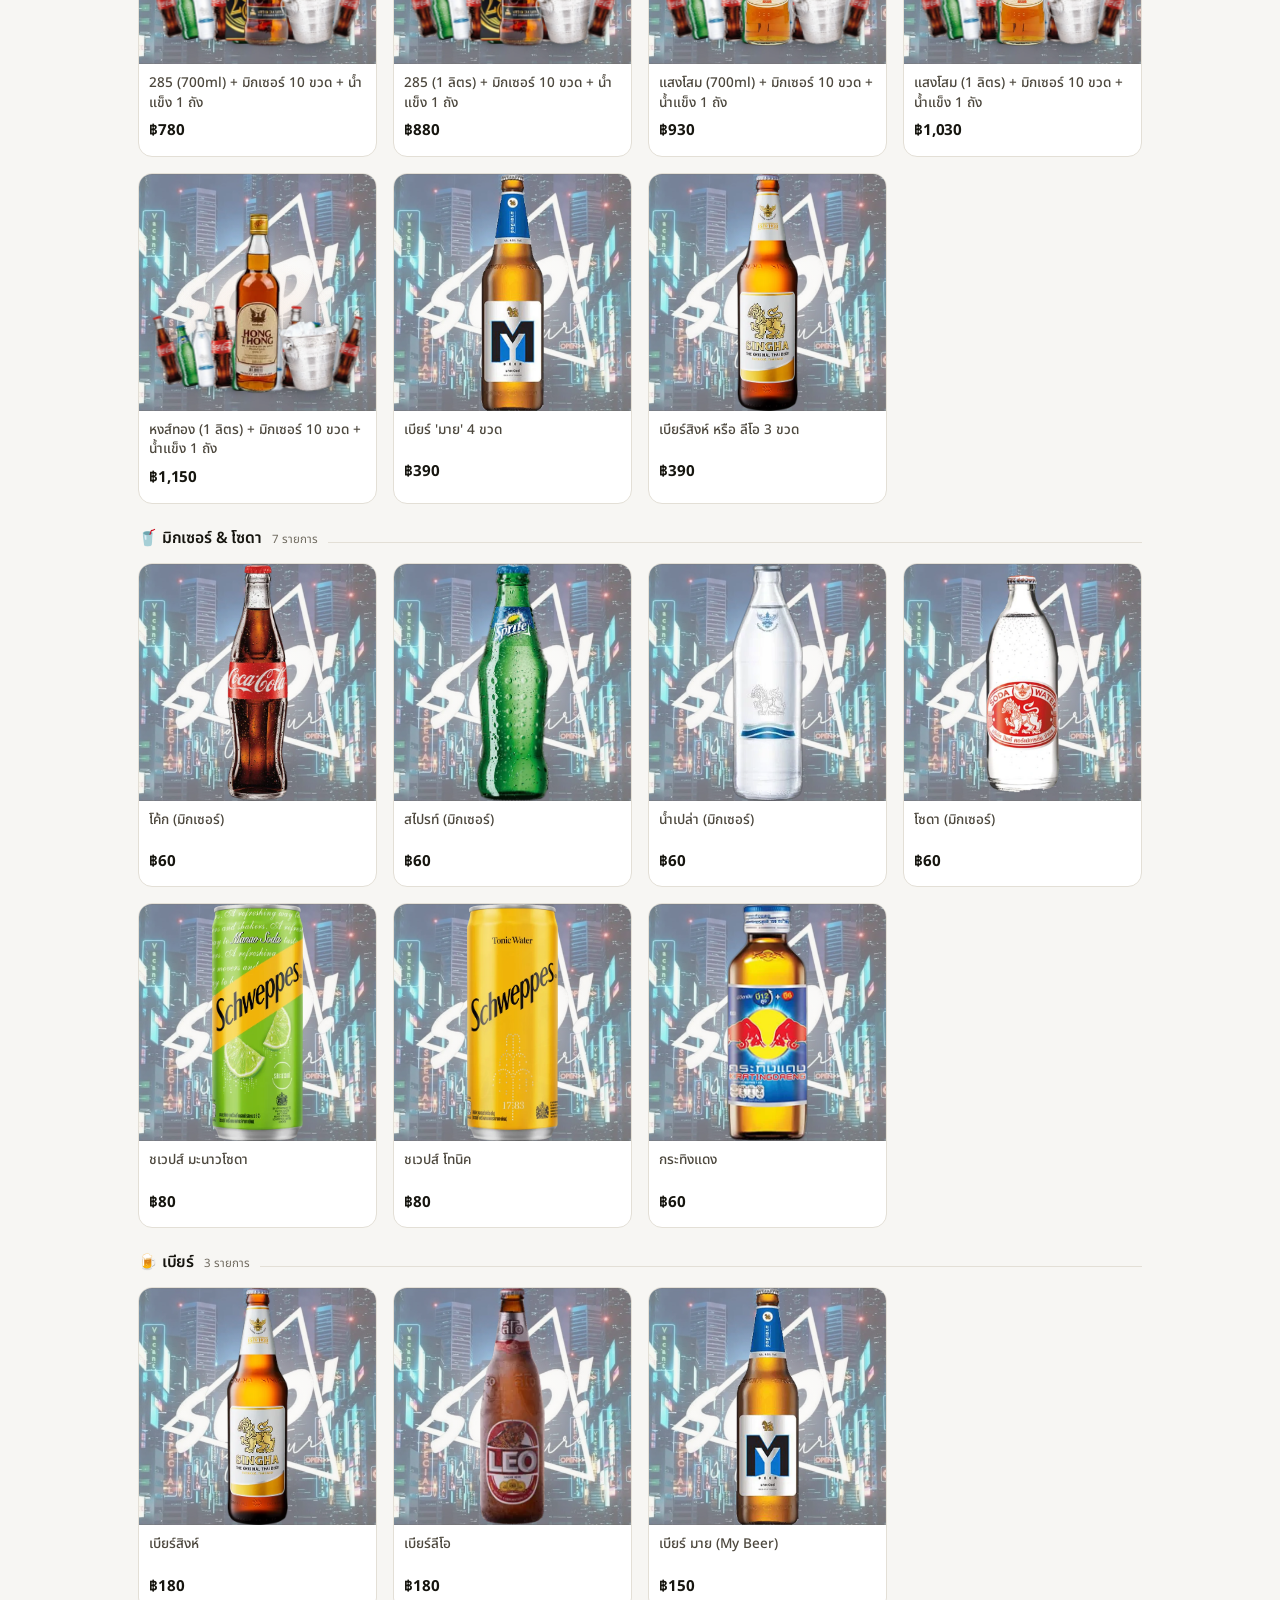
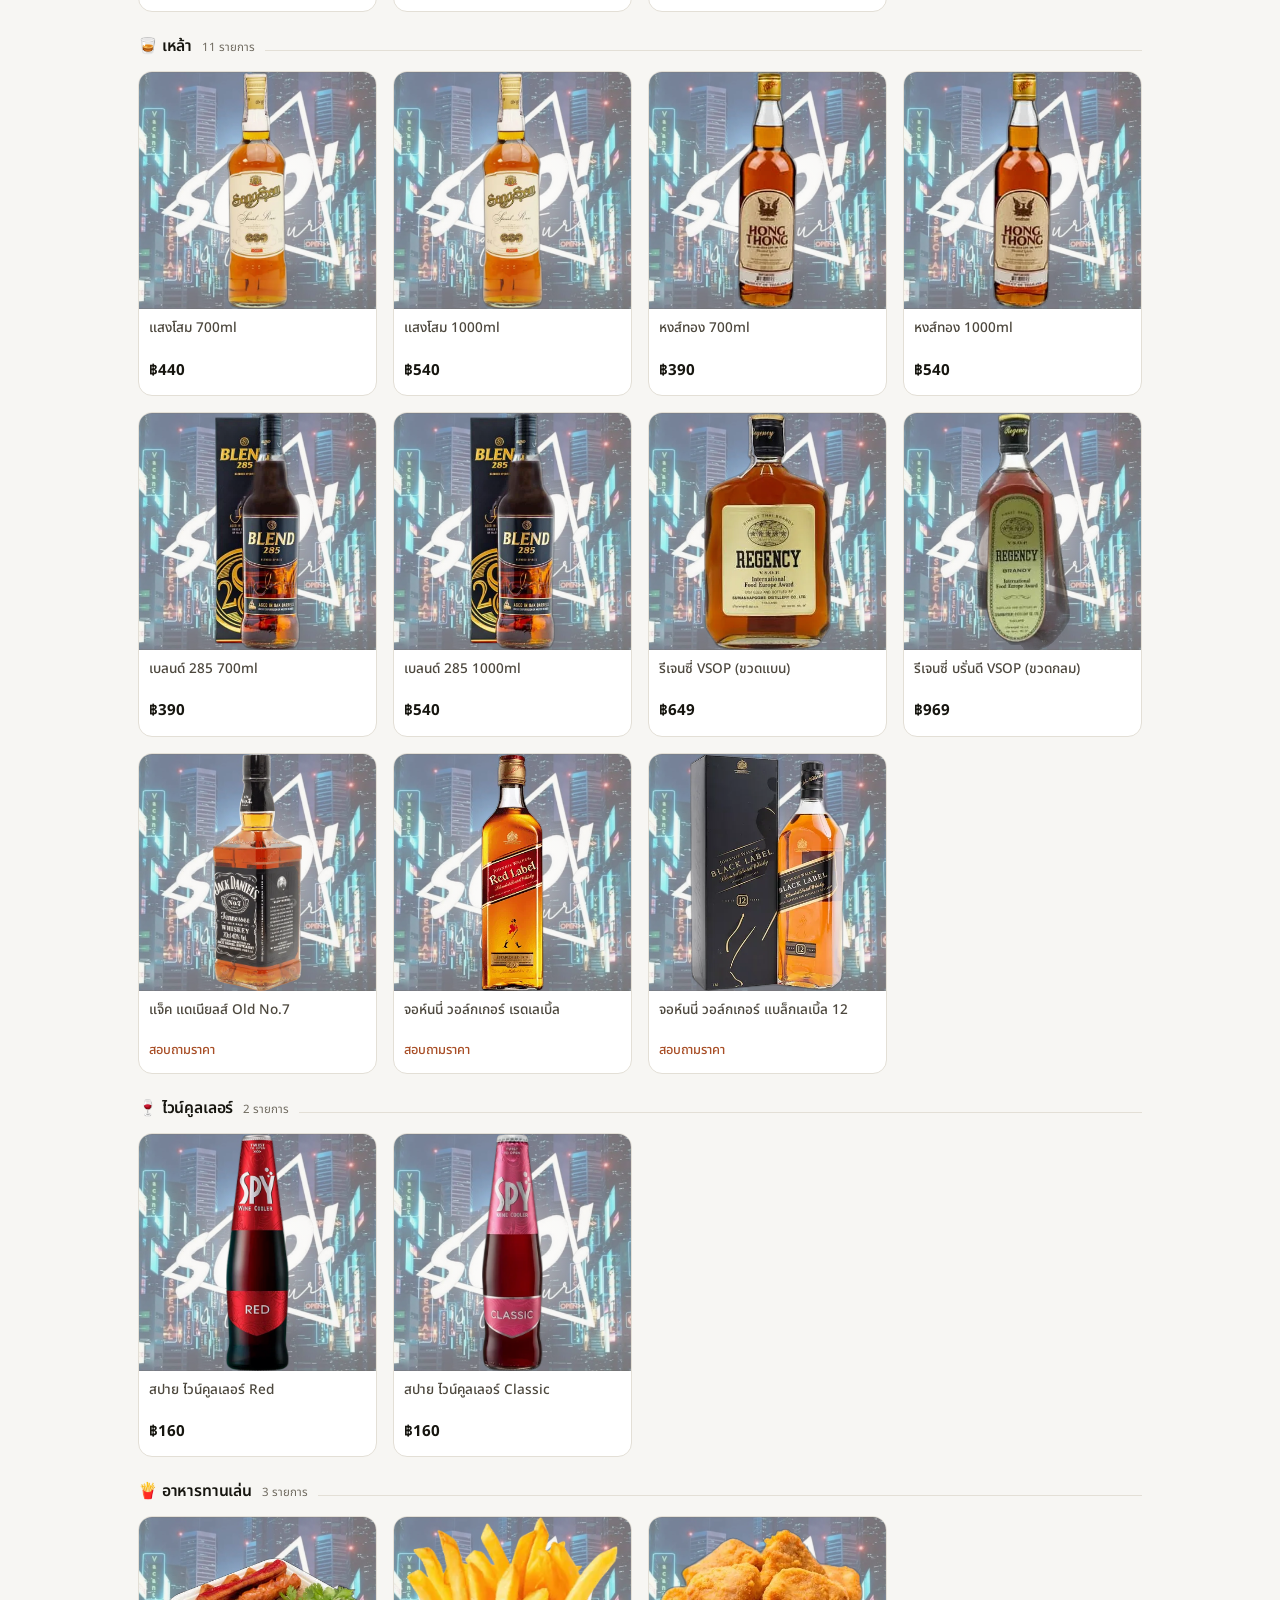
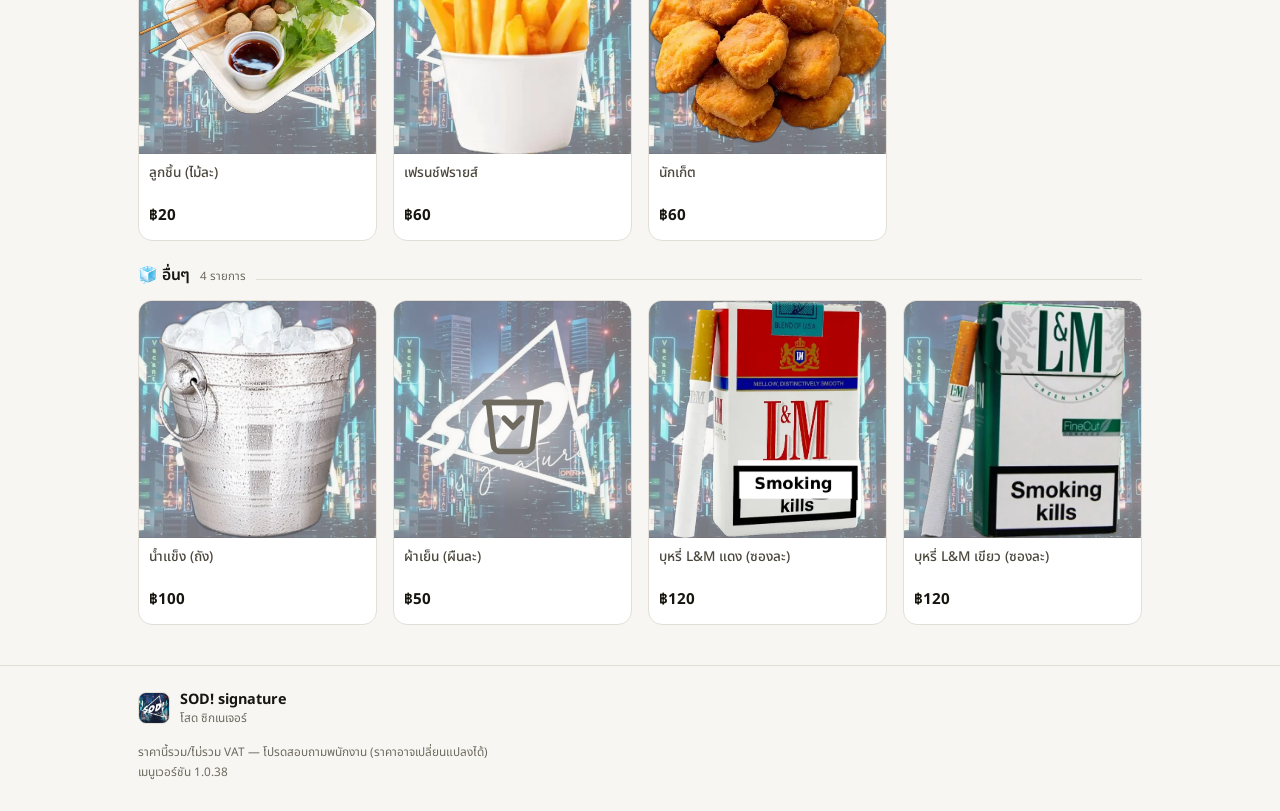
==== commit 29514070: "Stop showing a saved booking as confirmed before it is paid Reopening the sheet from the saved code " ====
--- a/index.html
+++ b/index.html
@@ -31,7 +31,7 @@
   <noscript><link rel="stylesheet" href="https://fonts.googleapis.com/css2?family=Noto+Sans+Thai:wght@400;600;700;900&display=swap" /></noscript>
   <!-- bump the ?v= stamp whenever style.css or app.js changes: GitHub Pages
        caches both for 10 minutes, so a returning visitor would keep the old design -->
-  <link rel="stylesheet" href="./style.css?v=1.1.37" />
+  <link rel="stylesheet" href="./style.css?v=1.1.38" />
 </head>
 <body>
   <!-- ── Intro animation (skippable) ───────────────────────────── -->
@@ -317,6 +317,6 @@
   <button class="to-top" id="toTop" type="button" aria-label="กลับขึ้นด้านบน" hidden>↑</button>
   <p class="toast" id="toast" role="status" aria-live="polite" hidden></p>
 
-  <script src="./app.js?v=1.1.37" defer></script>
+  <script src="./app.js?v=1.1.38" defer></script>
 </body>
 </html>
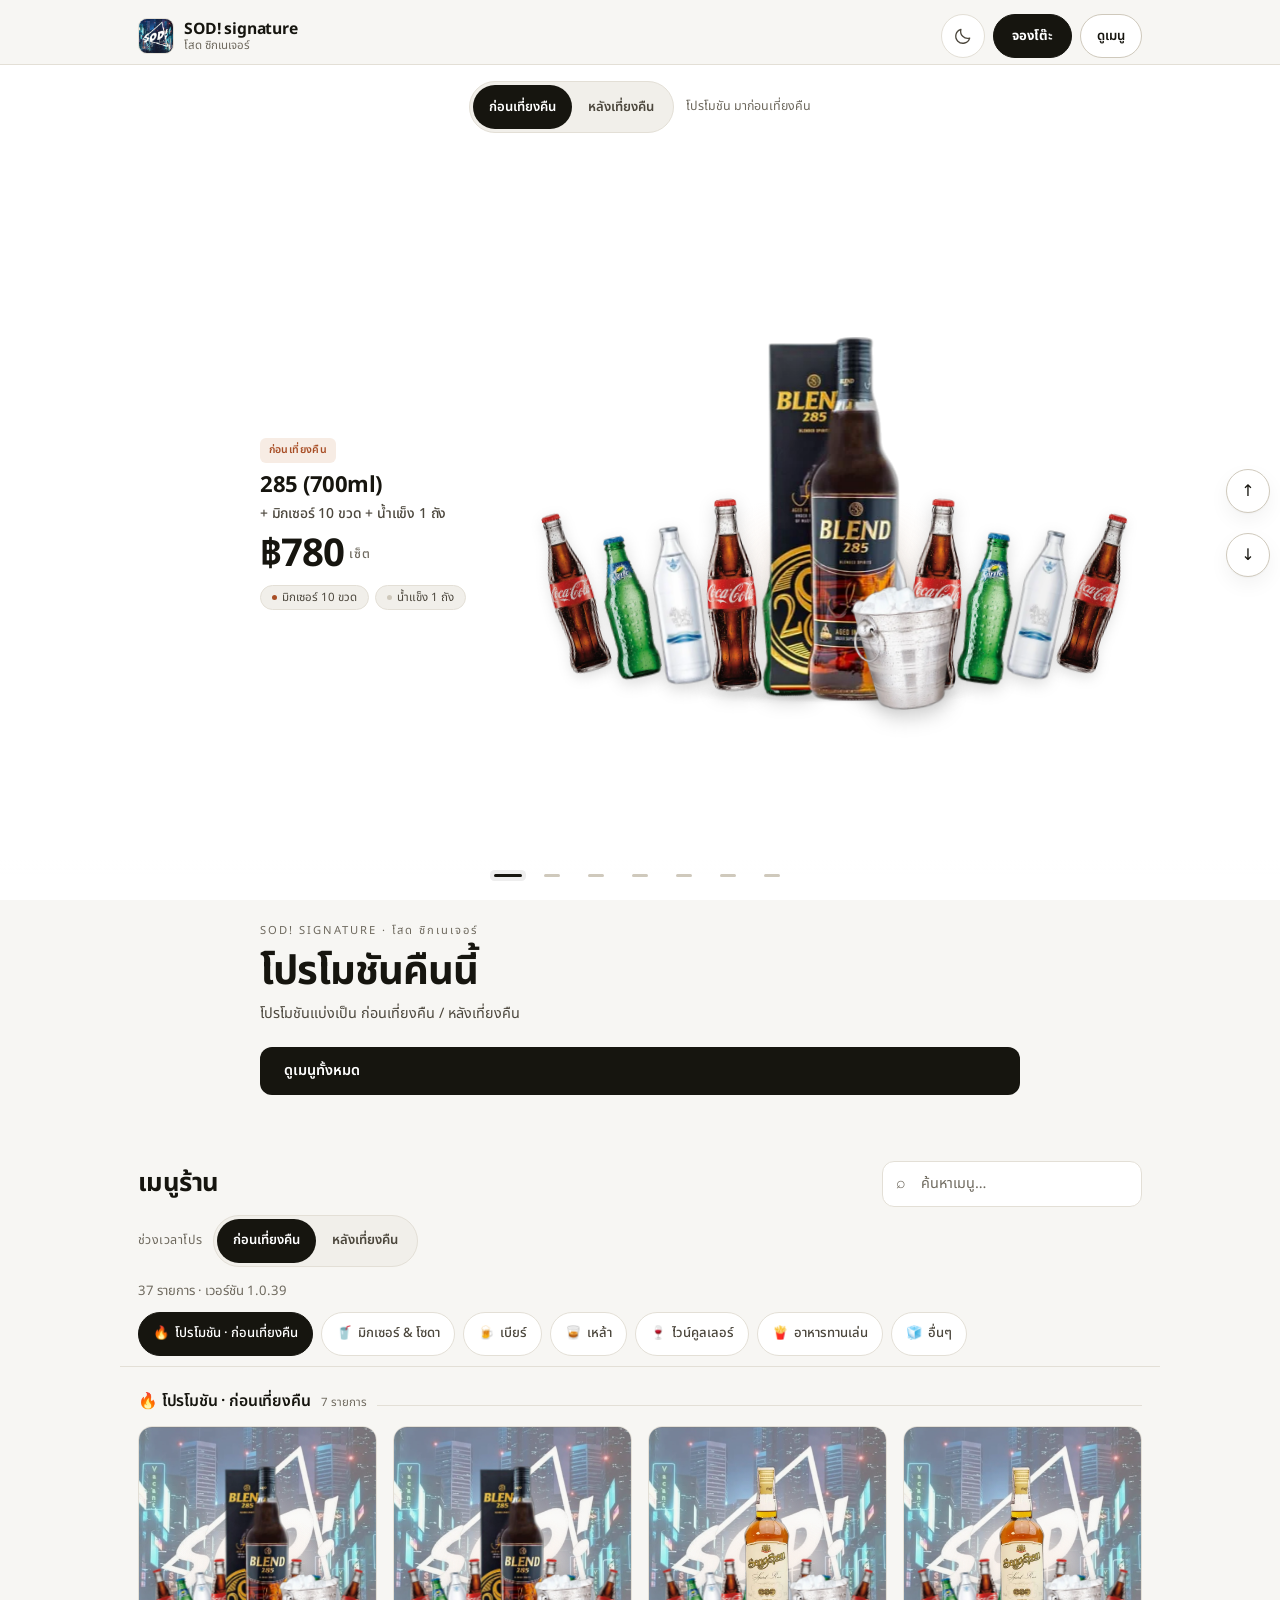
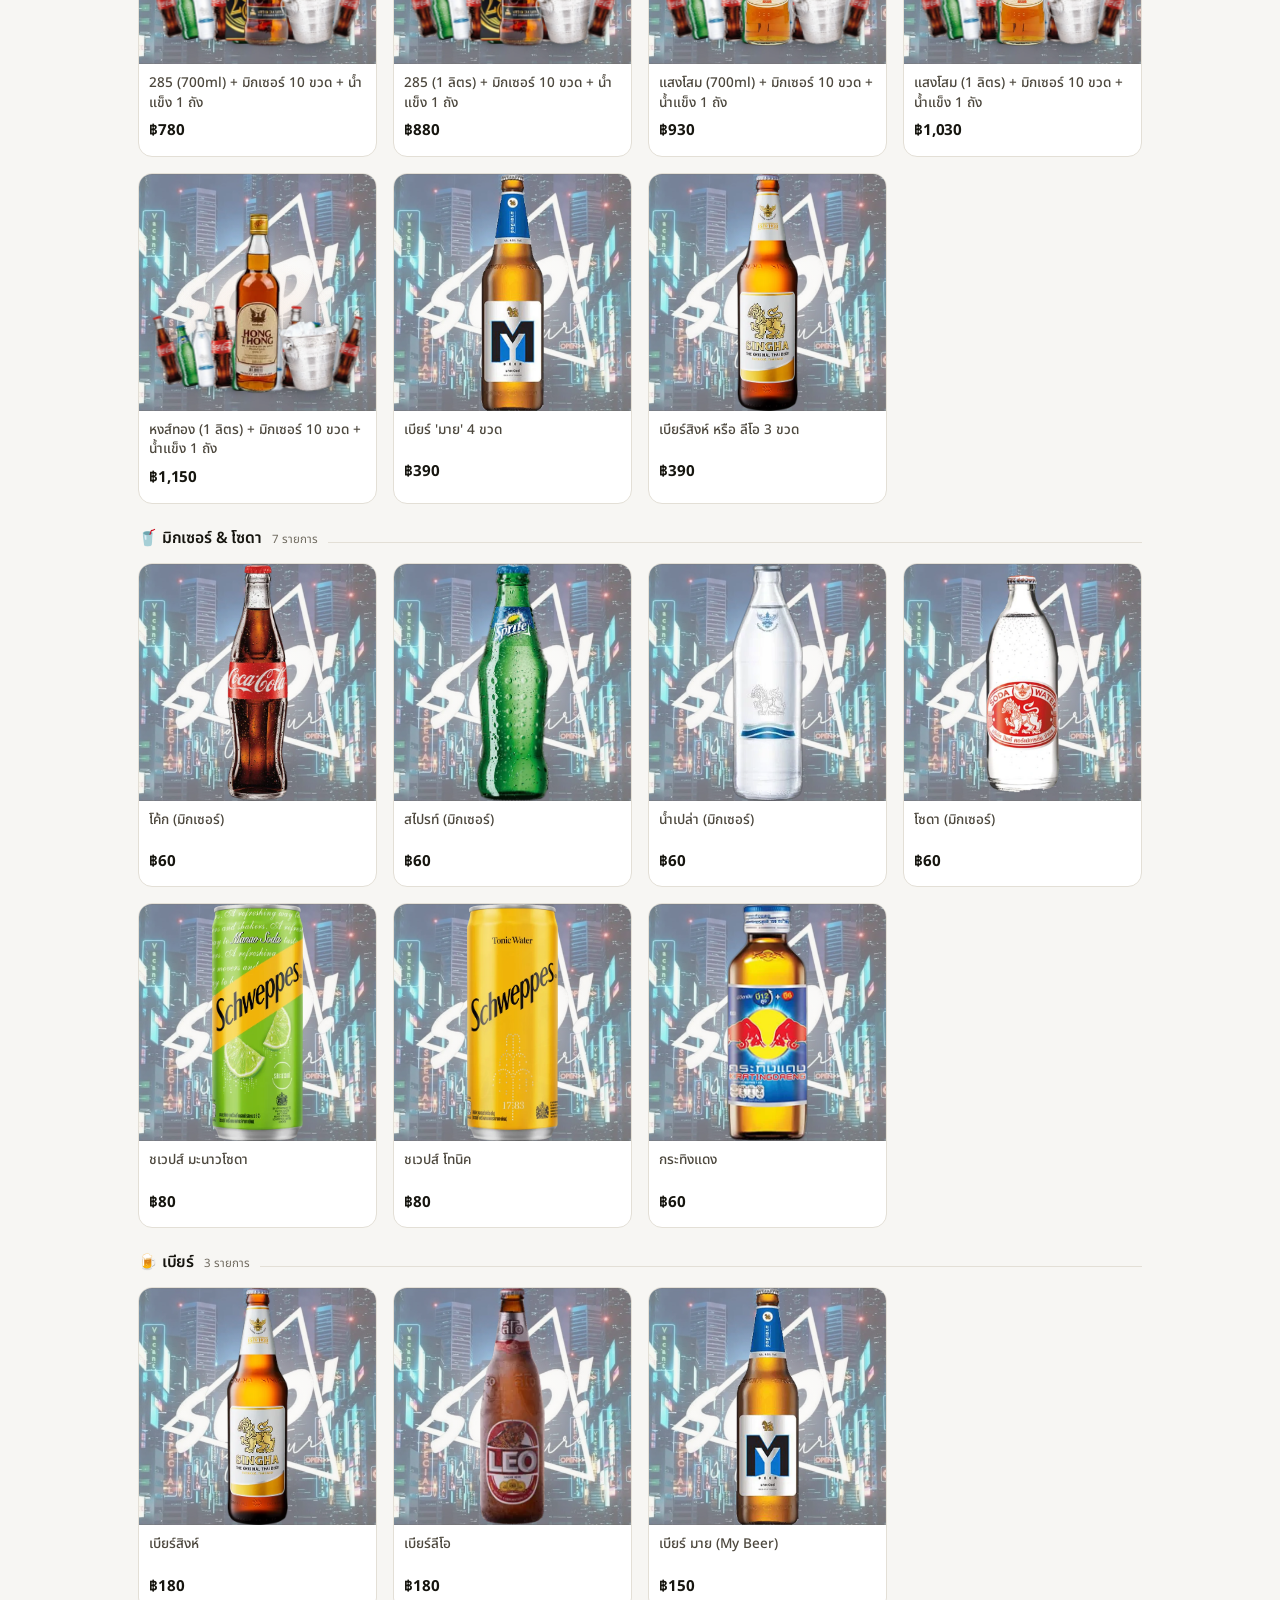
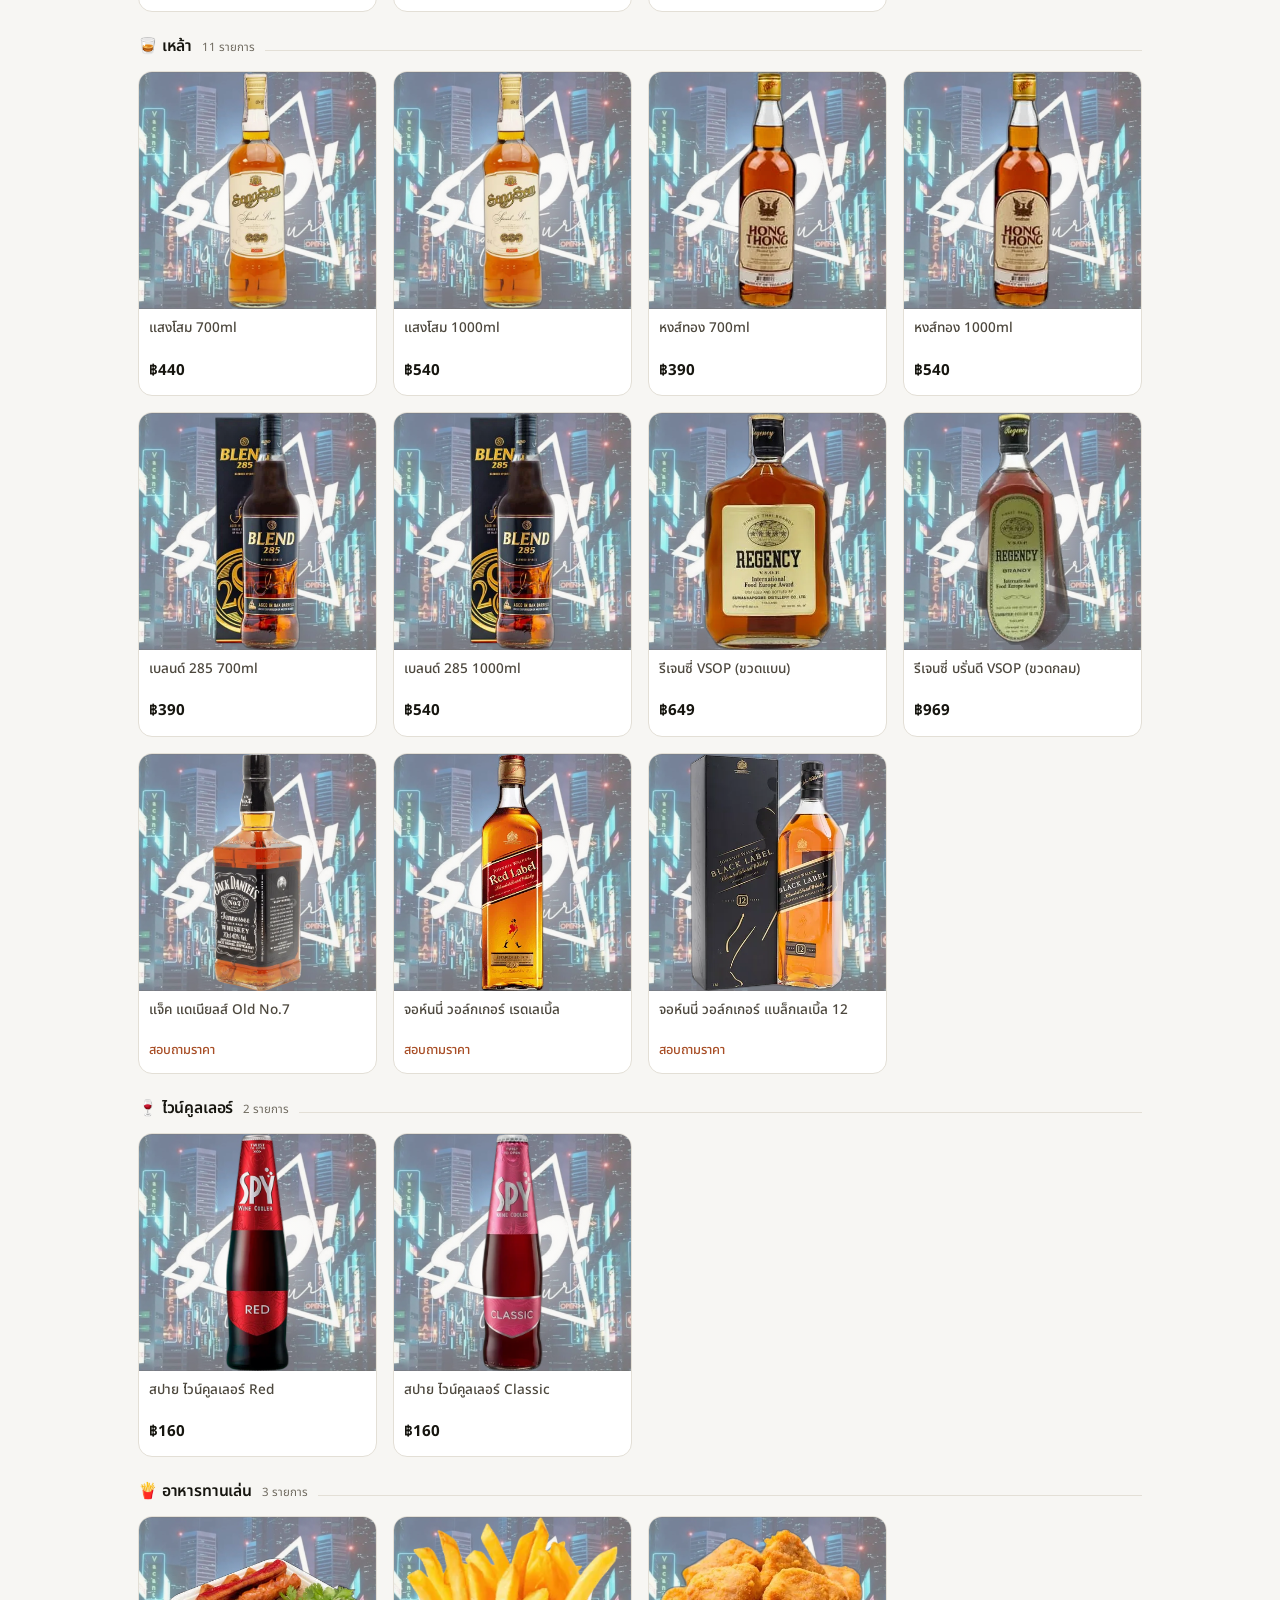
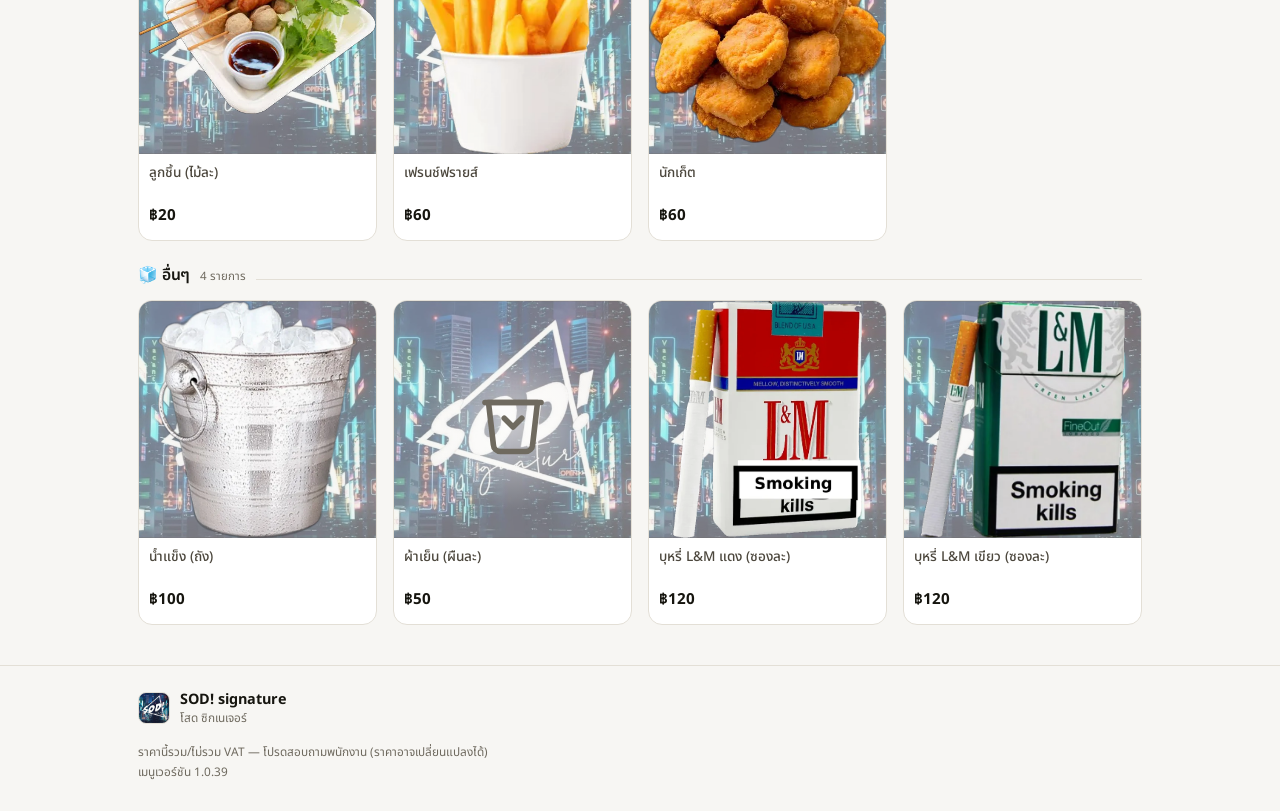
==== commit 67cf32ca: "Keep the pending slip state when the saved booking is reopened Reopening the saved booking after a r" ====
--- a/index.html
+++ b/index.html
@@ -31,7 +31,7 @@
   <noscript><link rel="stylesheet" href="https://fonts.googleapis.com/css2?family=Noto+Sans+Thai:wght@400;600;700;900&display=swap" /></noscript>
   <!-- bump the ?v= stamp whenever style.css or app.js changes: GitHub Pages
        caches both for 10 minutes, so a returning visitor would keep the old design -->
-  <link rel="stylesheet" href="./style.css?v=1.1.38" />
+  <link rel="stylesheet" href="./style.css?v=1.1.39" />
 </head>
 <body>
   <!-- ── Intro animation (skippable) ───────────────────────────── -->
@@ -317,6 +317,6 @@
   <button class="to-top" id="toTop" type="button" aria-label="กลับขึ้นด้านบน" hidden>↑</button>
   <p class="toast" id="toast" role="status" aria-live="polite" hidden></p>
 
-  <script src="./app.js?v=1.1.38" defer></script>
+  <script src="./app.js?v=1.1.39" defer></script>
 </body>
 </html>
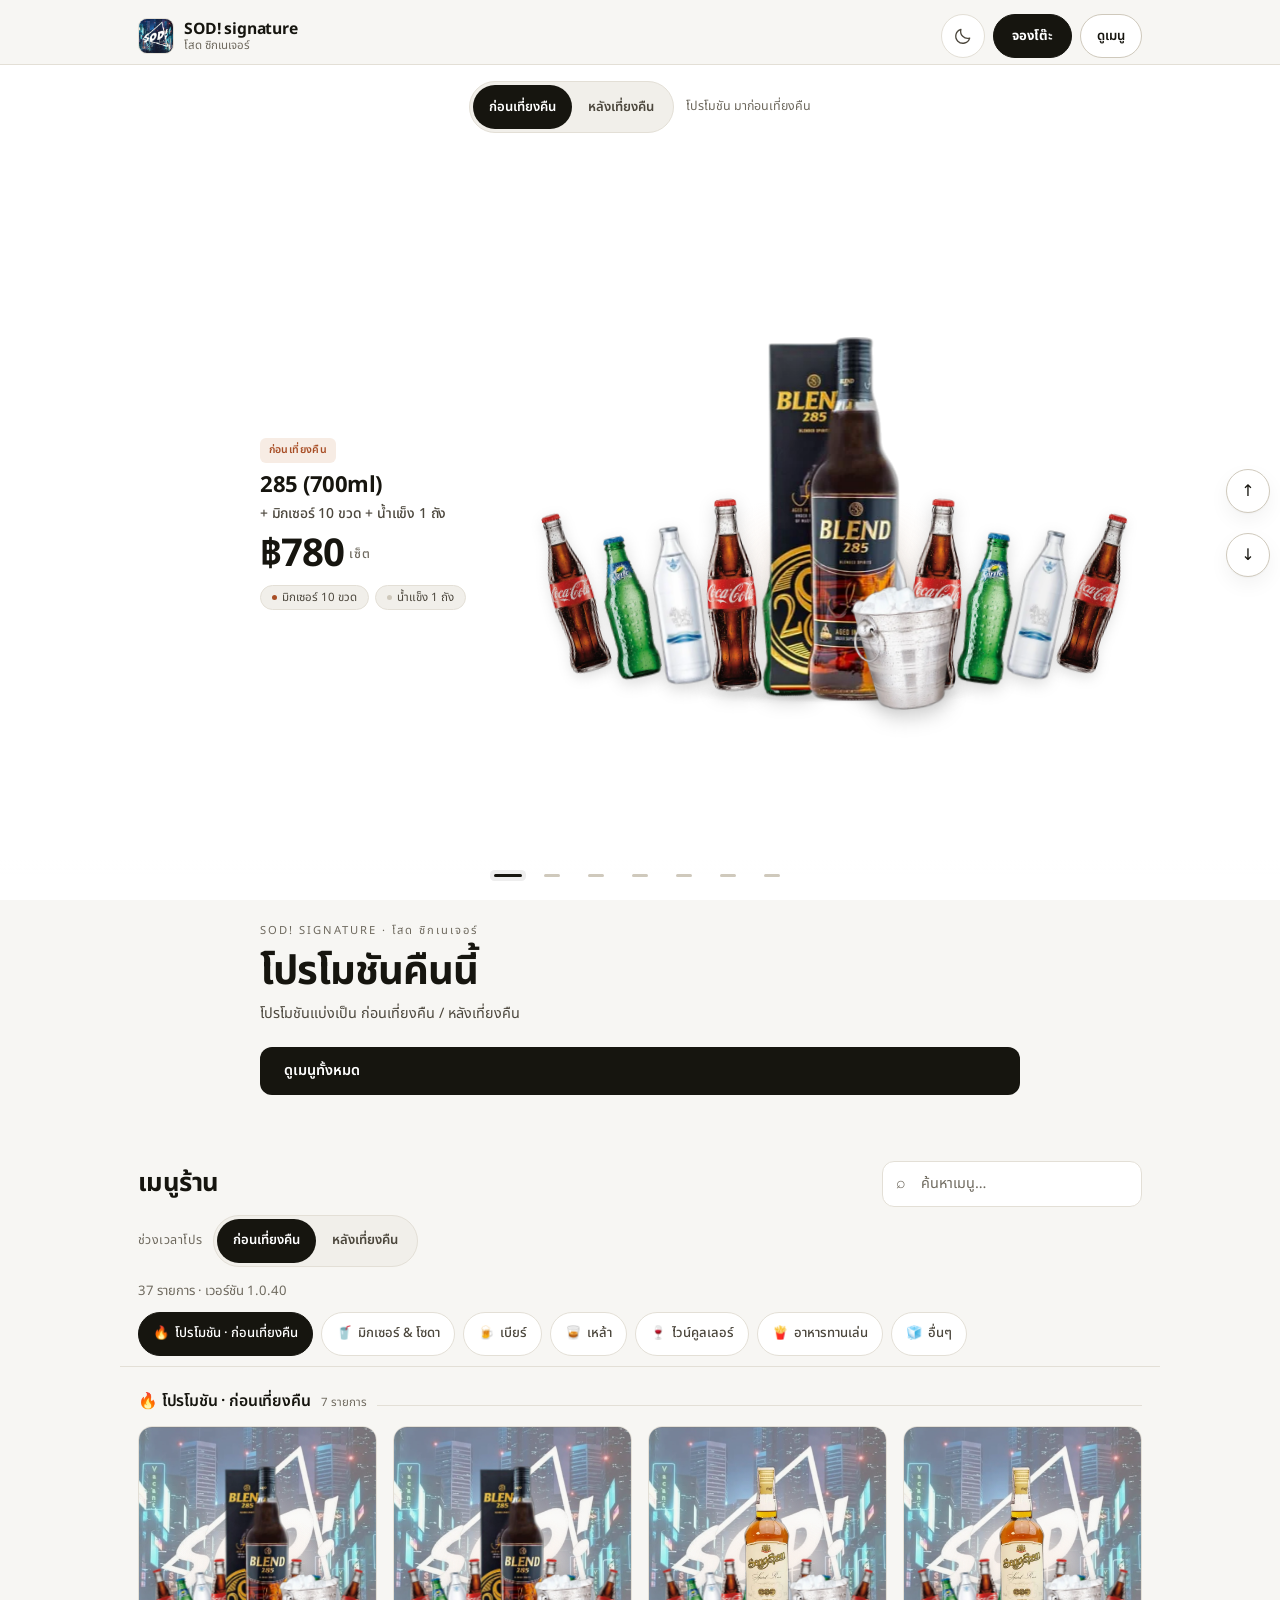
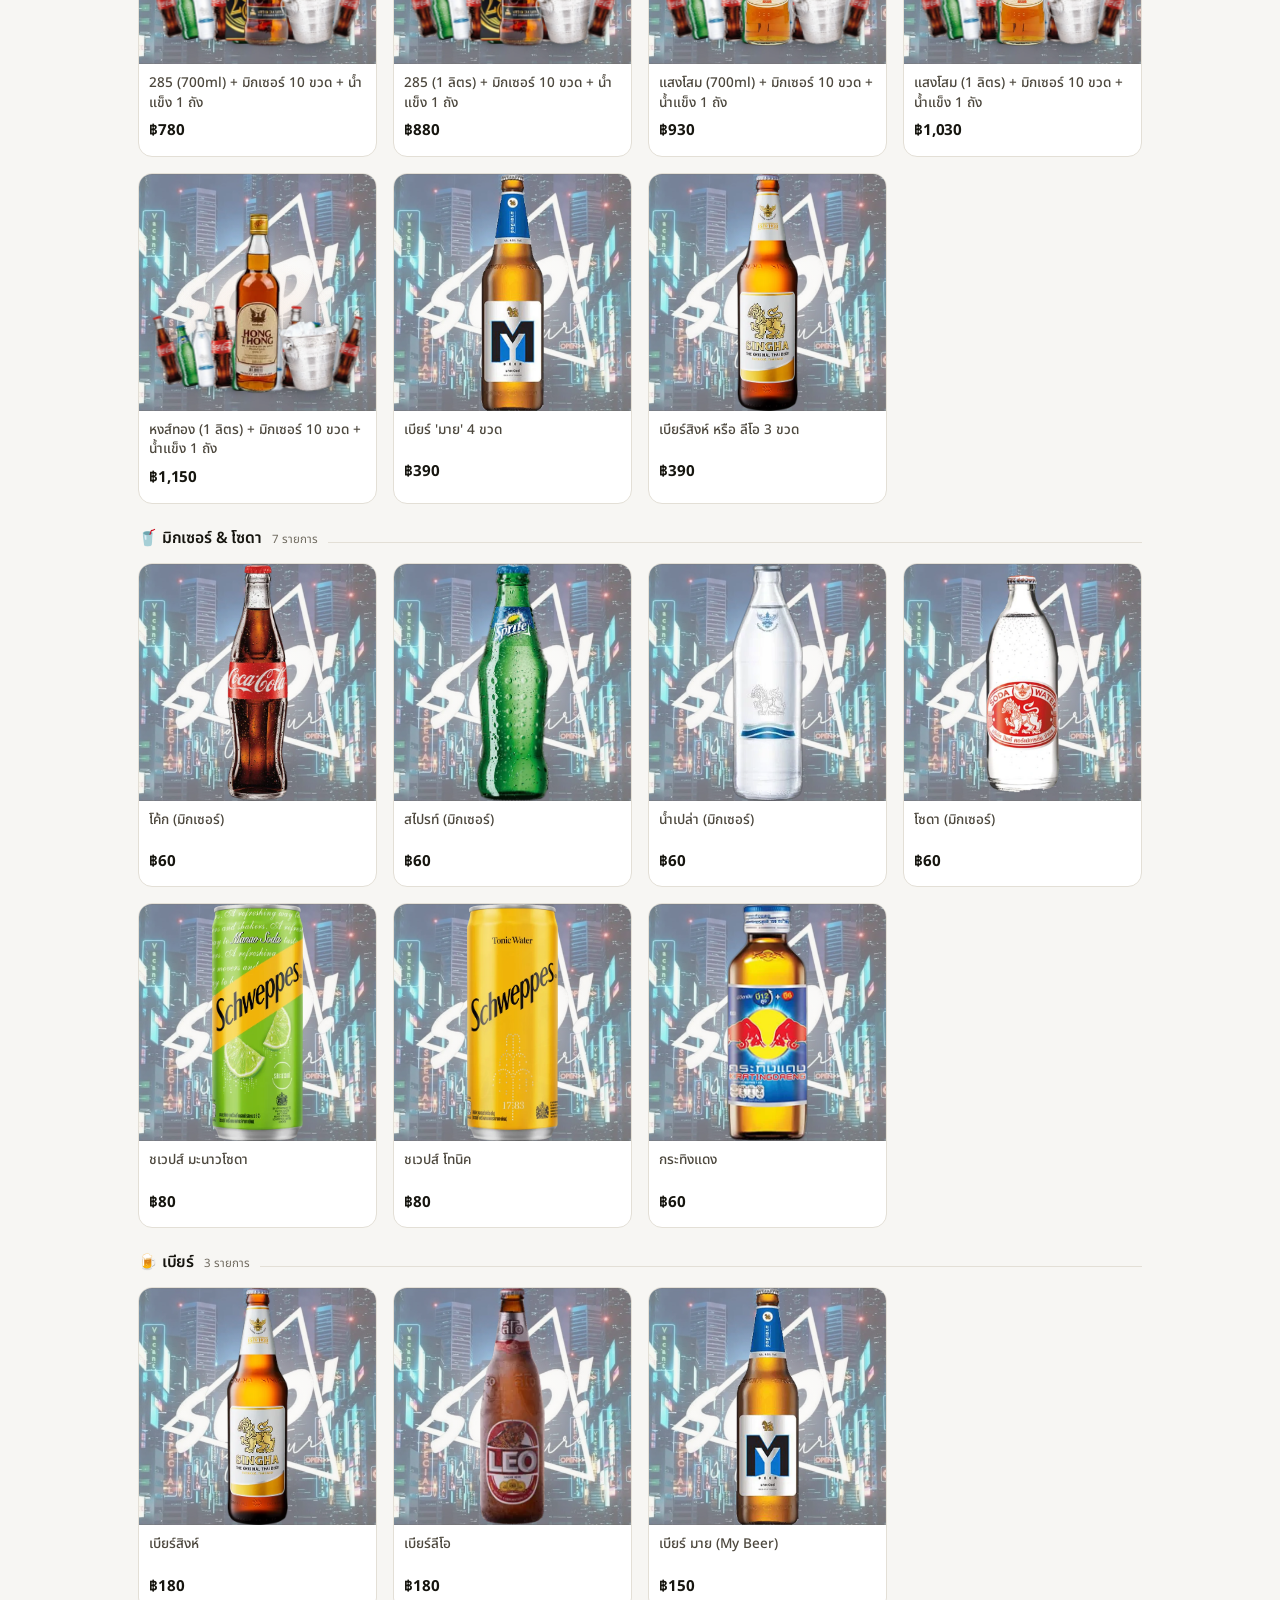
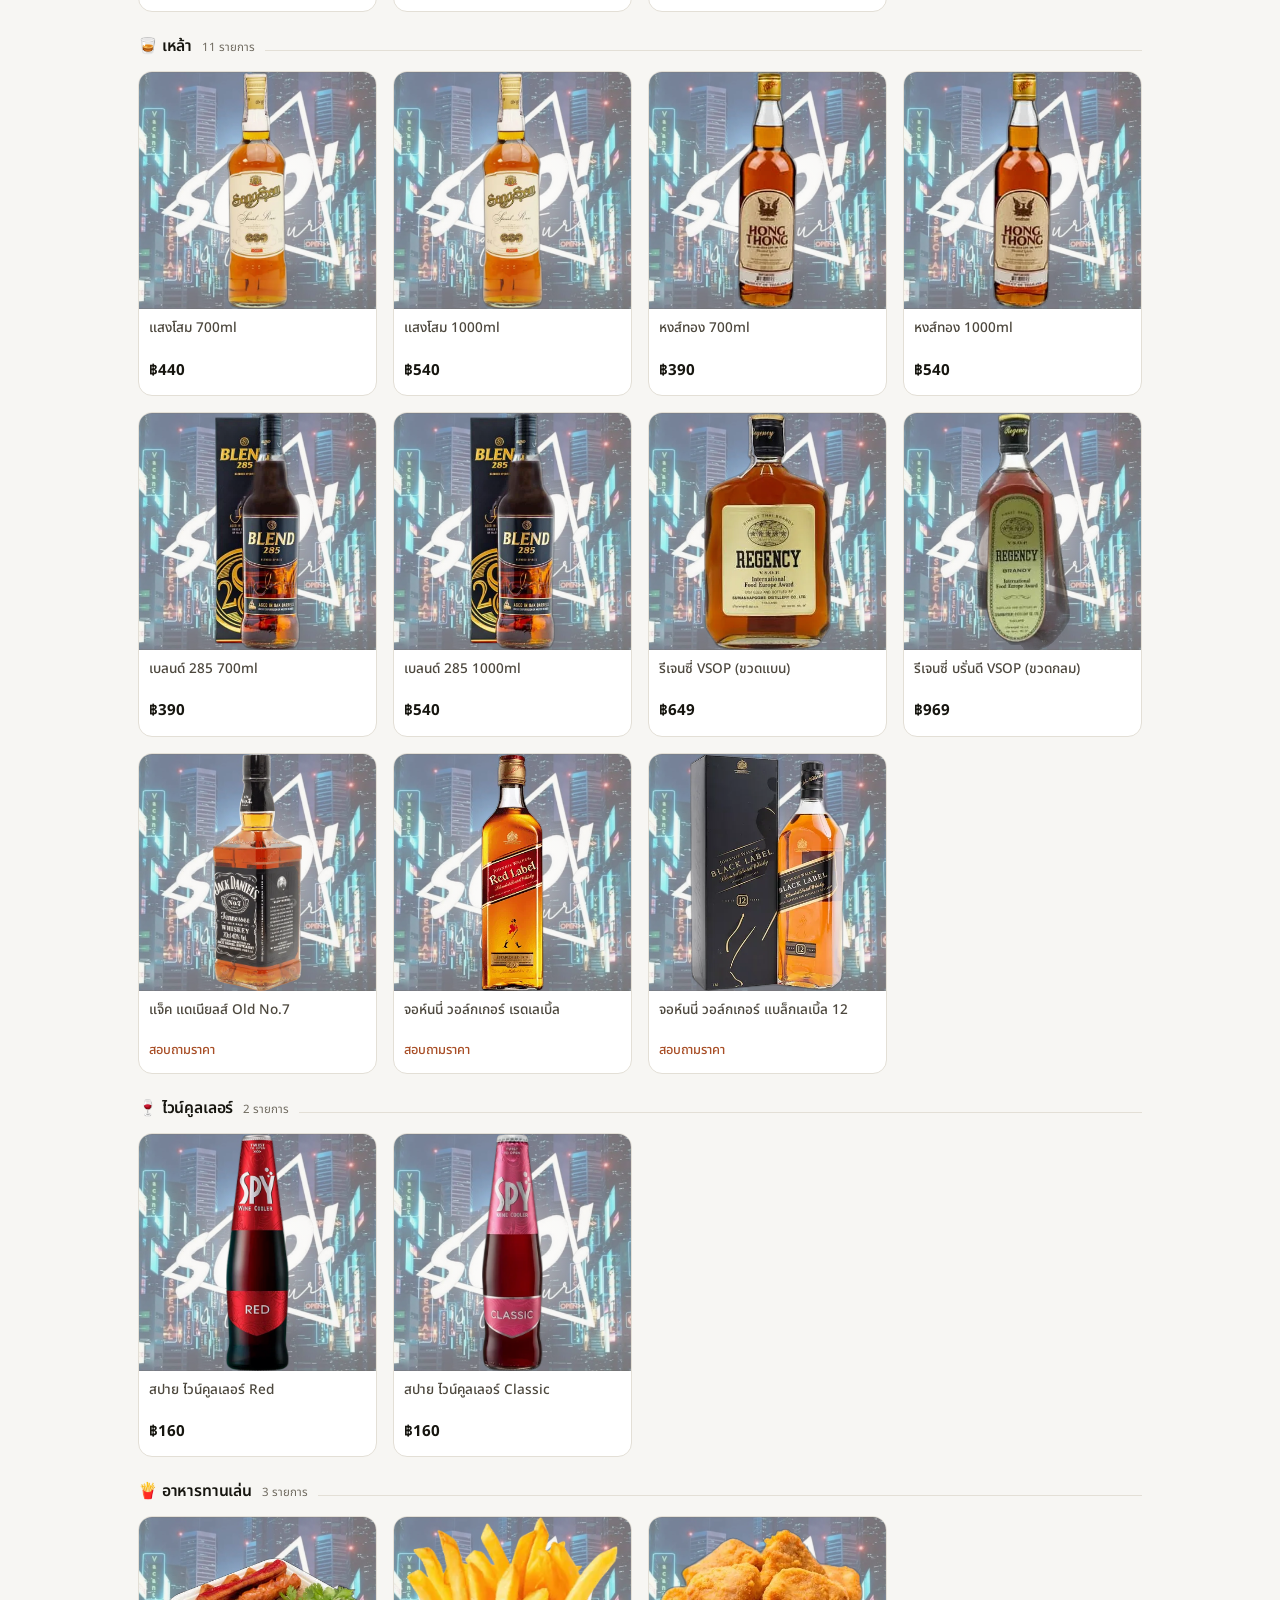
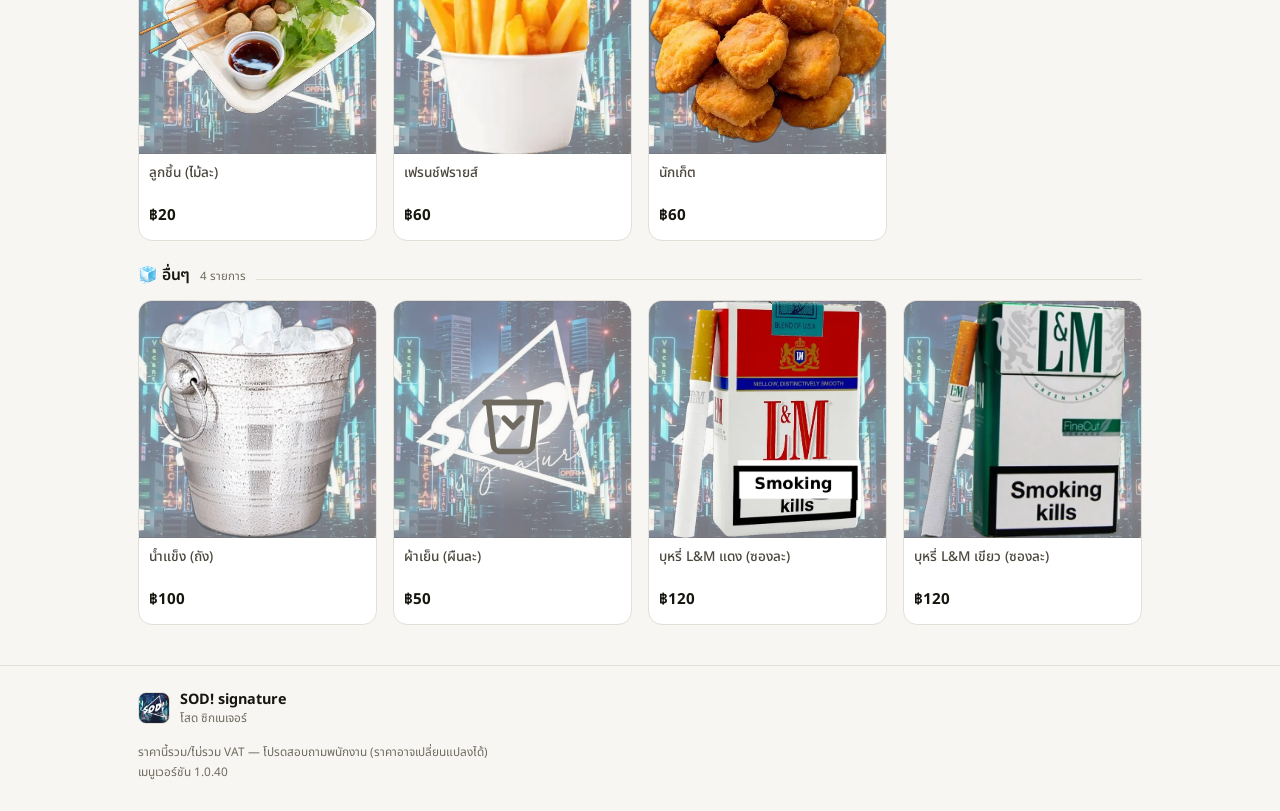
==== commit ecbf1653: "Open the booking sheet even if it is tapped while the page is still loading The button is in the sta" ====
--- a/index.html
+++ b/index.html
@@ -31,7 +31,7 @@
   <noscript><link rel="stylesheet" href="https://fonts.googleapis.com/css2?family=Noto+Sans+Thai:wght@400;600;700;900&display=swap" /></noscript>
   <!-- bump the ?v= stamp whenever style.css or app.js changes: GitHub Pages
        caches both for 10 minutes, so a returning visitor would keep the old design -->
-  <link rel="stylesheet" href="./style.css?v=1.1.39" />
+  <link rel="stylesheet" href="./style.css?v=1.1.40" />
 </head>
 <body>
   <!-- ── Intro animation (skippable) ───────────────────────────── -->
@@ -317,6 +317,6 @@
   <button class="to-top" id="toTop" type="button" aria-label="กลับขึ้นด้านบน" hidden>↑</button>
   <p class="toast" id="toast" role="status" aria-live="polite" hidden></p>
 
-  <script src="./app.js?v=1.1.39" defer></script>
+  <script src="./app.js?v=1.1.40" defer></script>
 </body>
 </html>
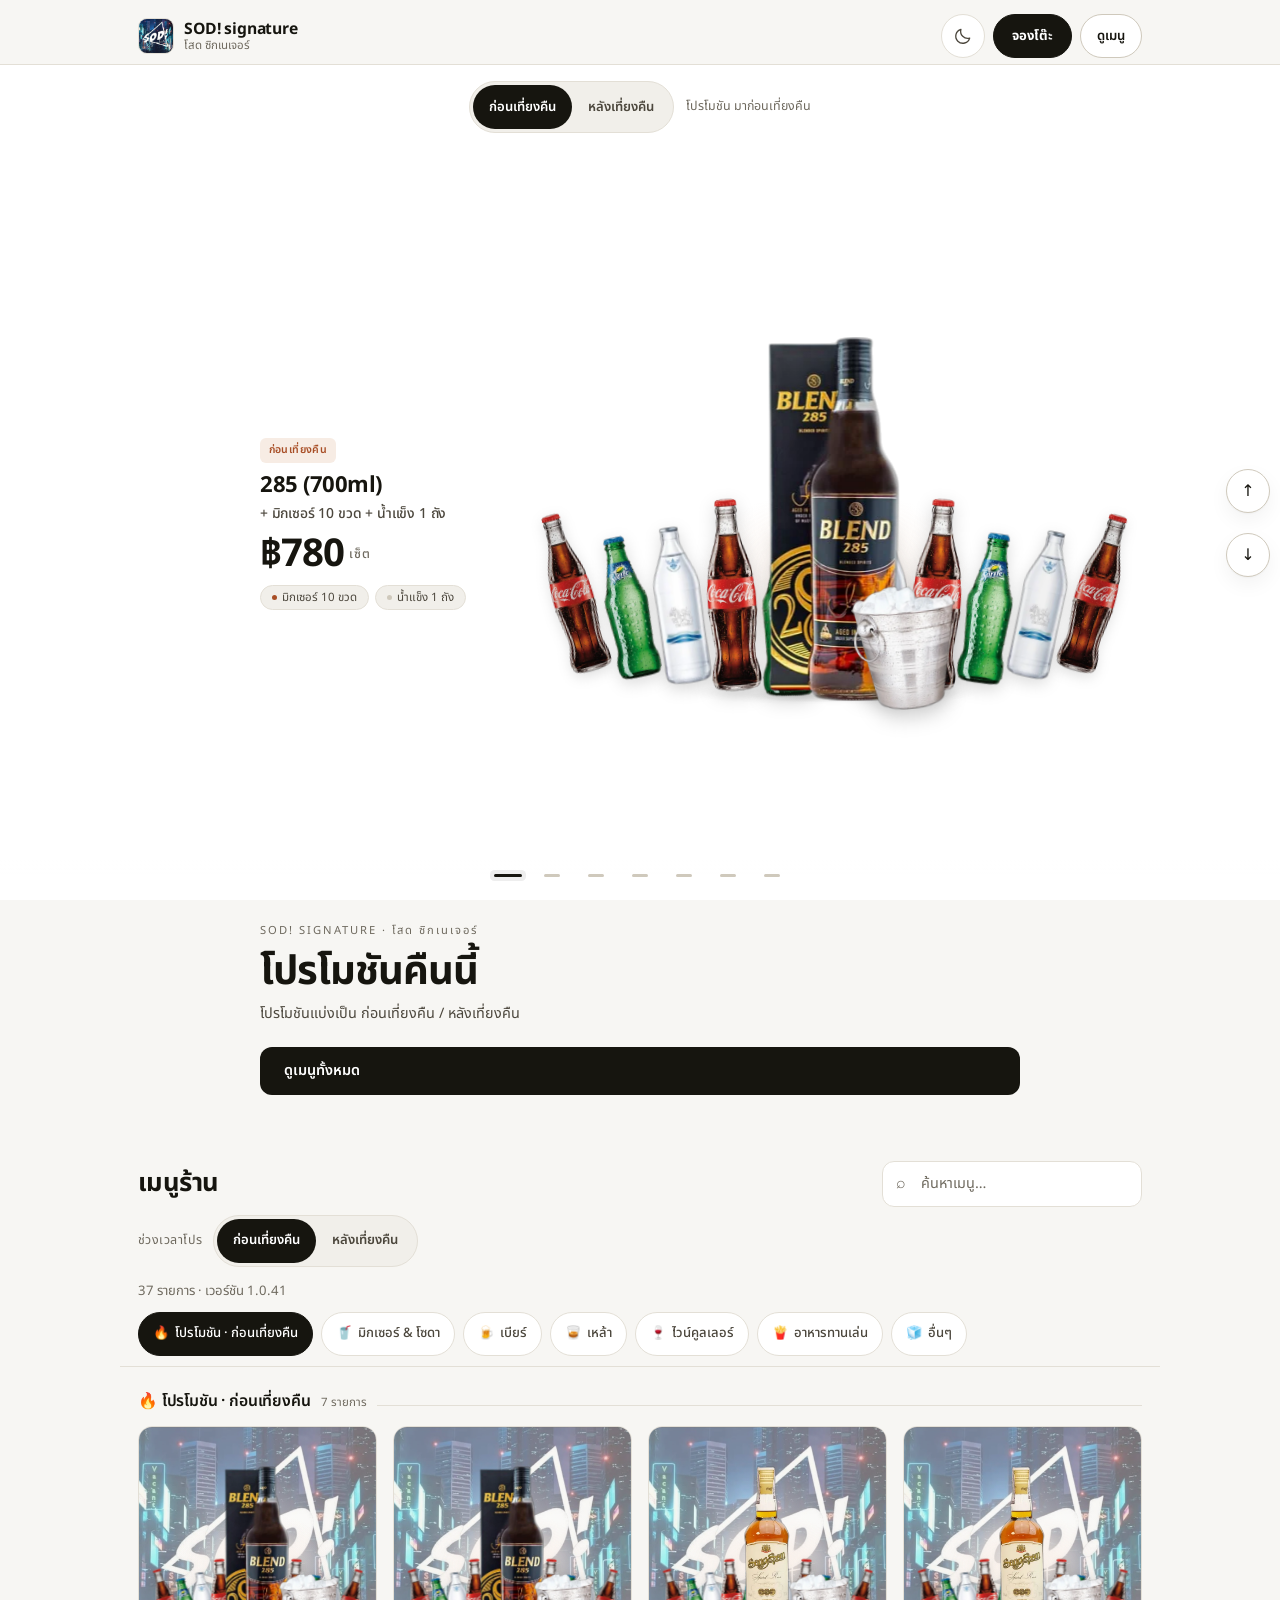
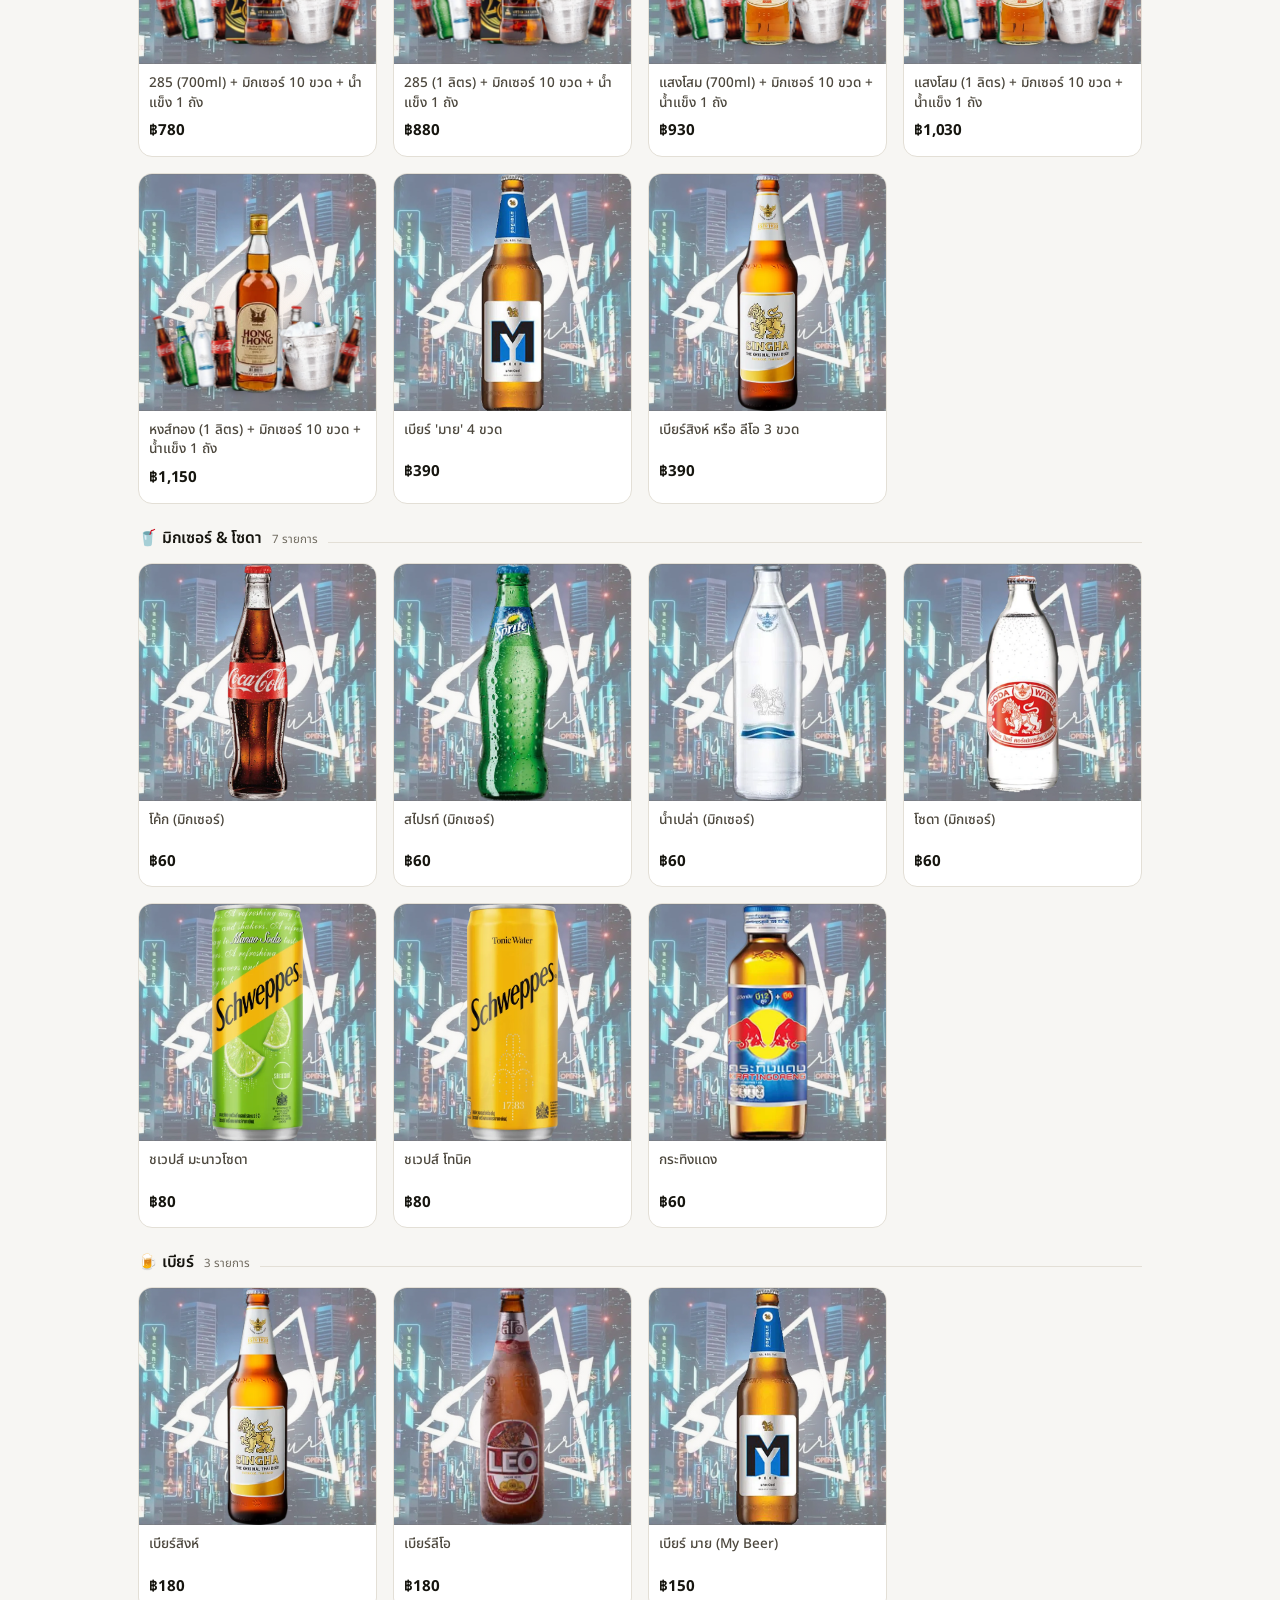
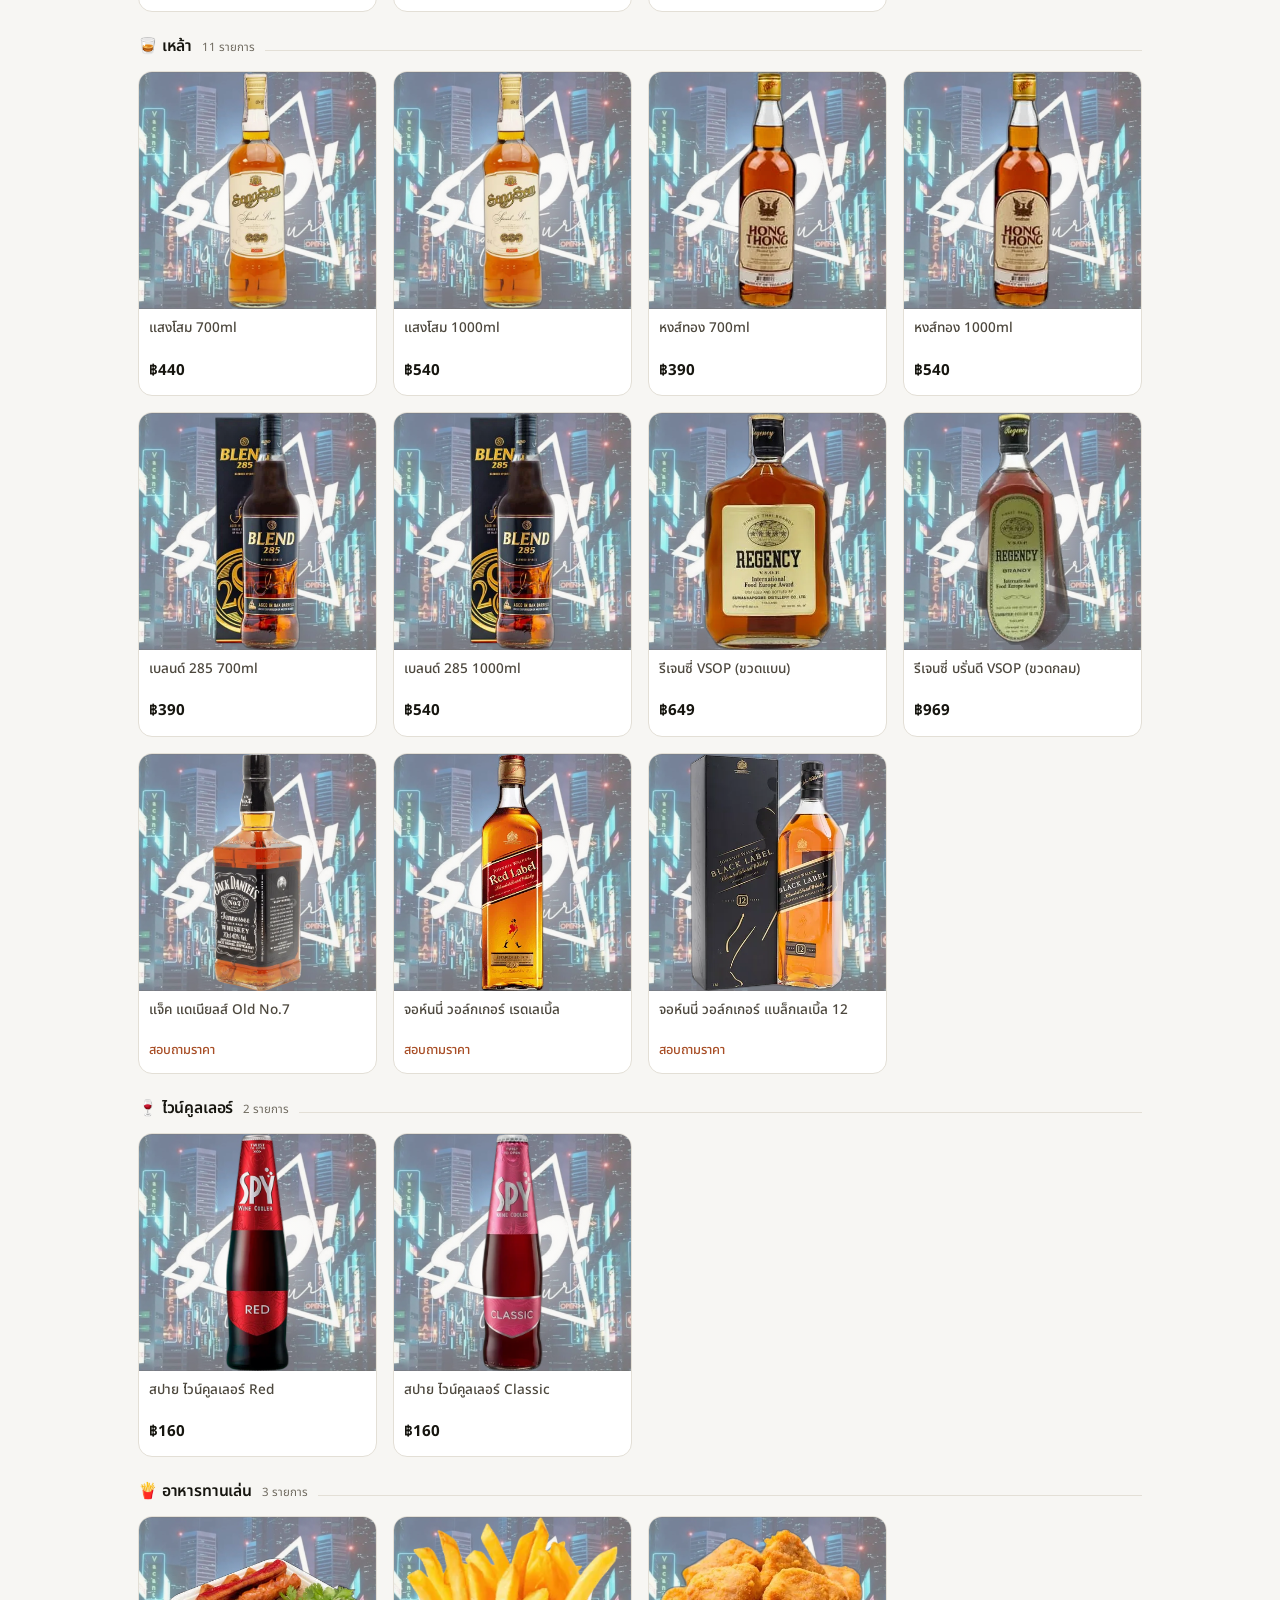
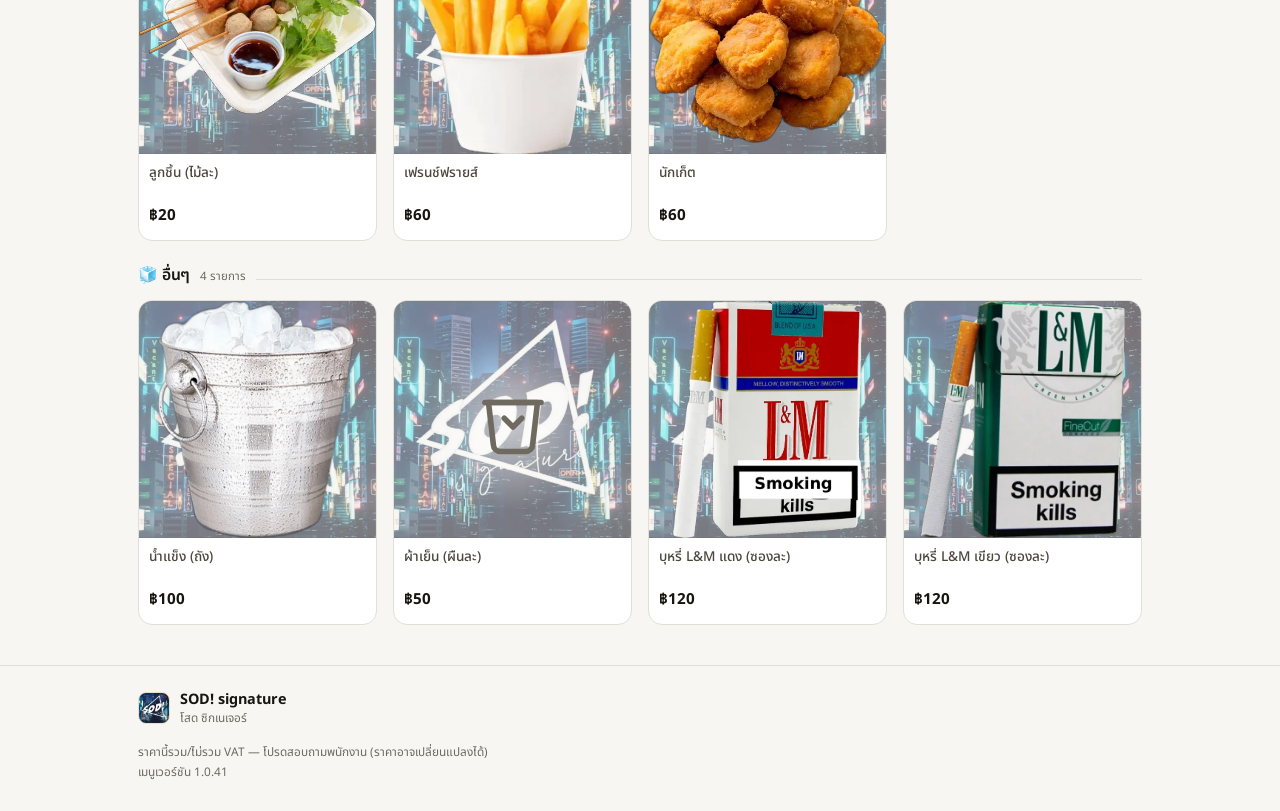
==== commit df101086: "Fix the doubled dot in the booking ticket date Weekday labels already carry their own dot, so the ti" ====
--- a/index.html
+++ b/index.html
@@ -31,7 +31,7 @@
   <noscript><link rel="stylesheet" href="https://fonts.googleapis.com/css2?family=Noto+Sans+Thai:wght@400;600;700;900&display=swap" /></noscript>
   <!-- bump the ?v= stamp whenever style.css or app.js changes: GitHub Pages
        caches both for 10 minutes, so a returning visitor would keep the old design -->
-  <link rel="stylesheet" href="./style.css?v=1.1.40" />
+  <link rel="stylesheet" href="./style.css?v=1.1.41" />
 </head>
 <body>
   <!-- ── Intro animation (skippable) ───────────────────────────── -->
@@ -317,6 +317,6 @@
   <button class="to-top" id="toTop" type="button" aria-label="กลับขึ้นด้านบน" hidden>↑</button>
   <p class="toast" id="toast" role="status" aria-live="polite" hidden></p>
 
-  <script src="./app.js?v=1.1.40" defer></script>
+  <script src="./app.js?v=1.1.41" defer></script>
 </body>
 </html>
